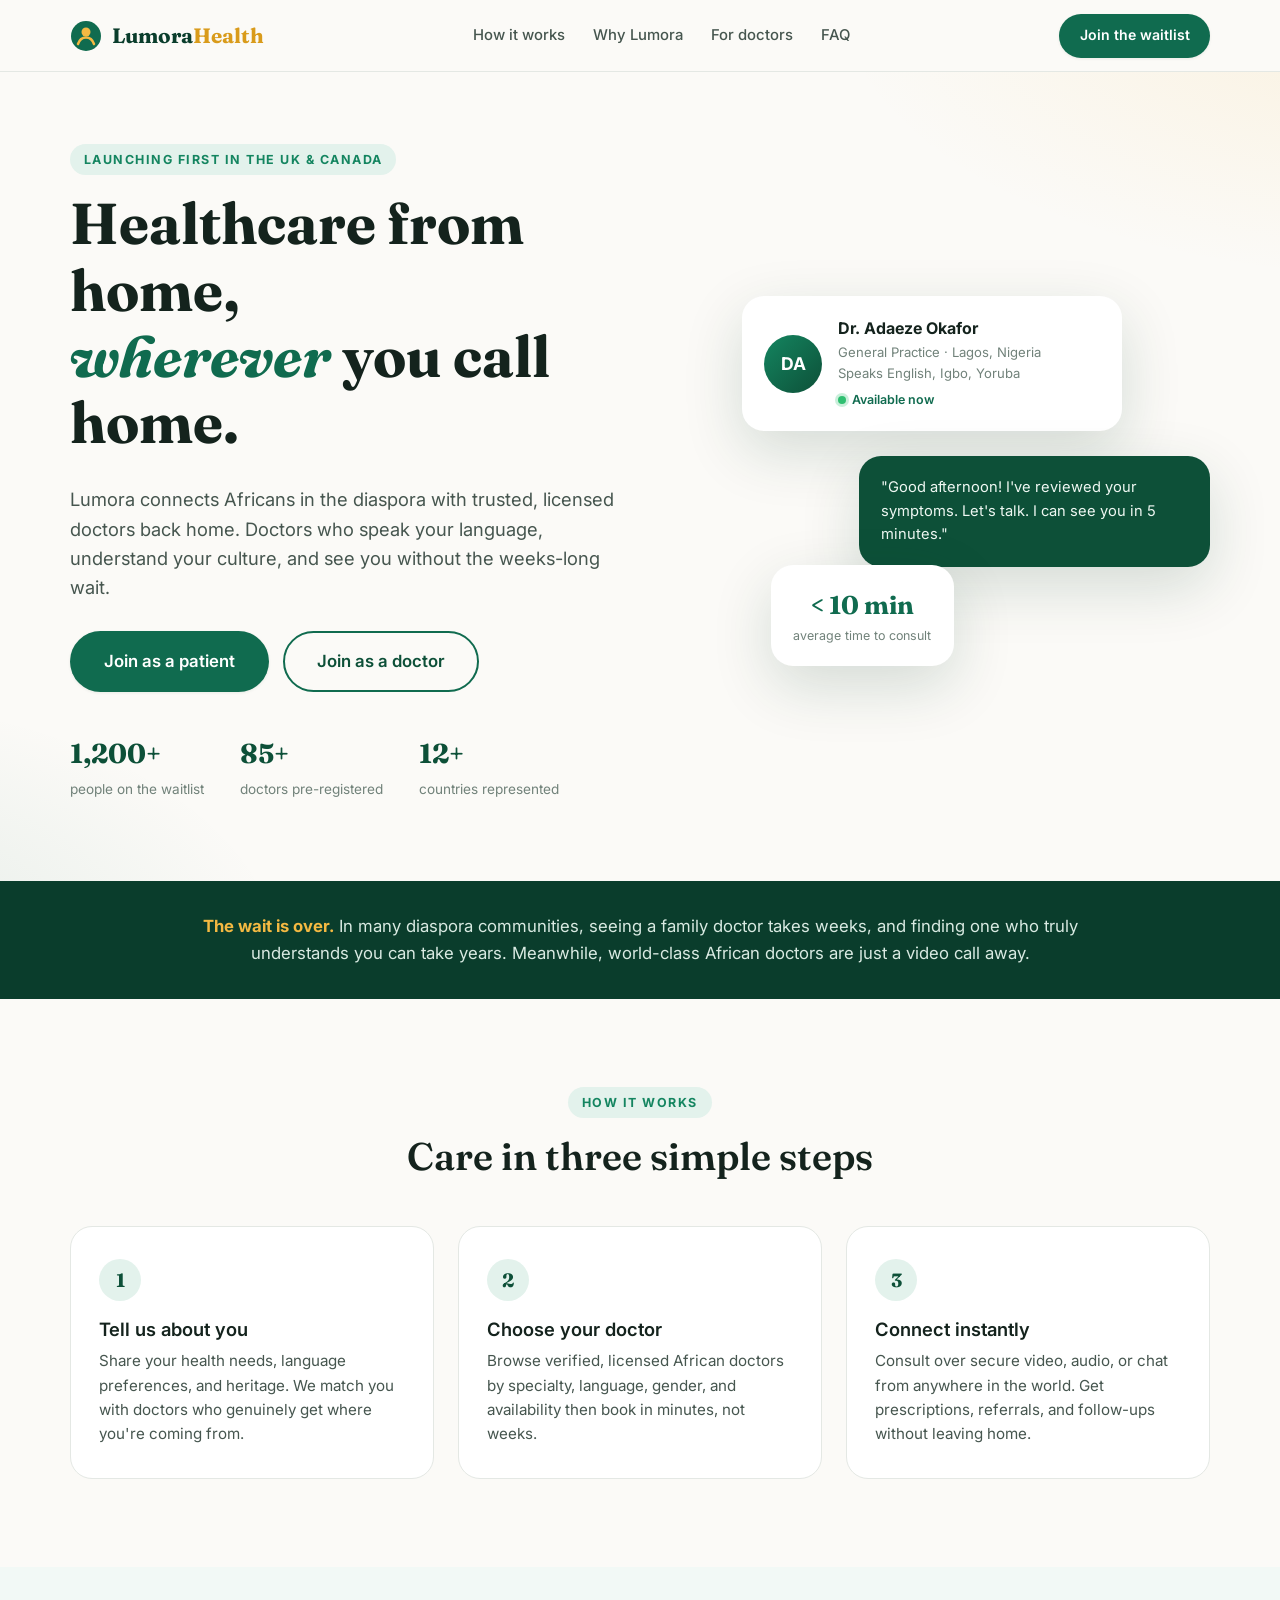
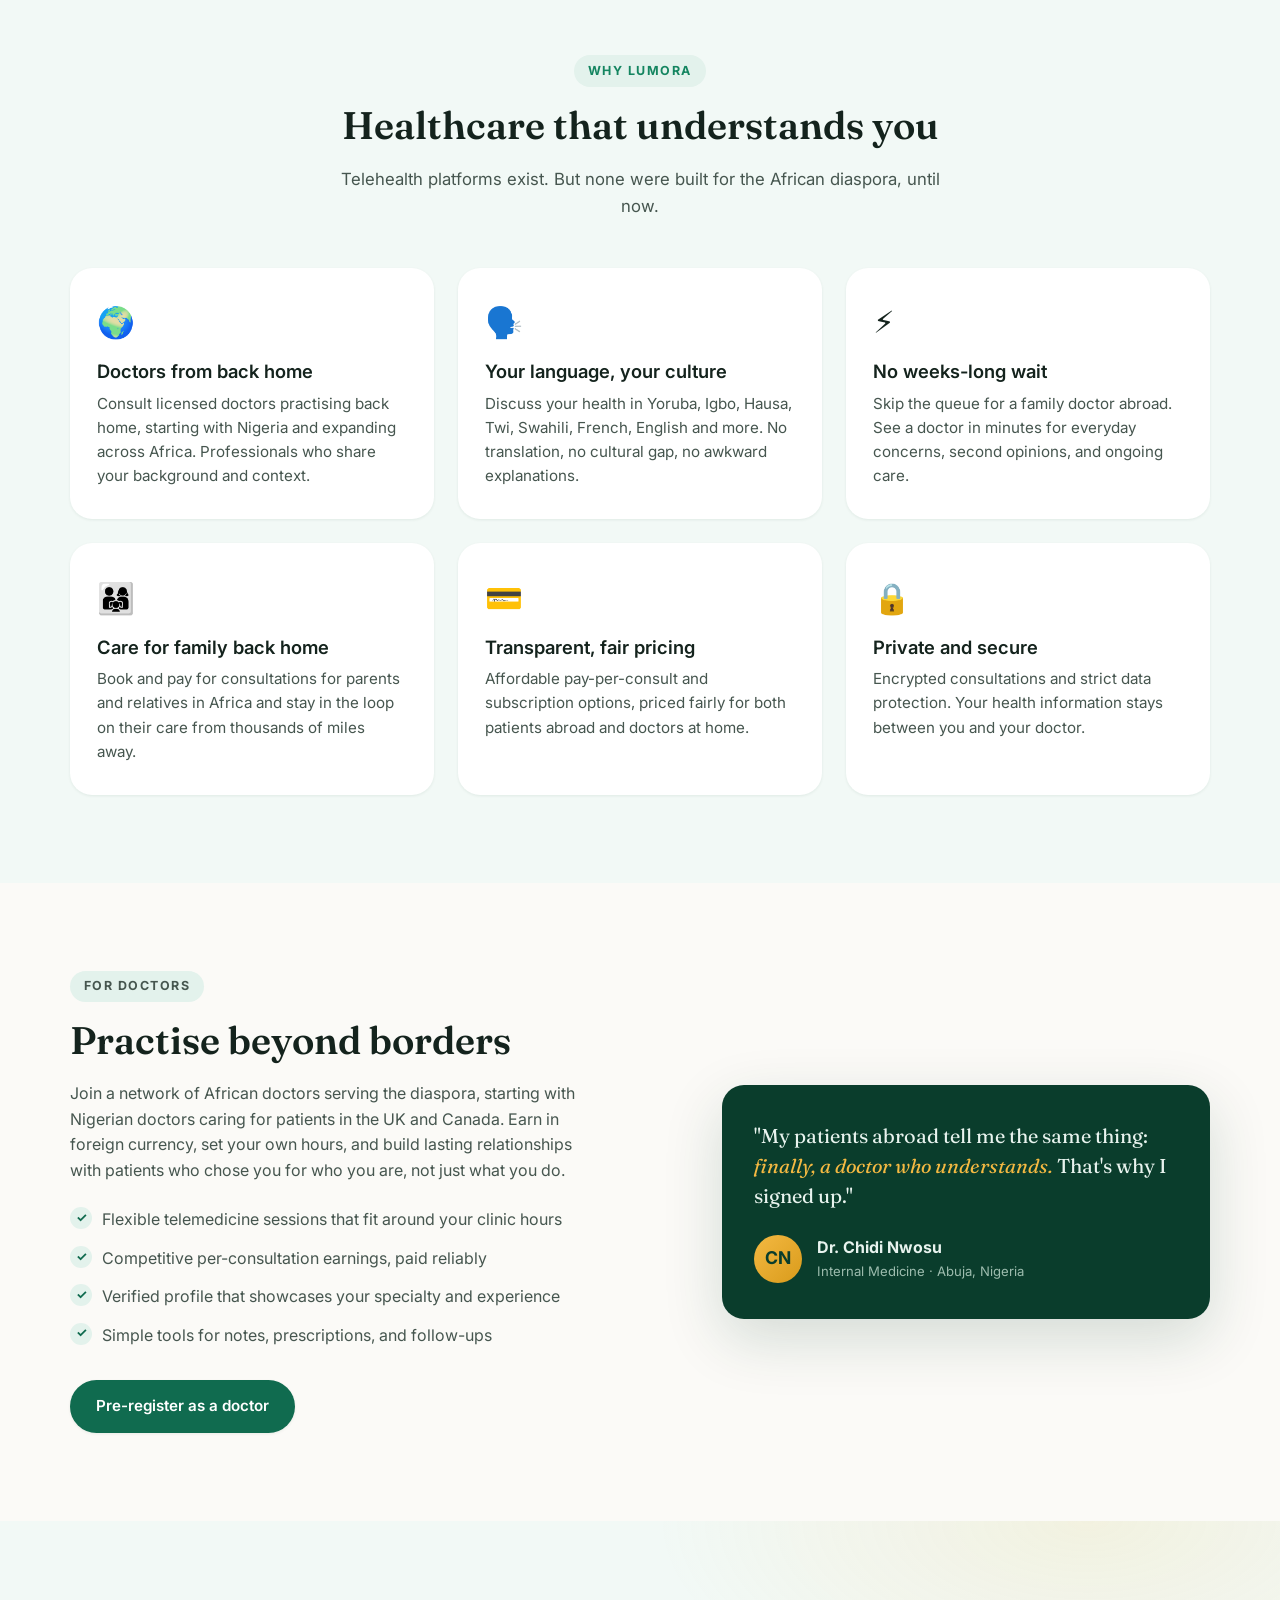
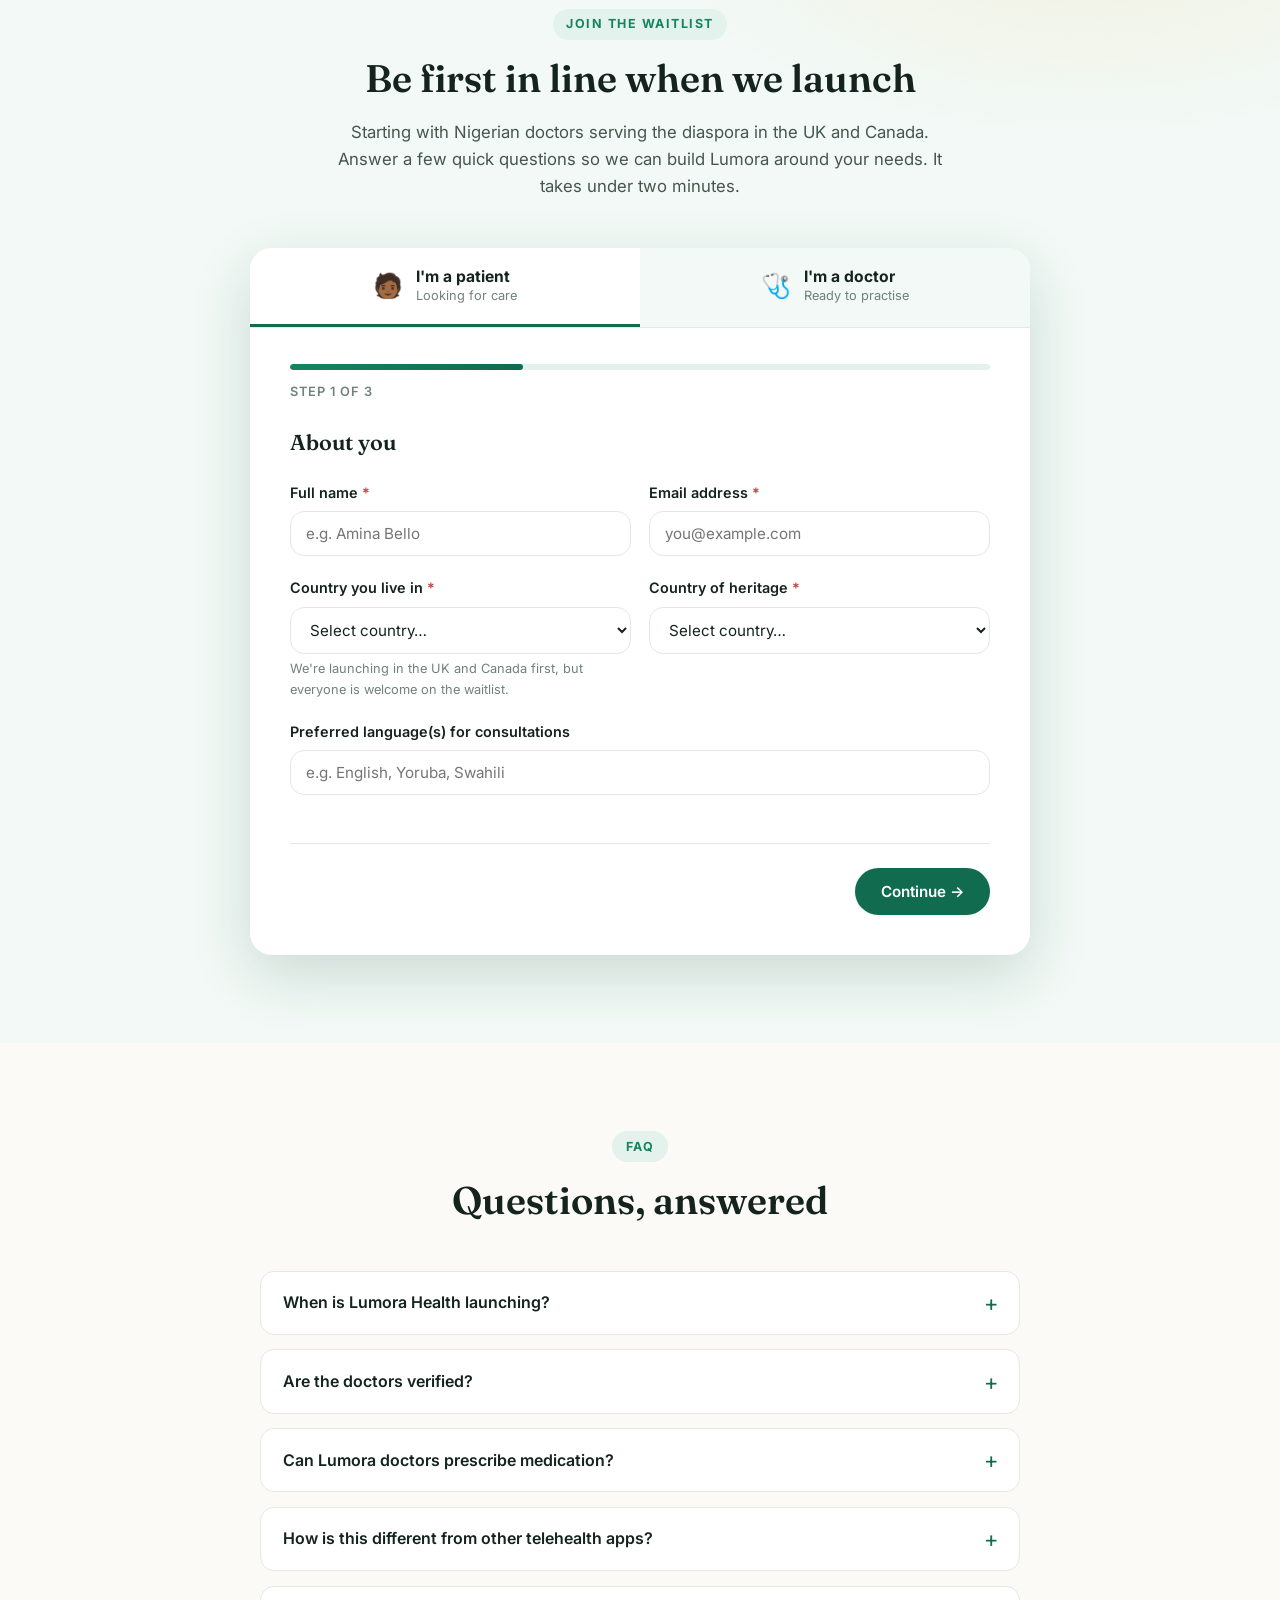
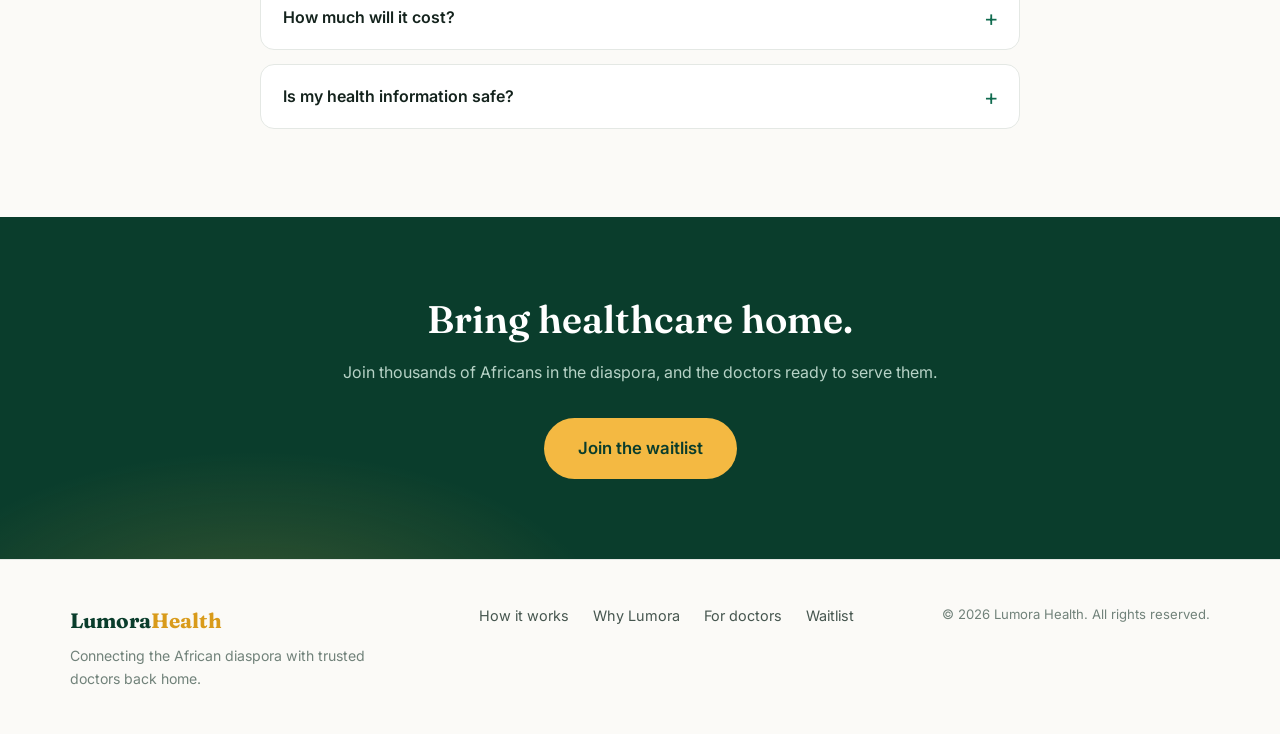
==== index.html @ cede5536 "ush" ====
<!DOCTYPE html>
<html lang="en">
<head>
  <meta charset="UTF-8" />
  <meta name="viewport" content="width=device-width, initial-scale=1.0" />
  <title>Lumora Health | Care from home, wherever you are</title>
  <meta name="description" content="Lumora Health connects Africans in the diaspora with trusted African doctors back home. Join the waitlist for culturally fluent healthcare with no wait times." />
  <link rel="preconnect" href="https://fonts.googleapis.com" />
  <link rel="preconnect" href="https://fonts.gstatic.com" crossorigin />
  <link href="https://fonts.googleapis.com/css2?family=Fraunces:opsz,wght@9..144,500;9..144,600;9..144,700&family=Inter:wght@400;500;600;700&display=swap" rel="stylesheet" />
  <link rel="stylesheet" href="styles.css" />
  <link rel="icon" href="data:image/svg+xml,<svg xmlns='http://www.w3.org/2000/svg' viewBox='0 0 100 100'><circle cx='50' cy='50' r='42' fill='%23106b4f'/><circle cx='50' cy='38' r='13' fill='%23f4b942'/></svg>" />
</head>
<body>

  <!-- ============ HEADER ============ -->
  <header class="site-header" id="top">
    <div class="container header-inner">
      <a href="#top" class="brand" aria-label="Lumora Health home">
        <span class="brand-mark" aria-hidden="true">
          <svg viewBox="0 0 32 32" width="32" height="32"><circle cx="16" cy="16" r="15" fill="var(--green-700)"/><circle cx="16" cy="12" r="4.5" fill="var(--gold)"/><path d="M8 24c1.5-4.5 4.5-6.5 8-6.5S22.5 19.5 24 24" stroke="var(--gold)" stroke-width="2.5" fill="none" stroke-linecap="round"/></svg>
        </span>
        <span class="brand-name">Lumora<span class="brand-accent">Health</span></span>
      </a>
      <nav class="site-nav" id="siteNav" aria-label="Main navigation">
        <a href="#how-it-works">How it works</a>
        <a href="#why-lumora">Why Lumora</a>
        <a href="#for-doctors">For doctors</a>
        <a href="#faq">FAQ</a>
      </nav>
      <div class="header-actions">
        <a href="#waitlist" class="btn btn-primary btn-sm">Join the waitlist</a>
        <button class="nav-toggle" id="navToggle" aria-label="Toggle menu" aria-expanded="false">
          <span></span><span></span><span></span>
        </button>
      </div>
    </div>
  </header>

  <main>
    <!-- ============ HERO ============ -->
    <section class="hero">
      <div class="container hero-inner">
        <div class="hero-copy">
          <p class="eyebrow">Launching first in the UK &amp; Canada</p>
          <h1>Healthcare from home,<br /><em>wherever</em> you call home.</h1>
          <p class="lede">
            Lumora connects Africans in the diaspora with trusted, licensed doctors back home.
            Doctors who speak your language, understand your culture, and see you without
            the weeks-long wait.
          </p>
          <div class="hero-cta">
            <a href="#waitlist" class="btn btn-primary btn-lg" data-select-tab="patient">Join as a patient</a>
            <a href="#waitlist" class="btn btn-outline btn-lg" data-select-tab="doctor">Join as a doctor</a>
          </div>
          <div class="hero-proof">
            <div class="proof-item"><strong data-counter="1200">0</strong><span>people on the waitlist</span></div>
            <div class="proof-item"><strong data-counter="85">0</strong><span>doctors pre-registered</span></div>
            <div class="proof-item"><strong data-counter="12">0</strong><span>countries represented</span></div>
          </div>
        </div>
        <div class="hero-visual" aria-hidden="true">
          <div class="hero-card hero-card-main">
            <div class="hc-avatar">DA</div>
            <div class="hc-body">
              <p class="hc-name">Dr. Adaeze Okafor</p>
              <p class="hc-meta">General Practice · Lagos, Nigeria</p>
              <p class="hc-langs">Speaks English, Igbo, Yoruba</p>
              <span class="hc-status"><span class="dot"></span>Available now</span>
            </div>
          </div>
          <div class="hero-card hero-card-chat">
            <p>"Good afternoon! I've reviewed your symptoms. Let's talk. I can see you in 5 minutes."</p>
          </div>
          <div class="hero-card hero-card-stat">
            <p class="hc-big">&lt; 10 min</p>
            <p class="hc-small">average time to consult</p>
          </div>
        </div>
      </div>
    </section>

    <!-- ============ PROBLEM STRIP ============ -->
    <section class="problem-strip">
      <div class="container">
        <p>
          <strong>The wait is over.</strong> In many diaspora communities, seeing a family doctor takes
          weeks, and finding one who truly understands you can take years. Meanwhile, world-class
          African doctors are just a video call away.
        </p>
      </div>
    </section>

    <!-- ============ HOW IT WORKS ============ -->
    <section class="section" id="how-it-works">
      <div class="container">
        <div class="section-head">
          <p class="eyebrow">How it works</p>
          <h2>Care in three simple steps</h2>
        </div>
        <div class="steps-grid">
          <article class="step-card">
            <span class="step-num">1</span>
            <h3>Tell us about you</h3>
            <p>Share your health needs, language preferences, and heritage. We match you with doctors who genuinely get where you're coming from.</p>
          </article>
          <article class="step-card">
            <span class="step-num">2</span>
            <h3>Choose your doctor</h3>
            <p>Browse verified, licensed African doctors by specialty, language, gender, and availability then book in minutes, not weeks.</p>
          </article>
          <article class="step-card">
            <span class="step-num">3</span>
            <h3>Connect instantly</h3>
            <p>Consult over secure video, audio, or chat from anywhere in the world. Get prescriptions, referrals, and follow-ups without leaving home.</p>
          </article>
        </div>
      </div>
    </section>

    <!-- ============ WHY LUMORA ============ -->
    <section class="section section-tinted" id="why-lumora">
      <div class="container">
        <div class="section-head">
          <p class="eyebrow">Why Lumora</p>
          <h2>Healthcare that understands you</h2>
          <p class="section-sub">Telehealth platforms exist. But none were built for the African diaspora, until now.</p>
        </div>
        <div class="features-grid">
          <article class="feature-card">
            <div class="feature-icon">🌍</div>
            <h3>Doctors from back home</h3>
            <p>Consult licensed doctors practising back home, starting with Nigeria and expanding across Africa. Professionals who share your background and context.</p>
          </article>
          <article class="feature-card">
            <div class="feature-icon">🗣️</div>
            <h3>Your language, your culture</h3>
            <p>Discuss your health in Yoruba, Igbo, Hausa, Twi, Swahili, French, English and more. No translation, no cultural gap, no awkward explanations.</p>
          </article>
          <article class="feature-card">
            <div class="feature-icon">⚡</div>
            <h3>No weeks-long wait</h3>
            <p>Skip the queue for a family doctor abroad. See a doctor in minutes for everyday concerns, second opinions, and ongoing care.</p>
          </article>
          <article class="feature-card">
            <div class="feature-icon">👨‍👩‍👧</div>
            <h3>Care for family back home</h3>
            <p>Book and pay for consultations for parents and relatives in Africa and stay in the loop on their care from thousands of miles away.</p>
          </article>
          <article class="feature-card">
            <div class="feature-icon">💳</div>
            <h3>Transparent, fair pricing</h3>
            <p>Affordable pay-per-consult and subscription options, priced fairly for both patients abroad and doctors at home.</p>
          </article>
          <article class="feature-card">
            <div class="feature-icon">🔒</div>
            <h3>Private and secure</h3>
            <p>Encrypted consultations and strict data protection. Your health information stays between you and your doctor.</p>
          </article>
        </div>
      </div>
    </section>

    <!-- ============ FOR DOCTORS ============ -->
    <section class="section" id="for-doctors">
      <div class="container doctors-split">
        <div class="doctors-copy">
          <p class="eyebrow">For doctors</p>
          <h2>Practise beyond borders</h2>
          <p>
            Join a network of African doctors serving the diaspora, starting with Nigerian
            doctors caring for patients in the UK and Canada. Earn in foreign currency, set
            your own hours, and build lasting relationships with patients who chose you for
            who you are, not just what you do.
          </p>
          <ul class="check-list">
            <li>Flexible telemedicine sessions that fit around your clinic hours</li>
            <li>Competitive per-consultation earnings, paid reliably</li>
            <li>Verified profile that showcases your specialty and experience</li>
            <li>Simple tools for notes, prescriptions, and follow-ups</li>
          </ul>
          <a href="#waitlist" class="btn btn-primary" data-select-tab="doctor">Pre-register as a doctor</a>
        </div>
        <div class="doctors-visual" aria-hidden="true">
          <div class="quote-card">
            <p>"My patients abroad tell me the same thing: <em>finally, a doctor who understands.</em> That's why I signed up."</p>
            <div class="quote-author">
              <div class="qa-avatar">CN</div>
              <div>
                <p class="qa-name">Dr. Chidi Nwosu</p>
                <p class="qa-meta">Internal Medicine · Abuja, Nigeria</p>
              </div>
            </div>
          </div>
        </div>
      </div>
    </section>

    <!-- ============ WAITLIST FORMS ============ -->
    <section class="section section-waitlist" id="waitlist">
      <div class="container">
        <div class="section-head">
          <p class="eyebrow">Join the waitlist</p>
          <h2>Be first in line when we launch</h2>
          <p class="section-sub">Starting with Nigerian doctors serving the diaspora in the UK and Canada. Answer a few quick questions so we can build Lumora around your needs. It takes under two minutes.</p>
        </div>

        <div class="waitlist-card">
          <!-- Tabs -->
          <div class="form-tabs" role="tablist" aria-label="Choose your role">
            <button class="form-tab is-active" id="tab-patient" role="tab" aria-selected="true" aria-controls="panel-patient" data-tab="patient">
              <span class="tab-icon">🧑🏾</span>
              <span class="tab-label"><strong>I'm a patient</strong><small>Looking for care</small></span>
            </button>
            <button class="form-tab" id="tab-doctor" role="tab" aria-selected="false" aria-controls="panel-doctor" data-tab="doctor">
              <span class="tab-icon">🩺</span>
              <span class="tab-label"><strong>I'm a doctor</strong><small>Ready to practise</small></span>
            </button>
          </div>

          <!-- ======== PATIENT FORM ======== -->
          <div class="form-panel is-active" id="panel-patient" role="tabpanel" aria-labelledby="tab-patient">
            <form id="patientForm" action="https://forms.un-static.com/forms/3f4b99822d9315a71e1da563fddd7c45e65bf776" method="POST" novalidate>
              <input type="hidden" name="role" value="patient" />
              <!-- Honeypot: leave empty. Set the same field name in Un-static spam settings. -->
              <div class="hp-field" aria-hidden="true">
                <label for="p-website">Website</label>
                <input type="text" id="p-website" name="website" tabindex="-1" autocomplete="off" />
              </div>
              <div class="progress-track" aria-hidden="true"><div class="progress-fill"></div></div>
              <p class="step-indicator">Step <span class="current-step">1</span> of <span class="total-steps">3</span></p>

              <!-- Step 1: About you -->
              <fieldset class="form-step is-active" data-step="1">
                <legend>About you</legend>
                <div class="field-row">
                  <div class="field">
                    <label for="p-name">Full name <span class="req">*</span></label>
                    <input type="text" id="p-name" name="fullName" autocomplete="name" required placeholder="e.g. Amina Bello" />
                    <p class="field-error"></p>
                  </div>
                  <div class="field">
                    <label for="p-email">Email address <span class="req">*</span></label>
                    <input type="email" id="p-email" name="email" autocomplete="email" required placeholder="you@example.com" />
                    <p class="field-error"></p>
                  </div>
                </div>
                <div class="field-row">
                  <div class="field">
                    <label for="p-country">Country you live in <span class="req">*</span></label>
                    <select id="p-country" name="countryOfResidence" required>
                      <option value="">Select country…</option>
                      <optgroup label="Launching first">
                        <option>United Kingdom</option>
                        <option>Canada</option>
                      </optgroup>
                      <optgroup label="Coming soon">
                        <option>United States</option>
                        <option>Germany</option>
                        <option>France</option>
                        <option>Netherlands</option>
                        <option>Ireland</option>
                        <option>Australia</option>
                        <option>United Arab Emirates</option>
                        <option>South Africa</option>
                        <option value="other">Other</option>
                      </optgroup>
                    </select>
                    <p class="field-hint">We're launching in the UK and Canada first, but everyone is welcome on the waitlist.</p>
                    <p class="field-error"></p>
                  </div>
                  <div class="field">
                    <label for="p-heritage">Country of heritage <span class="req">*</span></label>
                    <select id="p-heritage" name="countryOfHeritage" required>
                      <option value="">Select country…</option>
                      <optgroup label="Launching first">
                        <option>Nigeria</option>
                      </optgroup>
                      <optgroup label="Coming soon">
                        <option>Ghana</option>
                        <option>Kenya</option>
                        <option>Ethiopia</option>
                        <option>Uganda</option>
                        <option>Tanzania</option>
                        <option>Cameroon</option>
                        <option>Senegal</option>
                        <option>Zimbabwe</option>
                        <option>South Africa</option>
                        <option value="other">Other African country</option>
                      </optgroup>
                    </select>
                    <p class="field-error"></p>
                  </div>
                </div>
                <div class="field">
                  <label for="p-languages">Preferred language(s) for consultations</label>
                  <input type="text" id="p-languages" name="languages" placeholder="e.g. English, Yoruba, Swahili" />
                </div>
              </fieldset>

              <!-- Step 2: Your health needs -->
              <fieldset class="form-step" data-step="2">
                <legend>Your health needs</legend>
                <div class="field">
                  <span class="group-label">What kind of care are you most interested in? <span class="req">*</span> <small>(choose all that apply)</small></span>
                  <div class="chip-group" data-group="careTypes" data-required="true">
                    <label class="chip"><input type="checkbox" name="careTypes" value="general" /><span>General consultations</span></label>
                    <label class="chip"><input type="checkbox" name="careTypes" value="mental-health" /><span>Mental health</span></label>
                    <label class="chip"><input type="checkbox" name="careTypes" value="chronic" /><span>Chronic condition management</span></label>
                    <label class="chip"><input type="checkbox" name="careTypes" value="specialist" /><span>Specialist care</span></label>
                    <label class="chip"><input type="checkbox" name="careTypes" value="second-opinion" /><span>Second opinions</span></label>
                    <label class="chip"><input type="checkbox" name="careTypes" value="family-back-home" /><span>Care for family back home</span></label>
                    <label class="chip"><input type="checkbox" name="careTypes" value="womens-health" /><span>Women's health</span></label>
                    <label class="chip"><input type="checkbox" name="careTypes" value="pediatrics" /><span>Children's health</span></label>
                  </div>
                  <p class="field-error"></p>
                </div>
                <div class="field">
                  <span class="group-label">What frustrates you most about healthcare where you live? <span class="req">*</span> <small>(choose all that apply)</small></span>
                  <div class="chip-group" data-group="biggestFrustration" data-required="true">
                    <label class="chip"><input type="checkbox" name="biggestFrustration" value="wait-times" /><span>Long wait times</span></label>
                    <label class="chip"><input type="checkbox" name="biggestFrustration" value="cost" /><span>Cost</span></label>
                    <label class="chip"><input type="checkbox" name="biggestFrustration" value="cultural-gap" /><span>Doctors don't understand my background</span></label>
                    <label class="chip"><input type="checkbox" name="biggestFrustration" value="language" /><span>Language barriers</span></label>
                    <label class="chip"><input type="checkbox" name="biggestFrustration" value="access" /><span>Hard to find a doctor at all</span></label>
                  </div>
                  <p class="field-error"></p>
                </div>
                <div class="field">
                  <span class="group-label">How often do you expect to use Lumora?</span>
                  <div class="chip-group chip-group-radio" data-group="usageFrequency">
                    <label class="chip"><input type="radio" name="usageFrequency" value="monthly" /><span>Monthly or more</span></label>
                    <label class="chip"><input type="radio" name="usageFrequency" value="few-times-year" /><span>A few times a year</span></label>
                    <label class="chip"><input type="radio" name="usageFrequency" value="as-needed" /><span>Only when something comes up</span></label>
                  </div>
                </div>
              </fieldset>

              <!-- Step 3: Final details -->
              <fieldset class="form-step" data-step="3">
                <legend>Final details</legend>
                <div class="field">
                  <span class="group-label">What would you consider a fair price for a video consultation? <span class="req">*</span></span>
                  <div class="chip-group chip-group-radio" data-group="pricePoint" data-required="true">
                    <label class="chip"><input type="radio" name="pricePoint" value="under-15" /><span>Under $15</span></label>
                    <label class="chip"><input type="radio" name="pricePoint" value="15-30" /><span>$15 – $30</span></label>
                    <label class="chip"><input type="radio" name="pricePoint" value="30-50" /><span>$30 – $50</span></label>
                    <label class="chip"><input type="radio" name="pricePoint" value="subscription" /><span>I'd prefer a monthly subscription</span></label>
                  </div>
                  <p class="field-error"></p>
                </div>
                <div class="field">
                  <label for="p-anything">Anything else you'd like us to know?</label>
                  <textarea id="p-anything" name="comments" rows="3" placeholder="Tell us about your experience, hopes, or concerns…"></textarea>
                </div>
                <div class="field">
                  <label class="consent">
                    <input type="checkbox" name="consent" required />
                    <span>I agree to be contacted by Lumora Health about early access and product updates. <span class="req">*</span></span>
                  </label>
                  <p class="field-error"></p>
                </div>
              </fieldset>

              <div class="form-nav">
                <button type="button" class="btn btn-ghost btn-back" hidden>← Back</button>
                <button type="button" class="btn btn-primary btn-next">Continue →</button>
                <button type="submit" class="btn btn-primary btn-submit" hidden>Join the waitlist</button>
              </div>
            </form>

          </div>

          <!-- ======== DOCTOR FORM ======== -->
          <div class="form-panel" id="panel-doctor" role="tabpanel" aria-labelledby="tab-doctor" hidden>
            <form id="doctorForm" action="https://forms.un-static.com/forms/3f4b99822d9315a71e1da563fddd7c45e65bf776" method="POST" novalidate>
              <input type="hidden" name="role" value="doctor" />
              <!-- Honeypot: leave empty. Set the same field name in Un-static spam settings. -->
              <div class="hp-field" aria-hidden="true">
                <label for="d-website">Website</label>
                <input type="text" id="d-website" name="website" tabindex="-1" autocomplete="off" />
              </div>
              <div class="progress-track" aria-hidden="true"><div class="progress-fill"></div></div>
              <p class="step-indicator">Step <span class="current-step">1</span> of <span class="total-steps">3</span></p>

              <!-- Step 1: About you -->
              <fieldset class="form-step is-active" data-step="1">
                <legend>About you</legend>
                <div class="field-row">
                  <div class="field">
                    <label for="d-name">Full name <span class="req">*</span></label>
                    <input type="text" id="d-name" name="fullName" autocomplete="name" required placeholder="e.g. Dr. Chidi Nwosu" />
                    <p class="field-error"></p>
                  </div>
                  <div class="field">
                    <label for="d-email">Email address <span class="req">*</span></label>
                    <input type="email" id="d-email" name="email" autocomplete="email" required placeholder="you@example.com" />
                    <p class="field-error"></p>
                  </div>
                </div>
                <div class="field-row">
                  <div class="field">
                    <label for="d-phone">Phone / WhatsApp number</label>
                    <input type="tel" id="d-phone" name="phone" autocomplete="tel" placeholder="+234 801 234 5678" />
                  </div>
                  <div class="field">
                    <label for="d-country">Country of practice <span class="req">*</span></label>
                    <select id="d-country" name="countryOfPractice" required>
                      <option value="">Select country…</option>
                      <optgroup label="Onboarding first">
                        <option>Nigeria</option>
                      </optgroup>
                      <optgroup label="Coming soon">
                        <option>Ghana</option>
                        <option>Kenya</option>
                        <option>Ethiopia</option>
                        <option>Uganda</option>
                        <option>Tanzania</option>
                        <option>Cameroon</option>
                        <option>Senegal</option>
                        <option>Rwanda</option>
                        <option>South Africa</option>
                        <option value="other">Other African country</option>
                      </optgroup>
                    </select>
                    <p class="field-hint">We're onboarding Nigeria-licensed doctors first, but doctors elsewhere can still pre-register.</p>
                    <p class="field-error"></p>
                  </div>
                </div>
              </fieldset>

              <!-- Step 2: Your practice -->
              <fieldset class="form-step" data-step="2">
                <legend>Your practice</legend>
                <div class="field-row">
                  <div class="field">
                    <label for="d-specialty">Primary specialty <span class="req">*</span></label>
                    <select id="d-specialty" name="specialty" required>
                      <option value="">Select specialty…</option>
                      <option>General Practice / Family Medicine</option>
                      <option>Internal Medicine</option>
                      <option>Pediatrics</option>
                      <option>Obstetrics &amp; Gynaecology</option>
                      <option>Psychiatry / Mental Health</option>
                      <option>Dermatology</option>
                      <option>Cardiology</option>
                      <option>Endocrinology</option>
                      <option>Other specialty</option>
                    </select>
                    <p class="field-error"></p>
                  </div>
                  <div class="field">
                    <label for="d-experience">Years of experience <span class="req">*</span></label>
                    <select id="d-experience" name="yearsExperience" required>
                      <option value="">Select…</option>
                      <option value="1-3">1 – 3 years</option>
                      <option value="4-7">4 – 7 years</option>
                      <option value="8-15">8 – 15 years</option>
                      <option value="15+">15+ years</option>
                    </select>
                    <p class="field-error"></p>
                  </div>
                </div>
                <div class="field">
                  <label for="d-license">Medical licence number &amp; issuing council <span class="req">*</span></label>
                  <input type="text" id="d-license" name="licence" required placeholder="e.g. MDCN 12345 (Nigeria)" />
                  <p class="field-hint">We verify every doctor before they can consult on Lumora.</p>
                  <p class="field-error"></p>
                </div>
                <div class="field">
                  <label for="d-languages">Languages you consult in <span class="req">*</span></label>
                  <input type="text" id="d-languages" name="languages" required placeholder="e.g. English, Hausa, French" />
                  <p class="field-error"></p>
                </div>
              </fieldset>

              <!-- Step 3: Availability -->
              <fieldset class="form-step" data-step="3">
                <legend>Availability &amp; experience</legend>
                <div class="field">
                  <span class="group-label">How many hours per week could you dedicate to telemedicine? <span class="req">*</span></span>
                  <div class="chip-group chip-group-radio" data-group="weeklyHours" data-required="true">
                    <label class="chip"><input type="radio" name="weeklyHours" value="under-5" /><span>Under 5 hours</span></label>
                    <label class="chip"><input type="radio" name="weeklyHours" value="5-10" /><span>5 – 10 hours</span></label>
                    <label class="chip"><input type="radio" name="weeklyHours" value="10-20" /><span>10 – 20 hours</span></label>
                    <label class="chip"><input type="radio" name="weeklyHours" value="20+" /><span>20+ hours</span></label>
                  </div>
                  <p class="field-error"></p>
                </div>
                <div class="field">
                  <span class="group-label">Have you practised telemedicine before?</span>
                  <div class="chip-group chip-group-radio" data-group="telemedicineExperience">
                    <label class="chip"><input type="radio" name="telemedicineExperience" value="regularly" /><span>Yes, regularly</span></label>
                    <label class="chip"><input type="radio" name="telemedicineExperience" value="occasionally" /><span>Occasionally</span></label>
                    <label class="chip"><input type="radio" name="telemedicineExperience" value="never" /><span>Not yet, but keen to start</span></label>
                  </div>
                </div>
                <div class="field">
                  <label for="d-motivation">What excites you about serving diaspora patients?</label>
                  <textarea id="d-motivation" name="motivation" rows="3" placeholder="Optional. Tell us in a sentence or two…"></textarea>
                </div>
                <div class="field">
                  <label class="consent">
                    <input type="checkbox" name="consent" required />
                    <span>I agree to be contacted by Lumora Health about onboarding and verification. <span class="req">*</span></span>
                  </label>
                  <p class="field-error"></p>
                </div>
              </fieldset>

              <div class="form-nav">
                <button type="button" class="btn btn-ghost btn-back" hidden>← Back</button>
                <button type="button" class="btn btn-primary btn-next">Continue →</button>
                <button type="submit" class="btn btn-primary btn-submit" hidden>Pre-register</button>
              </div>
            </form>

          </div>
        </div>
      </div>
    </section>

    <!-- ============ FAQ ============ -->
    <section class="section" id="faq">
      <div class="container container-narrow">
        <div class="section-head">
          <p class="eyebrow">FAQ</p>
          <h2>Questions, answered</h2>
        </div>
        <div class="faq-list">
          <details class="faq-item">
            <summary>When is Lumora Health launching?</summary>
            <p>We're launching in phases, starting with Nigerian doctors serving the diaspora in the United Kingdom and Canada. Other countries follow soon after. Joining the waitlist puts you first in line and helps us decide which markets and specialties to open next.</p>
          </details>
          <details class="faq-item">
            <summary>Are the doctors verified?</summary>
            <p>Yes. Every doctor on Lumora is licensed by their national medical council (such as the MDCN in Nigeria or the MDC in Ghana) and passes our identity and credential verification before seeing patients.</p>
          </details>
          <details class="faq-item">
            <summary>Can Lumora doctors prescribe medication?</summary>
            <p>Doctors can issue prescriptions and recommendations valid in their country of practice, which is especially useful when arranging care and medication for family back home. Cross-border prescription support depends on the regulations where you live, and we'll be transparent about what's possible in your country.</p>
          </details>
          <details class="faq-item">
            <summary>How is this different from other telehealth apps?</summary>
            <p>Most telehealth platforms connect you with whichever doctor is available in the country you live in. Lumora connects you across borders with African doctors who share your language and culture, and lets you arrange care for loved ones back home from anywhere in the world.</p>
          </details>
          <details class="faq-item">
            <summary>How much will it cost?</summary>
            <p>We're designing pricing to be significantly more affordable than typical private care abroad, with both pay-per-consult and subscription options. Your waitlist answers directly influence the final pricing.</p>
          </details>
          <details class="faq-item">
            <summary>Is my health information safe?</summary>
            <p>Absolutely. Consultations are encrypted end-to-end and your records are stored securely. We will never sell your health data.</p>
          </details>
        </div>
      </div>
    </section>

    <!-- ============ FINAL CTA ============ -->
    <section class="final-cta">
      <div class="container">
        <h2>Bring healthcare home.</h2>
        <p>Join thousands of Africans in the diaspora, and the doctors ready to serve them.</p>
        <a href="#waitlist" class="btn btn-gold btn-lg">Join the waitlist</a>
      </div>
    </section>
  </main>

  <!-- ============ FOOTER ============ -->
  <footer class="site-footer">
    <div class="container footer-inner">
      <div class="footer-brand">
        <span class="brand-name">Lumora<span class="brand-accent">Health</span></span>
        <p>Connecting the African diaspora with trusted doctors back home.</p>
      </div>
      <nav class="footer-nav" aria-label="Footer navigation">
        <a href="#how-it-works">How it works</a>
        <a href="#why-lumora">Why Lumora</a>
        <a href="#for-doctors">For doctors</a>
        <a href="#waitlist">Waitlist</a>
      </nav>
      <p class="footer-note">© <span id="year"></span> Lumora Health. All rights reserved.</p>
    </div>
  </footer>

  <script src="script.js"></script>
</body>
</html>
---- styles.css ----
/* ============================================================
   Lumora Health: Landing / Waitlist styles
   ============================================================ */

:root {
  --green-900: #0a3d2c;
  --green-800: #0d5038;
  --green-700: #106b4f;
  --green-600: #148560;
  --green-100: #e3f2ec;
  --green-50: #f2f9f6;
  --gold: #f4b942;
  --gold-dark: #d99b1b;
  --ink: #14231d;
  --ink-soft: #46564f;
  --ink-faint: #71827a;
  --surface: #ffffff;
  --bg: #fbfaf7;
  --line: #e4e8e4;
  --danger: #c73e3e;
  --radius: 14px;
  --radius-lg: 22px;
  --shadow-sm: 0 1px 3px rgba(10, 61, 44, 0.08);
  --shadow-md: 0 8px 30px rgba(10, 61, 44, 0.1);
  --shadow-lg: 0 20px 60px rgba(10, 61, 44, 0.16);
  --font-display: "Fraunces", Georgia, serif;
  --font-body: "Inter", system-ui, -apple-system, sans-serif;
}

* { box-sizing: border-box; }

html { scroll-behavior: smooth; }

[id] { scroll-margin-top: 90px; }

[hidden] { display: none !important; }

body {
  margin: 0;
  font-family: var(--font-body);
  color: var(--ink);
  background: var(--bg);
  line-height: 1.6;
  -webkit-font-smoothing: antialiased;
}

img { max-width: 100%; }

h1, h2, h3 {
  font-family: var(--font-display);
  line-height: 1.15;
  margin: 0 0 0.5em;
  color: var(--ink);
}

h1 { font-size: clamp(2.3rem, 5vw, 3.6rem); font-weight: 700; }
h2 { font-size: clamp(1.7rem, 3.5vw, 2.4rem); font-weight: 600; }
h3 { font-size: 1.15rem; font-weight: 600; font-family: var(--font-body); }

p { margin: 0 0 1em; }

a { color: var(--green-700); }

.container {
  width: min(1140px, 100% - 2.5rem);
  margin-inline: auto;
}

.container-narrow { width: min(760px, 100% - 2.5rem); }

.eyebrow {
  display: inline-block;
  font-size: 0.78rem;
  font-weight: 700;
  letter-spacing: 0.12em;
  text-transform: uppercase;
  color: var(--green-600);
  background: var(--green-100);
  padding: 0.35rem 0.85rem;
  border-radius: 999px;
  margin-bottom: 1rem;
}

.section { padding: 5.5rem 0; }
.section-tinted { background: var(--green-50); }

.section-head { text-align: center; max-width: 640px; margin: 0 auto 3rem; }
.section-sub { color: var(--ink-soft); font-size: 1.05rem; }

/* ---------- Buttons ---------- */
.btn {
  display: inline-flex;
  align-items: center;
  justify-content: center;
  gap: 0.5rem;
  font-family: var(--font-body);
  font-weight: 600;
  font-size: 0.95rem;
  padding: 0.75rem 1.5rem;
  border-radius: 999px;
  border: 2px solid transparent;
  cursor: pointer;
  text-decoration: none;
  transition: transform 0.15s ease, box-shadow 0.15s ease, background 0.15s ease;
  white-space: nowrap;
}

.btn:hover { transform: translateY(-1px); }
.btn:active { transform: translateY(0); }

.btn-primary {
  background: var(--green-700);
  color: #fff;
  box-shadow: var(--shadow-sm);
}
.btn-primary:hover { background: var(--green-600); box-shadow: var(--shadow-md); }

.btn-outline {
  background: transparent;
  color: var(--green-800);
  border-color: var(--green-700);
}
.btn-outline:hover { background: var(--green-100); }

.btn-gold {
  background: var(--gold);
  color: var(--green-900);
}
.btn-gold:hover { background: #ffc857; }

.btn-ghost {
  background: transparent;
  color: var(--ink-soft);
}
.btn-ghost:hover { background: var(--green-50); }

.btn-lg { padding: 0.95rem 2rem; font-size: 1.05rem; }
.btn-sm { padding: 0.55rem 1.15rem; font-size: 0.88rem; }

/* ---------- Header ---------- */
.site-header {
  position: sticky;
  top: 0;
  z-index: 50;
  background: rgba(251, 250, 247, 0.92);
  backdrop-filter: blur(10px);
  border-bottom: 1px solid var(--line);
}

.header-inner {
  display: flex;
  align-items: center;
  justify-content: space-between;
  gap: 1.5rem;
  padding: 0.85rem 0;
}

.brand {
  display: flex;
  align-items: center;
  gap: 0.6rem;
  text-decoration: none;
}

.brand-mark { display: grid; place-items: center; }

.brand-name {
  font-family: var(--font-display);
  font-weight: 700;
  font-size: 1.3rem;
  color: var(--green-900);
}

.brand-accent { color: var(--gold-dark); }

.site-nav { display: flex; gap: 1.75rem; }

.site-nav a {
  text-decoration: none;
  color: var(--ink-soft);
  font-weight: 500;
  font-size: 0.93rem;
  transition: color 0.15s;
}

.site-nav a:hover { color: var(--green-700); }

.header-actions { display: flex; align-items: center; gap: 0.75rem; }

.nav-toggle {
  display: none;
  flex-direction: column;
  gap: 5px;
  background: none;
  border: none;
  padding: 0.5rem;
  cursor: pointer;
}

.nav-toggle span {
  width: 22px;
  height: 2px;
  background: var(--ink);
  border-radius: 2px;
  transition: transform 0.2s, opacity 0.2s;
}

/* ---------- Hero ---------- */
.hero {
  padding: 4.5rem 0 5rem;
  background:
    radial-gradient(60rem 30rem at 110% -10%, rgba(244, 185, 66, 0.14), transparent 60%),
    radial-gradient(50rem 28rem at -15% 110%, rgba(16, 107, 79, 0.1), transparent 60%),
    var(--bg);
  overflow: hidden;
}

.hero-inner {
  display: grid;
  grid-template-columns: 1.1fr 0.9fr;
  gap: 3.5rem;
  align-items: center;
}

.hero-copy h1 em {
  font-style: italic;
  color: var(--green-700);
}

.lede {
  font-size: 1.15rem;
  color: var(--ink-soft);
  max-width: 34rem;
  margin-bottom: 1.75rem;
}

.hero-cta { display: flex; flex-wrap: wrap; gap: 0.85rem; margin-bottom: 2.5rem; }

.hero-proof {
  display: flex;
  gap: 2.25rem;
  flex-wrap: wrap;
}

.proof-item strong {
  display: block;
  font-family: var(--font-display);
  font-size: 1.7rem;
  color: var(--green-800);
}

.proof-item span { font-size: 0.85rem; color: var(--ink-faint); }

/* Hero cards */
.hero-visual {
  position: relative;
  min-height: 420px;
}

.hero-card {
  position: absolute;
  background: var(--surface);
  border-radius: var(--radius-lg);
  box-shadow: var(--shadow-lg);
  padding: 1.25rem 1.4rem;
}

.hero-card-main {
  top: 8%;
  left: 4%;
  right: 18%;
  display: flex;
  gap: 1rem;
  align-items: center;
  animation: float 7s ease-in-out infinite;
}

.hc-avatar, .qa-avatar {
  width: 58px;
  height: 58px;
  flex-shrink: 0;
  border-radius: 50%;
  display: grid;
  place-items: center;
  font-weight: 700;
  color: #fff;
  background: linear-gradient(135deg, var(--green-600), var(--green-800));
  font-size: 1.1rem;
}

.hc-name { font-weight: 700; margin: 0; }
.hc-meta, .hc-langs { font-size: 0.82rem; color: var(--ink-faint); margin: 0; }

.hc-status {
  display: inline-flex;
  align-items: center;
  gap: 0.4rem;
  font-size: 0.78rem;
  font-weight: 600;
  color: var(--green-700);
  margin-top: 0.35rem;
}

.hc-status .dot {
  width: 8px;
  height: 8px;
  border-radius: 50%;
  background: #2fbf71;
  box-shadow: 0 0 0 3px rgba(47, 191, 113, 0.25);
  animation: pulse 2s infinite;
}

.hero-card-chat {
  top: 46%;
  right: 0;
  left: 28%;
  background: var(--green-800);
  color: #eef7f2;
  font-size: 0.92rem;
  animation: float 7s ease-in-out 0.8s infinite;
}

.hero-card-chat p { margin: 0; }

.hero-card-stat {
  bottom: 4%;
  left: 10%;
  text-align: center;
  animation: float 7s ease-in-out 1.6s infinite;
}

.hc-big {
  font-family: var(--font-display);
  font-size: 1.6rem;
  font-weight: 700;
  color: var(--green-700);
  margin: 0;
}

.hc-small { font-size: 0.78rem; color: var(--ink-faint); margin: 0; }

@keyframes float {
  0%, 100% { transform: translateY(0); }
  50% { transform: translateY(-9px); }
}

@keyframes pulse {
  0%, 100% { box-shadow: 0 0 0 3px rgba(47, 191, 113, 0.25); }
  50% { box-shadow: 0 0 0 6px rgba(47, 191, 113, 0.1); }
}

/* ---------- Problem strip ---------- */
.problem-strip {
  background: var(--green-900);
  color: #d9eae2;
  padding: 2rem 0;
  text-align: center;
}

.problem-strip p {
  margin: 0 auto;
  max-width: 56rem;
  font-size: 1.05rem;
}

.problem-strip strong { color: var(--gold); }

/* ---------- Steps ---------- */
.steps-grid {
  display: grid;
  grid-template-columns: repeat(3, 1fr);
  gap: 1.5rem;
}

.step-card {
  background: var(--surface);
  border: 1px solid var(--line);
  border-radius: var(--radius-lg);
  padding: 2rem 1.75rem;
  position: relative;
  transition: transform 0.2s, box-shadow 0.2s;
}

.step-card:hover { transform: translateY(-4px); box-shadow: var(--shadow-md); }

.step-num {
  display: inline-grid;
  place-items: center;
  width: 42px;
  height: 42px;
  border-radius: 50%;
  background: var(--green-100);
  color: var(--green-800);
  font-family: var(--font-display);
  font-weight: 700;
  font-size: 1.2rem;
  margin-bottom: 1.1rem;
}

.step-card p { color: var(--ink-soft); font-size: 0.95rem; margin: 0; }

/* ---------- Features ---------- */
.features-grid {
  display: grid;
  grid-template-columns: repeat(3, 1fr);
  gap: 1.5rem;
}

.feature-card {
  background: var(--surface);
  border-radius: var(--radius-lg);
  padding: 1.9rem 1.7rem;
  box-shadow: var(--shadow-sm);
  transition: transform 0.2s, box-shadow 0.2s;
}

.feature-card:hover { transform: translateY(-4px); box-shadow: var(--shadow-md); }

.feature-icon { font-size: 1.9rem; margin-bottom: 0.9rem; }

.feature-card p { color: var(--ink-soft); font-size: 0.95rem; margin: 0; }

/* ---------- For doctors ---------- */
.doctors-split {
  display: grid;
  grid-template-columns: 1.1fr 0.9fr;
  gap: 3.5rem;
  align-items: center;
}

.doctors-copy > p { color: var(--ink-soft); max-width: 33rem; }

.check-list {
  list-style: none;
  padding: 0;
  margin: 1.5rem 0 2rem;
  display: grid;
  gap: 0.8rem;
}

.check-list li {
  padding-left: 2rem;
  position: relative;
  color: var(--ink-soft);
}

.check-list li::before {
  content: "✓";
  position: absolute;
  left: 0;
  top: 0;
  width: 22px;
  height: 22px;
  border-radius: 50%;
  background: var(--green-100);
  color: var(--green-700);
  font-weight: 700;
  font-size: 0.8rem;
  display: grid;
  place-items: center;
}

.quote-card {
  background: var(--green-900);
  color: #e8f3ee;
  border-radius: var(--radius-lg);
  padding: 2.25rem 2rem;
  box-shadow: var(--shadow-lg);
}

.quote-card > p {
  font-family: var(--font-display);
  font-size: 1.25rem;
  line-height: 1.5;
}

.quote-card em { color: var(--gold); font-style: italic; }

.quote-author { display: flex; align-items: center; gap: 0.9rem; margin-top: 1.5rem; }

.qa-avatar { background: linear-gradient(135deg, var(--gold), var(--gold-dark)); color: var(--green-900); width: 48px; height: 48px; }

.qa-name { font-weight: 700; margin: 0; }
.qa-meta { font-size: 0.82rem; color: #9dbcae; margin: 0; }

/* ---------- Waitlist ---------- */
.section-waitlist {
  background:
    radial-gradient(45rem 22rem at 85% 0%, rgba(244, 185, 66, 0.12), transparent 60%),
    var(--green-50);
}

.waitlist-card {
  max-width: 780px;
  margin: 0 auto;
  background: var(--surface);
  border-radius: var(--radius-lg);
  box-shadow: var(--shadow-lg);
  overflow: hidden;
}

.form-tabs {
  display: grid;
  grid-template-columns: 1fr 1fr;
  background: var(--green-50);
  border-bottom: 1px solid var(--line);
}

.form-tab {
  display: flex;
  align-items: center;
  justify-content: center;
  gap: 0.8rem;
  padding: 1.2rem 1rem;
  background: transparent;
  border: none;
  border-bottom: 3px solid transparent;
  cursor: pointer;
  font-family: var(--font-body);
  transition: background 0.15s;
}

.form-tab:hover { background: rgba(16, 107, 79, 0.06); }

.form-tab.is-active {
  background: var(--surface);
  border-bottom-color: var(--green-700);
}

.tab-icon { font-size: 1.5rem; }

.tab-label { text-align: left; line-height: 1.3; }
.tab-label strong { display: block; font-size: 0.98rem; color: var(--ink); }
.tab-label small { color: var(--ink-faint); font-size: 0.8rem; }

.form-panel { padding: 2.25rem 2.5rem 2.5rem; }
.form-panel[hidden] { display: none; }

/* Progress */
.progress-track {
  height: 6px;
  border-radius: 999px;
  background: var(--green-100);
  overflow: hidden;
  margin-bottom: 0.75rem;
}

.progress-fill {
  height: 100%;
  width: 33.33%;
  border-radius: inherit;
  background: linear-gradient(90deg, var(--green-600), var(--green-700));
  transition: width 0.35s ease;
}

.step-indicator {
  font-size: 0.8rem;
  font-weight: 600;
  color: var(--ink-faint);
  text-transform: uppercase;
  letter-spacing: 0.08em;
  margin-bottom: 1.5rem;
}

/* Steps */
.form-step {
  border: none;
  padding: 0;
  margin: 0;
  display: none;
}

.form-step.is-active { display: block; animation: stepIn 0.3s ease; }

@keyframes stepIn {
  from { opacity: 0; transform: translateX(12px); }
  to { opacity: 1; transform: translateX(0); }
}

.form-step legend {
  font-family: var(--font-display);
  font-size: 1.35rem;
  font-weight: 600;
  margin-bottom: 1.25rem;
  padding: 0;
}

/* Fields */
.field { margin-bottom: 1.25rem; }

.field-row {
  display: grid;
  grid-template-columns: 1fr 1fr;
  gap: 1.1rem;
}

.field label,
.group-label {
  display: block;
  font-weight: 600;
  font-size: 0.9rem;
  margin-bottom: 0.45rem;
}

.group-label small { font-weight: 400; color: var(--ink-faint); }

.req { color: var(--danger); }

.field input[type="text"],
.field input[type="email"],
.field input[type="tel"],
.field select,
.field textarea {
  width: 100%;
  padding: 0.75rem 0.95rem;
  border: 1.5px solid var(--line);
  border-radius: var(--radius);
  font-family: var(--font-body);
  font-size: 0.95rem;
  color: var(--ink);
  background: #fff;
  transition: border-color 0.15s, box-shadow 0.15s;
}

.field textarea { resize: vertical; }

.field input:focus,
.field select:focus,
.field textarea:focus {
  outline: none;
  border-color: var(--green-600);
  box-shadow: 0 0 0 3px rgba(20, 133, 96, 0.15);
}

.field.has-error input,
.field.has-error select {
  border-color: var(--danger);
}

.field-error {
  display: none;
  color: var(--danger);
  font-size: 0.82rem;
  margin: 0.35rem 0 0;
}

.field.has-error .field-error { display: block; }

.field-hint {
  font-size: 0.8rem;
  color: var(--ink-faint);
  margin: 0.35rem 0 0;
}

/* Honeypot — hidden from people, visible to naive bots */
.hp-field {
  position: absolute;
  left: -10000px;
  top: auto;
  width: 1px;
  height: 1px;
  overflow: hidden;
}

/* Chips */
.chip-group {
  display: flex;
  flex-wrap: wrap;
  gap: 0.6rem;
}

.chip { cursor: pointer; }

.chip input {
  position: absolute;
  opacity: 0;
  pointer-events: none;
}

.chip span {
  display: inline-block;
  padding: 0.55rem 1.05rem;
  border: 1.5px solid var(--line);
  border-radius: 999px;
  font-size: 0.88rem;
  color: var(--ink-soft);
  background: #fff;
  transition: all 0.15s;
  user-select: none;
}

.chip:hover span { border-color: var(--green-600); }

.chip input:checked + span {
  background: var(--green-700);
  border-color: var(--green-700);
  color: #fff;
  font-weight: 600;
}

.chip input:focus-visible + span {
  box-shadow: 0 0 0 3px rgba(20, 133, 96, 0.25);
}

/* Consent */
.consent {
  display: flex !important;
  align-items: flex-start;
  gap: 0.65rem;
  font-weight: 400 !important;
  font-size: 0.88rem !important;
  color: var(--ink-soft);
  cursor: pointer;
}

.consent input {
  margin-top: 0.2rem;
  width: 17px;
  height: 17px;
  accent-color: var(--green-700);
  flex-shrink: 0;
}

/* Form nav */
.form-nav {
  display: flex;
  justify-content: space-between;
  gap: 1rem;
  margin-top: 1.75rem;
  padding-top: 1.5rem;
  border-top: 1px solid var(--line);
}

.form-nav .btn-next,
.form-nav .btn-submit { margin-left: auto; }

/* Success */
.success-icon {
  width: 68px;
  height: 68px;
  margin: 0 auto 1.25rem;
  border-radius: 50%;
  background: var(--green-100);
  color: var(--green-700);
  font-size: 2rem;
  font-weight: 700;
  display: grid;
  place-items: center;
  animation: pop 0.4s cubic-bezier(0.2, 1.4, 0.5, 1);
}

@keyframes pop {
  from { transform: scale(0.4); opacity: 0; }
  to { transform: scale(1); opacity: 1; }
}

/* ---------- Success page ---------- */
.success-page {
  min-height: 100vh;
  min-height: 100dvh;
  display: flex;
  flex-direction: column;
  background:
    radial-gradient(45rem 22rem at 85% 0%, rgba(244, 185, 66, 0.12), transparent 60%),
    radial-gradient(40rem 20rem at 10% 100%, rgba(16, 107, 79, 0.08), transparent 55%),
    var(--bg);
}

.success-page .site-header {
  position: relative;
  flex-shrink: 0;
}

.success-main {
  flex: 1 0 auto;
  display: flex;
  align-items: center;
  justify-content: center;
  padding: 3rem 0;
}

.success-footer {
  flex-shrink: 0;
  margin-top: auto;
  width: 100%;
  background: var(--surface);
}

.success-card {
  max-width: 600px;
  margin: 0 auto;
  background: var(--surface);
  border-radius: var(--radius-lg);
  box-shadow: var(--shadow-lg);
  padding: 3rem 2.5rem;
  text-align: center;
}

.success-card .eyebrow { margin-bottom: 1rem; }

.success-card h1 {
  font-size: clamp(1.9rem, 4vw, 2.5rem);
  margin-bottom: 0.85rem;
}

.success-lede {
  color: var(--ink-soft);
  font-size: 1.1rem;
  margin: 0 auto 1rem;
  max-width: 28rem;
}

.success-note {
  color: var(--ink-faint);
  font-size: 0.95rem;
  margin: 0 auto 1.75rem;
  max-width: 26rem;
}

.share-block {
  border-top: 1px solid var(--line);
  padding-top: 1.5rem;
  margin-bottom: 1.75rem;
}

.share-heading {
  font-family: var(--font-body);
  font-weight: 700;
  font-size: 1rem;
  color: var(--ink);
  margin: 0 0 0.35rem;
}

.share-sub {
  color: var(--ink-faint);
  font-size: 0.9rem;
  margin: 0 auto 1.1rem;
  max-width: 26rem;
}

.share-buttons {
  display: flex;
  flex-wrap: wrap;
  gap: 0.65rem;
  justify-content: center;
}

.share-btn {
  display: inline-flex;
  align-items: center;
  justify-content: center;
  gap: 0.45rem;
  padding: 0.65rem 1rem;
  border-radius: 999px;
  border: 1.5px solid var(--line);
  background: #fff;
  color: var(--ink);
  font-family: var(--font-body);
  font-size: 0.88rem;
  font-weight: 600;
  text-decoration: none;
  cursor: pointer;
  transition: transform 0.15s ease, border-color 0.15s ease, background 0.15s ease;
}

.share-btn:hover {
  transform: translateY(-1px);
  border-color: var(--green-600);
  background: var(--green-50);
}

.share-x:hover { border-color: #111; background: #f4f4f4; color: #111; }
.share-instagram:hover { border-color: #c13584; background: #fff0f7; color: #c13584; }
.share-whatsapp:hover { border-color: #25d366; background: #eefbf3; color: #128c7e; }

.share-feedback {
  margin: 0.9rem 0 0;
  font-size: 0.88rem;
  font-weight: 600;
  color: var(--green-700);
}

.success-actions {
  display: flex;
  flex-wrap: wrap;
  gap: 0.85rem;
  justify-content: center;
}

@media (max-width: 700px) {
  .success-card { padding: 2.25rem 1.4rem; }
  .success-actions { flex-direction: column; }
  .success-actions .btn { width: 100%; }
  .share-buttons { flex-direction: column; }
  .share-btn { width: 100%; }
}

/* ---------- FAQ ---------- */
.faq-list { display: grid; gap: 0.9rem; }

.faq-item {
  background: var(--surface);
  border: 1px solid var(--line);
  border-radius: var(--radius);
  padding: 0;
  overflow: hidden;
}

.faq-item summary {
  padding: 1.15rem 1.4rem;
  font-weight: 600;
  cursor: pointer;
  list-style: none;
  position: relative;
  padding-right: 3rem;
}

.faq-item summary::-webkit-details-marker { display: none; }

.faq-item summary::after {
  content: "+";
  position: absolute;
  right: 1.3rem;
  top: 50%;
  transform: translateY(-50%);
  font-size: 1.4rem;
  font-weight: 400;
  color: var(--green-700);
  transition: transform 0.2s;
}

.faq-item[open] summary::after { transform: translateY(-50%) rotate(45deg); }

.faq-item p {
  padding: 0 1.4rem 1.25rem;
  margin: 0;
  color: var(--ink-soft);
  font-size: 0.95rem;
}

/* ---------- Final CTA ---------- */
.final-cta {
  background:
    radial-gradient(40rem 20rem at 20% 120%, rgba(244, 185, 66, 0.2), transparent 55%),
    var(--green-900);
  color: #fff;
  text-align: center;
  padding: 5rem 0;
}

.final-cta h2 { color: #fff; }
.final-cta p { color: #b6d2c6; margin-bottom: 2rem; }

/* ---------- Footer ---------- */
.site-footer {
  background: var(--bg);
  border-top: 1px solid var(--line);
  padding: 2.75rem 0;
}

.footer-inner {
  display: flex;
  flex-wrap: wrap;
  align-items: flex-start;
  justify-content: space-between;
  gap: 2rem;
}

.footer-brand p {
  font-size: 0.88rem;
  color: var(--ink-faint);
  margin: 0.5rem 0 0;
  max-width: 20rem;
}

.footer-nav { display: flex; gap: 1.5rem; flex-wrap: wrap; }

.footer-nav a {
  text-decoration: none;
  color: var(--ink-soft);
  font-size: 0.9rem;
}

.footer-nav a:hover { color: var(--green-700); }

.footer-note { font-size: 0.82rem; color: var(--ink-faint); margin: 0; }

/* ============================================================
   Responsive
   ============================================================ */
@media (max-width: 940px) {
  .hero-inner { grid-template-columns: 1fr; gap: 3rem; }
  .hero-visual { min-height: 360px; max-width: 520px; }
  .steps-grid { grid-template-columns: 1fr; max-width: 480px; margin-inline: auto; }
  .features-grid { grid-template-columns: 1fr 1fr; }
  .doctors-split { grid-template-columns: 1fr; gap: 2.5rem; }
}

@media (max-width: 700px) {
  .site-nav {
    position: absolute;
    top: 100%;
    left: 0;
    right: 0;
    flex-direction: column;
    gap: 0;
    background: var(--surface);
    border-bottom: 1px solid var(--line);
    box-shadow: var(--shadow-md);
    display: none;
  }

  .site-nav.is-open { display: flex; }

  .site-nav a { padding: 0.95rem 1.5rem; border-top: 1px solid var(--line); }

  .nav-toggle { display: flex; }

  .features-grid { grid-template-columns: 1fr; }
  .field-row { grid-template-columns: 1fr; gap: 0; }
  .form-panel { padding: 1.75rem 1.25rem 2rem; }
  .form-tab { flex-direction: column; gap: 0.35rem; text-align: center; padding: 1rem 0.5rem; }
  .tab-label { text-align: center; }
  .hero { padding-top: 3rem; }
  .hero-proof { gap: 1.5rem; }
  .section { padding: 4rem 0; }
}
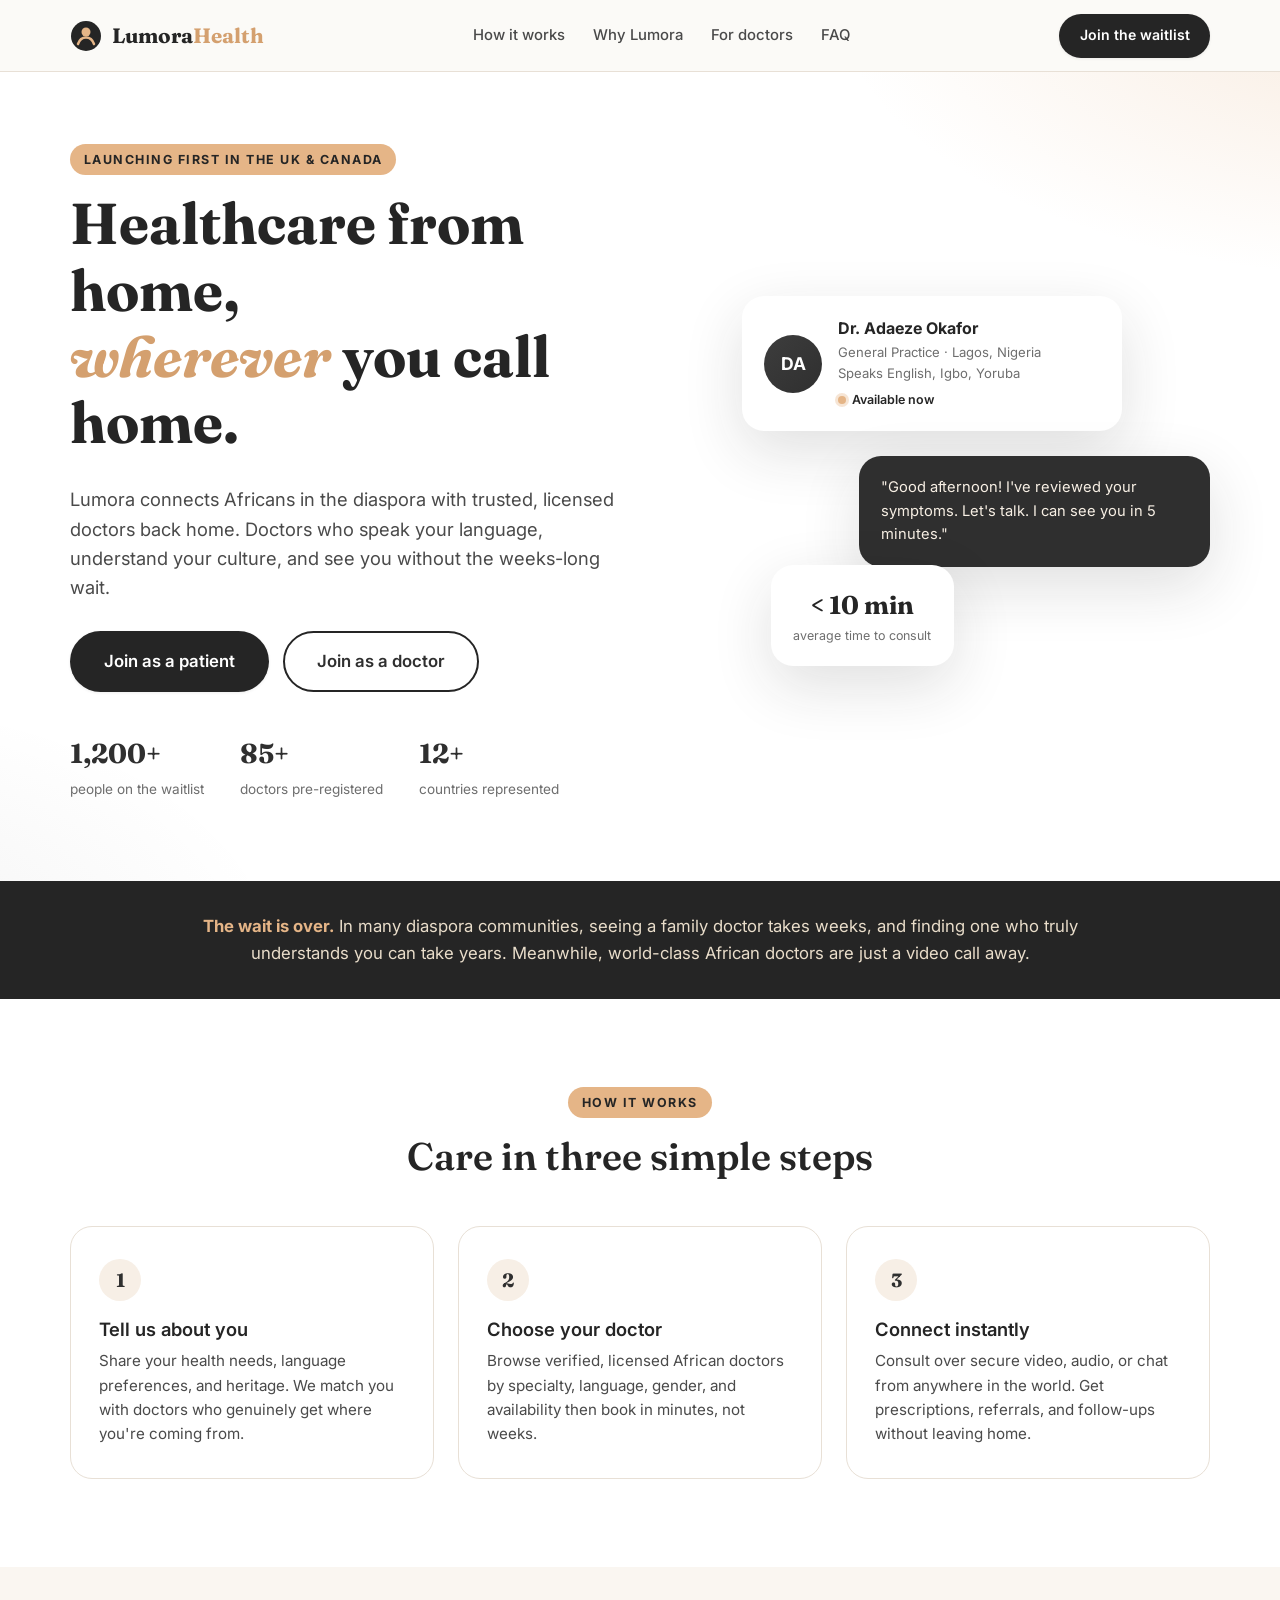
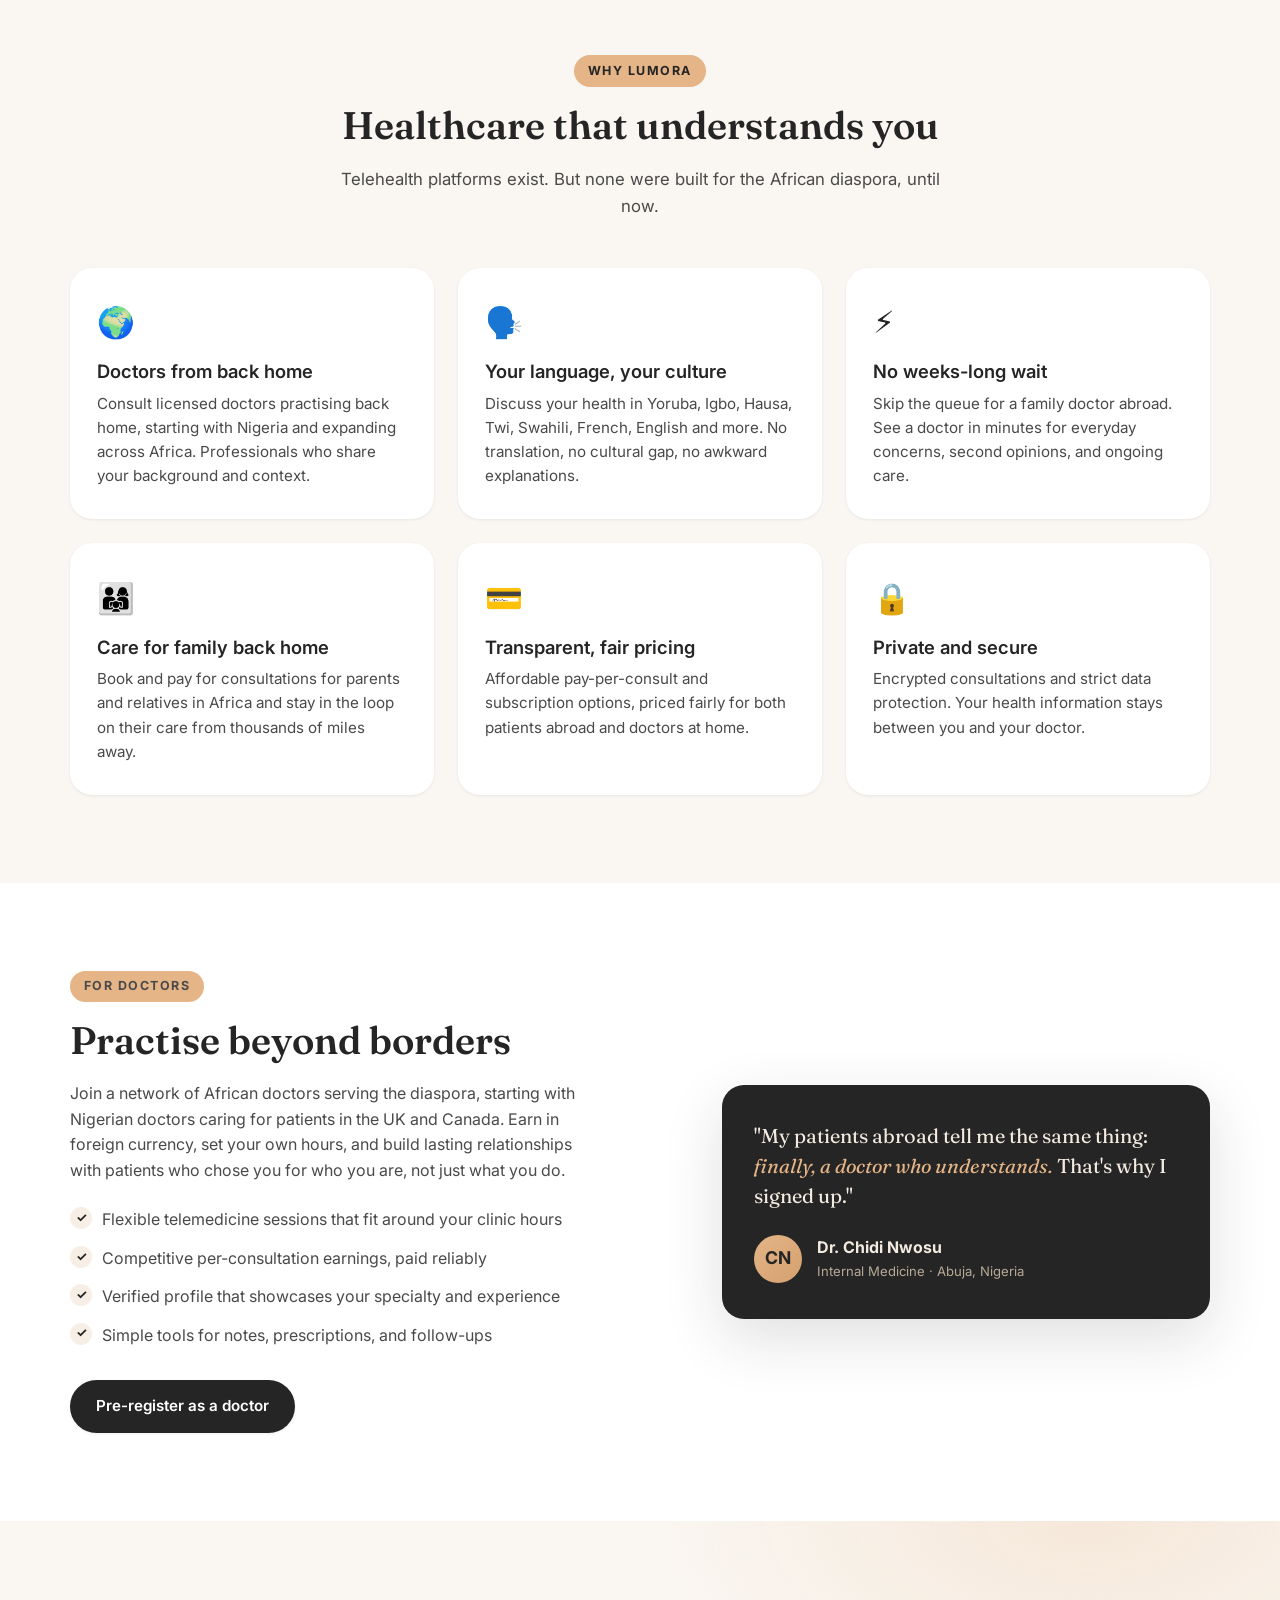
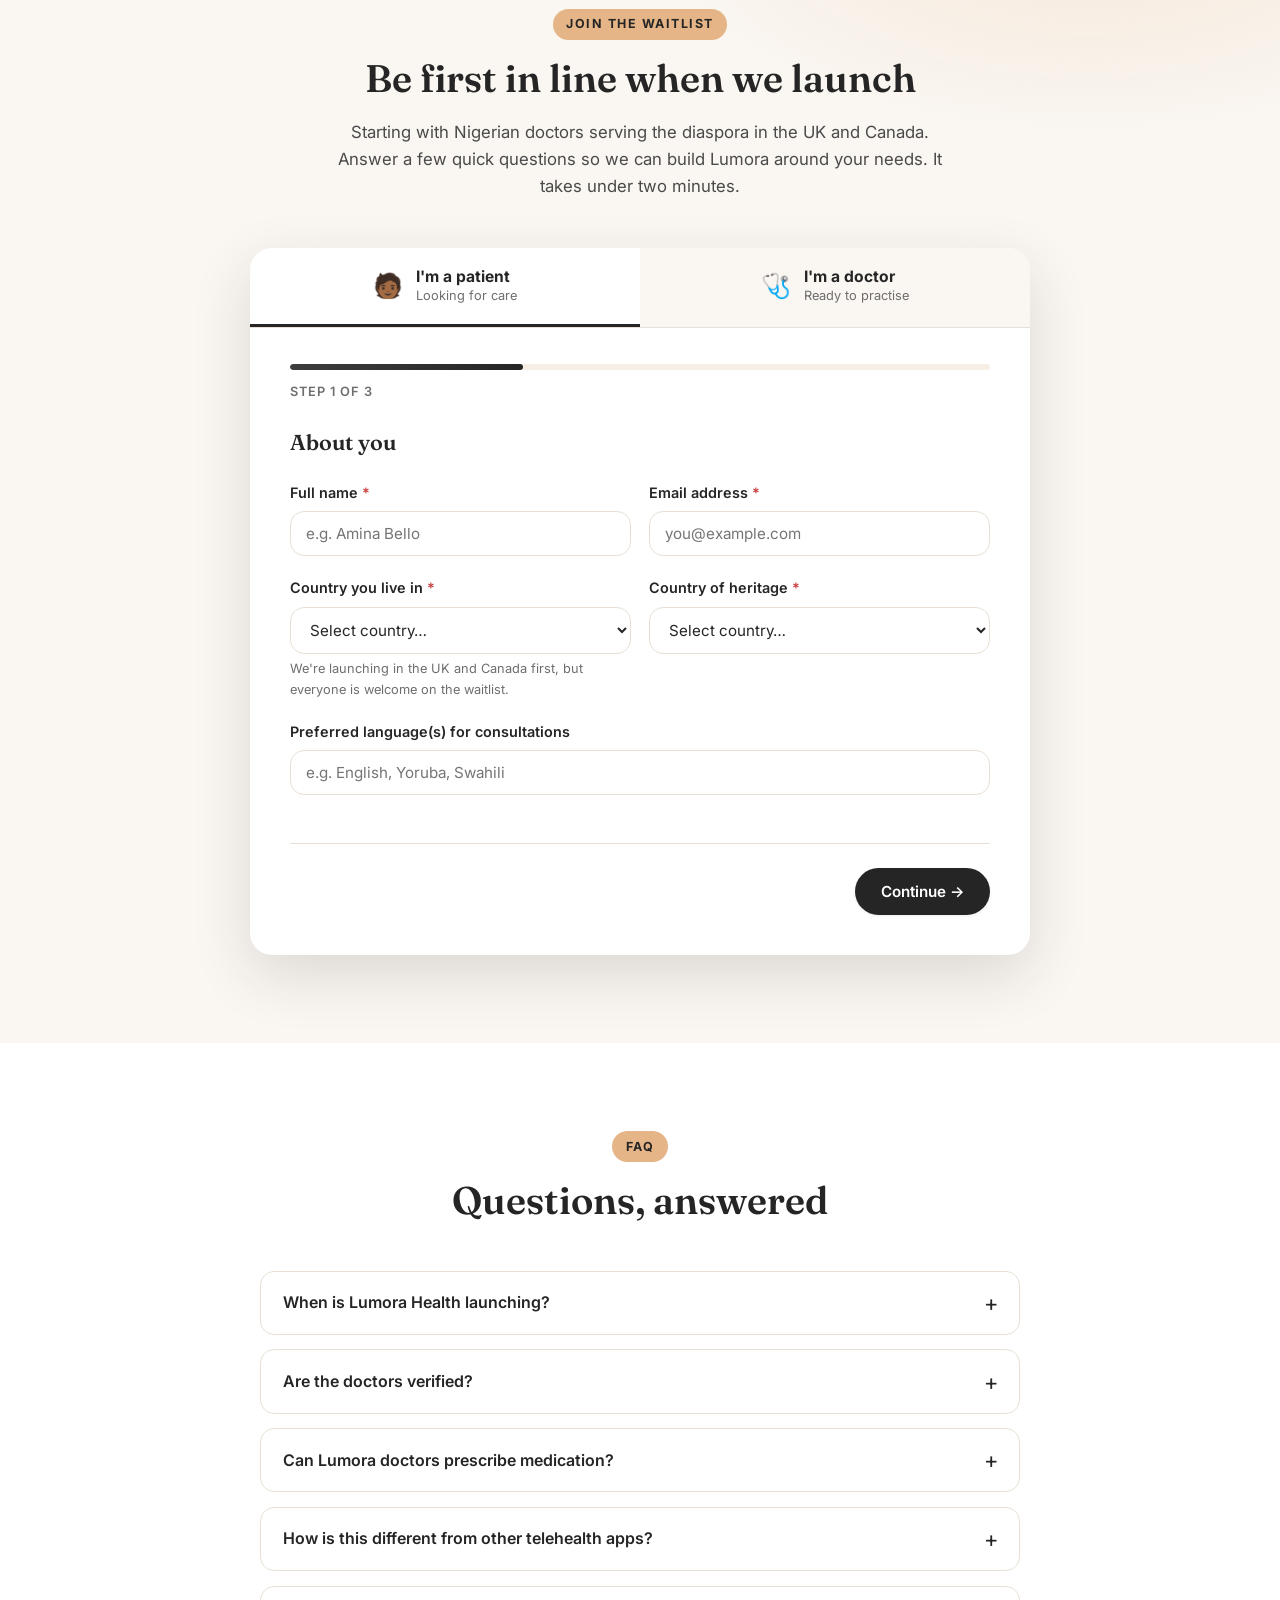
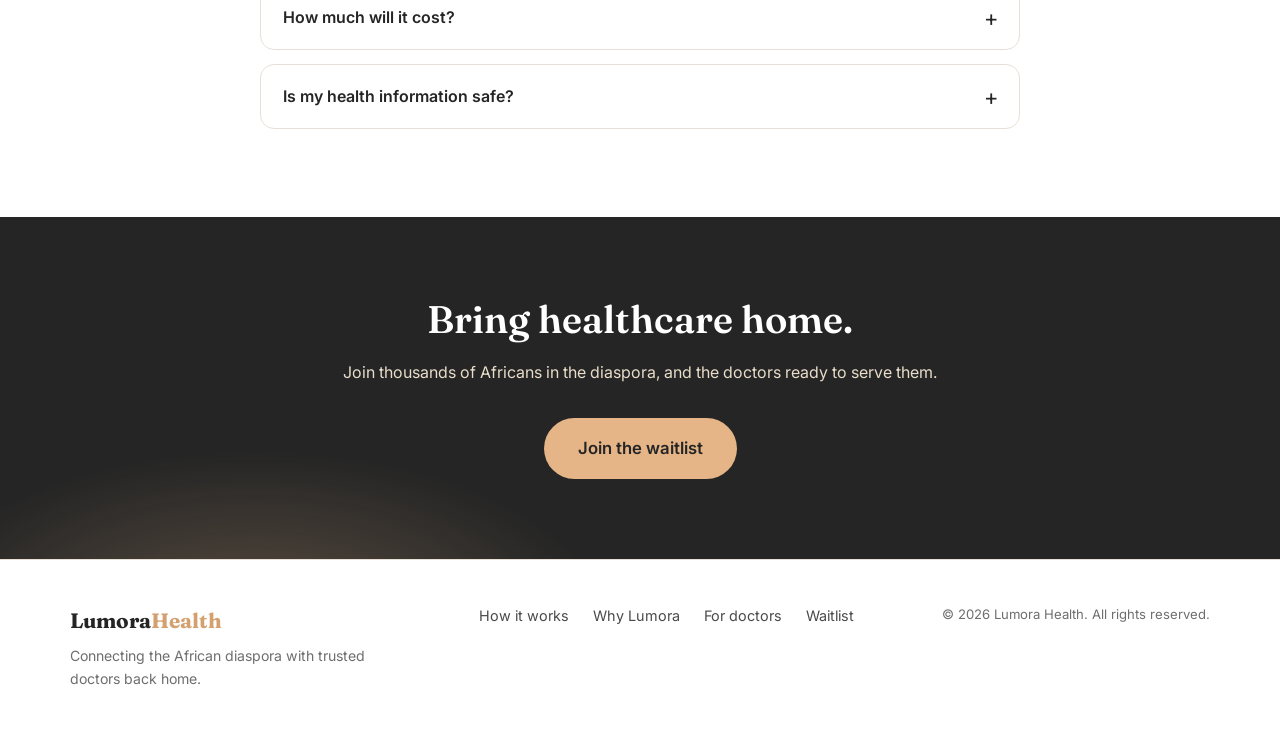
==== commit 043294ca: "Add phone split & licence sync; update theme Revamp doctor form and theme: replace single phone inpu" ====
--- a/index.html
+++ b/index.html
@@ -9,7 +9,7 @@
   <link rel="preconnect" href="https://fonts.gstatic.com" crossorigin />
   <link href="https://fonts.googleapis.com/css2?family=Fraunces:opsz,wght@9..144,500;9..144,600;9..144,700&family=Inter:wght@400;500;600;700&display=swap" rel="stylesheet" />
   <link rel="stylesheet" href="styles.css" />
-  <link rel="icon" href="data:image/svg+xml,<svg xmlns='http://www.w3.org/2000/svg' viewBox='0 0 100 100'><circle cx='50' cy='50' r='42' fill='%23106b4f'/><circle cx='50' cy='38' r='13' fill='%23f4b942'/></svg>" />
+  <link rel="icon" href="data:image/svg+xml,<svg xmlns='http://www.w3.org/2000/svg' viewBox='0 0 100 100'><circle cx='50' cy='50' r='42' fill='%23252525'/><circle cx='50' cy='38' r='13' fill='%23E5B587'/></svg>" />
 </head>
 <body>
 
@@ -401,7 +401,37 @@
                 <div class="field-row">
                   <div class="field">
                     <label for="d-phone">Phone / WhatsApp number</label>
-                    <input type="tel" id="d-phone" name="phone" autocomplete="tel" placeholder="+234 801 234 5678" />
+                    <div class="phone-split">
+                      <select id="d-phone-code" name="phoneCountryCode" aria-label="Phone country code">
+                        <option value="+234">🇳🇬 +234</option>
+                        <option value="+233">🇬🇭 +233</option>
+                        <option value="+254">🇰🇪 +254</option>
+                        <option value="+251">🇪🇹 +251</option>
+                        <option value="+256">🇺🇬 +256</option>
+                        <option value="+255">🇹🇿 +255</option>
+                        <option value="+237">🇨🇲 +237</option>
+                        <option value="+221">🇸🇳 +221</option>
+                        <option value="+250">🇷🇼 +250</option>
+                        <option value="+27">🇿🇦 +27</option>
+                        <option value="+225">🇨🇮 +225</option>
+                        <option value="+20">🇪🇬 +20</option>
+                        <option value="+44">🇬🇧 +44</option>
+                        <option value="+1">🇨🇦/🇺🇸 +1</option>
+                        <option value="+49">🇩🇪 +49</option>
+                        <option value="+33">🇫🇷 +33</option>
+                        <option value="+31">🇳🇱 +31</option>
+                        <option value="+353">🇮🇪 +353</option>
+                        <option value="+61">🇦🇺 +61</option>
+                        <option value="+971">🇦🇪 +971</option>
+                        <option value="other">Other code…</option>
+                      </select>
+                      <input type="tel" id="d-phone" name="phoneNumber" autocomplete="tel-national" inputmode="tel" placeholder="801 234 5678" />
+                    </div>
+                    <div class="field field-other" id="d-phone-other-wrap" hidden>
+                      <label for="d-phone-other">Other country code</label>
+                      <input type="text" id="d-phone-other" name="phoneCountryCodeOther" placeholder="e.g. +234" />
+                    </div>
+                    <p class="field-hint">Include any African or international dialling code.</p>
                   </div>
                   <div class="field">
                     <label for="d-country">Country of practice <span class="req">*</span></label>
@@ -461,12 +491,25 @@
                     <p class="field-error"></p>
                   </div>
                 </div>
-                <div class="field">
-                  <label for="d-license">Medical licence number &amp; issuing council <span class="req">*</span></label>
-                  <input type="text" id="d-license" name="licence" required placeholder="e.g. MDCN 12345 (Nigeria)" />
-                  <p class="field-hint">We verify every doctor before they can consult on Lumora.</p>
-                  <p class="field-error"></p>
-                </div>
+                <div class="field-row">
+                  <div class="field">
+                    <span class="group-label">Issuing medical council / board</span>
+                    <p class="licence-council-display" id="d-licence-council-display">Select a country of practice first</p>
+                    <input type="hidden" id="d-licence-council" name="licenceCouncil" value="" />
+                    <p class="field-hint" id="d-licence-council-hint">This is set automatically from your country of practice.</p>
+                  </div>
+                  <div class="field">
+                    <label for="d-license">Licence / registration number <span class="req">*</span></label>
+                    <input type="text" id="d-license" name="licenceNumber" required placeholder="e.g. 12345" />
+                    <p class="field-error"></p>
+                  </div>
+                </div>
+                <div class="field field-other" id="d-licence-other-wrap" hidden>
+                  <label for="d-licence-other">Name of issuing council / board <span class="req">*</span></label>
+                  <input type="text" id="d-licence-other" name="licenceCouncilOther" placeholder="e.g. Medical &amp; Dental Council of your country" />
+                  <p class="field-error"></p>
+                </div>
+                <p class="field-hint">We verify every doctor against their national medical council before they can consult on Lumora.</p>
                 <div class="field">
                   <label for="d-languages">Languages you consult in <span class="req">*</span></label>
                   <input type="text" id="d-languages" name="languages" required placeholder="e.g. English, Hausa, French" />
--- a/styles.css
+++ b/styles.css
@@ -3,26 +3,27 @@
    ============================================================ */
 
 :root {
-  --green-900: #0a3d2c;
-  --green-800: #0d5038;
-  --green-700: #106b4f;
-  --green-600: #148560;
-  --green-100: #e3f2ec;
-  --green-50: #f2f9f6;
-  --gold: #f4b942;
-  --gold-dark: #d99b1b;
-  --ink: #14231d;
-  --ink-soft: #46564f;
-  --ink-faint: #71827a;
+  /* Theme: #E5B587 accent · #252525 ink · #E9DDCA cream */
+  --green-900: #252525;
+  --green-800: #2f2f2f;
+  --green-700: #252525;
+  --green-600: #3d3d3d;
+  --green-100: #f7efe6;
+  --green-50: #faf6f1;
+  --gold: #E5B587;
+  --gold-dark: #d4a06f;
+  --ink: #252525;
+  --ink-soft: #4a4a4a;
+  --ink-faint: #6e6e6e;
   --surface: #ffffff;
-  --bg: #fbfaf7;
-  --line: #e4e8e4;
+  --bg: #ffffff;
+  --line: #e8e0d6;
   --danger: #c73e3e;
   --radius: 14px;
   --radius-lg: 22px;
-  --shadow-sm: 0 1px 3px rgba(10, 61, 44, 0.08);
-  --shadow-md: 0 8px 30px rgba(10, 61, 44, 0.1);
-  --shadow-lg: 0 20px 60px rgba(10, 61, 44, 0.16);
+  --shadow-sm: 0 1px 3px rgba(37, 37, 37, 0.08);
+  --shadow-md: 0 8px 30px rgba(37, 37, 37, 0.1);
+  --shadow-lg: 0 20px 60px rgba(37, 37, 37, 0.14);
   --font-display: "Fraunces", Georgia, serif;
   --font-body: "Inter", system-ui, -apple-system, sans-serif;
 }
@@ -74,8 +75,8 @@
   font-weight: 700;
   letter-spacing: 0.12em;
   text-transform: uppercase;
-  color: var(--green-600);
-  background: var(--green-100);
+  color: var(--ink);
+  background: var(--gold);
   padding: 0.35rem 0.85rem;
   border-radius: 999px;
   margin-bottom: 1rem;
@@ -126,7 +127,7 @@
   background: var(--gold);
   color: var(--green-900);
 }
-.btn-gold:hover { background: #ffc857; }
+.btn-gold:hover { background: #eec9a0; }
 
 .btn-ghost {
   background: transparent;
@@ -209,8 +210,8 @@
 .hero {
   padding: 4.5rem 0 5rem;
   background:
-    radial-gradient(60rem 30rem at 110% -10%, rgba(244, 185, 66, 0.14), transparent 60%),
-    radial-gradient(50rem 28rem at -15% 110%, rgba(16, 107, 79, 0.1), transparent 60%),
+    radial-gradient(60rem 30rem at 110% -10%, rgba(229, 181, 135, 0.28), transparent 60%),
+    radial-gradient(50rem 28rem at -15% 110%, rgba(37, 37, 37, 0.06), transparent 60%),
     var(--bg);
   overflow: hidden;
 }
@@ -224,7 +225,7 @@
 
 .hero-copy h1 em {
   font-style: italic;
-  color: var(--green-700);
+  color: var(--gold-dark);
 }
 
 .lede {
@@ -305,8 +306,8 @@
   width: 8px;
   height: 8px;
   border-radius: 50%;
-  background: #2fbf71;
-  box-shadow: 0 0 0 3px rgba(47, 191, 113, 0.25);
+  background: #E5B587;
+  box-shadow: 0 0 0 3px rgba(229, 181, 135, 0.35);
   animation: pulse 2s infinite;
 }
 
@@ -315,7 +316,7 @@
   right: 0;
   left: 28%;
   background: var(--green-800);
-  color: #eef7f2;
+  color: #f7efe4;
   font-size: 0.92rem;
   animation: float 7s ease-in-out 0.8s infinite;
 }
@@ -345,14 +346,14 @@
 }
 
 @keyframes pulse {
-  0%, 100% { box-shadow: 0 0 0 3px rgba(47, 191, 113, 0.25); }
-  50% { box-shadow: 0 0 0 6px rgba(47, 191, 113, 0.1); }
+  0%, 100% { box-shadow: 0 0 0 3px rgba(229, 181, 135, 0.35); }
+  50% { box-shadow: 0 0 0 6px rgba(229, 181, 135, 0.12); }
 }
 
 /* ---------- Problem strip ---------- */
 .problem-strip {
   background: var(--green-900);
-  color: #d9eae2;
+  color: #E9DDCA;
   padding: 2rem 0;
   text-align: center;
 }
@@ -462,7 +463,7 @@
 
 .quote-card {
   background: var(--green-900);
-  color: #e8f3ee;
+  color: #f3ebe0;
   border-radius: var(--radius-lg);
   padding: 2.25rem 2rem;
   box-shadow: var(--shadow-lg);
@@ -481,12 +482,12 @@
 .qa-avatar { background: linear-gradient(135deg, var(--gold), var(--gold-dark)); color: var(--green-900); width: 48px; height: 48px; }
 
 .qa-name { font-weight: 700; margin: 0; }
-.qa-meta { font-size: 0.82rem; color: #9dbcae; margin: 0; }
+.qa-meta { font-size: 0.82rem; color: #b8a996; margin: 0; }
 
 /* ---------- Waitlist ---------- */
 .section-waitlist {
   background:
-    radial-gradient(45rem 22rem at 85% 0%, rgba(244, 185, 66, 0.12), transparent 60%),
+    radial-gradient(45rem 22rem at 85% 0%, rgba(229, 181, 135, 0.22), transparent 60%),
     var(--green-50);
 }
 
@@ -520,7 +521,7 @@
   transition: background 0.15s;
 }
 
-.form-tab:hover { background: rgba(16, 107, 79, 0.06); }
+.form-tab:hover { background: rgba(37, 37, 37, 0.05); }
 
 .form-tab.is-active {
   background: var(--surface);
@@ -592,6 +593,59 @@
   display: grid;
   grid-template-columns: 1fr 1fr;
   gap: 1.1rem;
+}
+
+.phone-split {
+  display: grid;
+  grid-template-columns: minmax(7.5rem, 9rem) 1fr;
+  gap: 0.6rem;
+}
+
+.phone-split select,
+.phone-split input {
+  width: 100%;
+  padding: 0.75rem 0.95rem;
+  border: 1.5px solid var(--line);
+  border-radius: var(--radius);
+  font-family: var(--font-body);
+  font-size: 0.95rem;
+  color: var(--ink);
+  background: #fff;
+  transition: border-color 0.15s, box-shadow 0.15s;
+}
+
+.phone-split select:focus,
+.phone-split input:focus {
+  outline: none;
+  border-color: var(--green-600);
+  box-shadow: 0 0 0 3px rgba(229, 181, 135, 0.35);
+}
+
+.field-other {
+  margin-top: 0.85rem;
+}
+
+.field-other[hidden] {
+  display: none !important;
+}
+
+.licence-council-display {
+  margin: 0;
+  padding: 0.75rem 0.95rem;
+  border: 1.5px solid var(--line);
+  border-radius: var(--radius);
+  background: var(--green-50);
+  color: var(--ink);
+  font-size: 0.95rem;
+  font-weight: 600;
+  min-height: 3rem;
+  display: flex;
+  align-items: center;
+}
+
+.licence-council-display.is-placeholder {
+  color: var(--ink-faint);
+  font-weight: 500;
 }
 
 .field label,
@@ -629,7 +683,7 @@
 .field textarea:focus {
   outline: none;
   border-color: var(--green-600);
-  box-shadow: 0 0 0 3px rgba(20, 133, 96, 0.15);
+  box-shadow: 0 0 0 3px rgba(229, 181, 135, 0.35);
 }
 
 .field.has-error input,
@@ -699,7 +753,7 @@
 }
 
 .chip input:focus-visible + span {
-  box-shadow: 0 0 0 3px rgba(20, 133, 96, 0.25);
+  box-shadow: 0 0 0 3px rgba(229, 181, 135, 0.4);
 }
 
 /* Consent */
@@ -761,8 +815,8 @@
   display: flex;
   flex-direction: column;
   background:
-    radial-gradient(45rem 22rem at 85% 0%, rgba(244, 185, 66, 0.12), transparent 60%),
-    radial-gradient(40rem 20rem at 10% 100%, rgba(16, 107, 79, 0.08), transparent 55%),
+    radial-gradient(45rem 22rem at 85% 0%, rgba(229, 181, 135, 0.22), transparent 60%),
+    radial-gradient(40rem 20rem at 10% 100%, rgba(37, 37, 37, 0.05), transparent 55%),
     var(--bg);
 }
 
@@ -941,7 +995,7 @@
 /* ---------- Final CTA ---------- */
 .final-cta {
   background:
-    radial-gradient(40rem 20rem at 20% 120%, rgba(244, 185, 66, 0.2), transparent 55%),
+    radial-gradient(40rem 20rem at 20% 120%, rgba(229, 181, 135, 0.28), transparent 55%),
     var(--green-900);
   color: #fff;
   text-align: center;
@@ -949,7 +1003,7 @@
 }
 
 .final-cta h2 { color: #fff; }
-.final-cta p { color: #b6d2c6; margin-bottom: 2rem; }
+.final-cta p { color: #E9DDCA; margin-bottom: 2rem; }
 
 /* ---------- Footer ---------- */
 .site-footer {
@@ -1018,6 +1072,7 @@
 
   .features-grid { grid-template-columns: 1fr; }
   .field-row { grid-template-columns: 1fr; gap: 0; }
+  .phone-split { grid-template-columns: minmax(6.5rem, 8rem) 1fr; }
   .form-panel { padding: 1.75rem 1.25rem 2rem; }
   .form-tab { flex-direction: column; gap: 0.35rem; text-align: center; padding: 1rem 0.5rem; }
   .tab-label { text-align: center; }
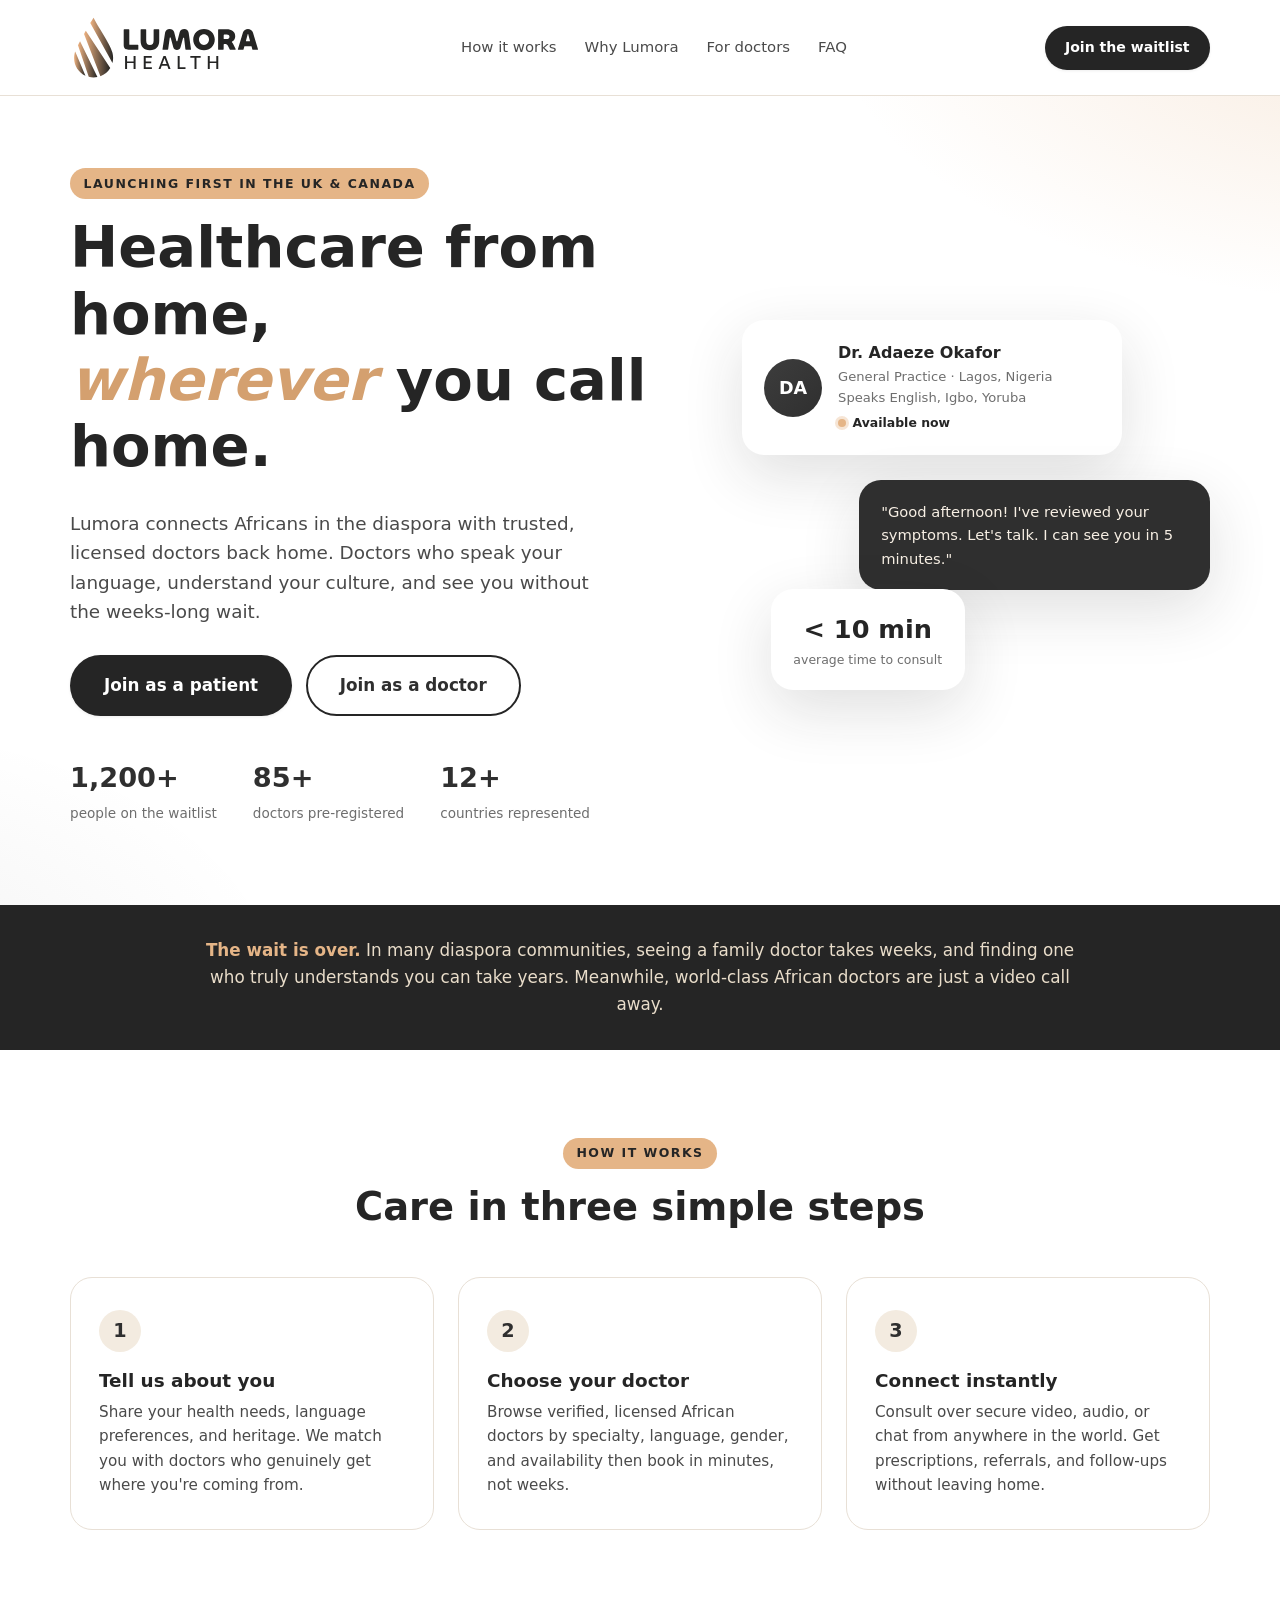
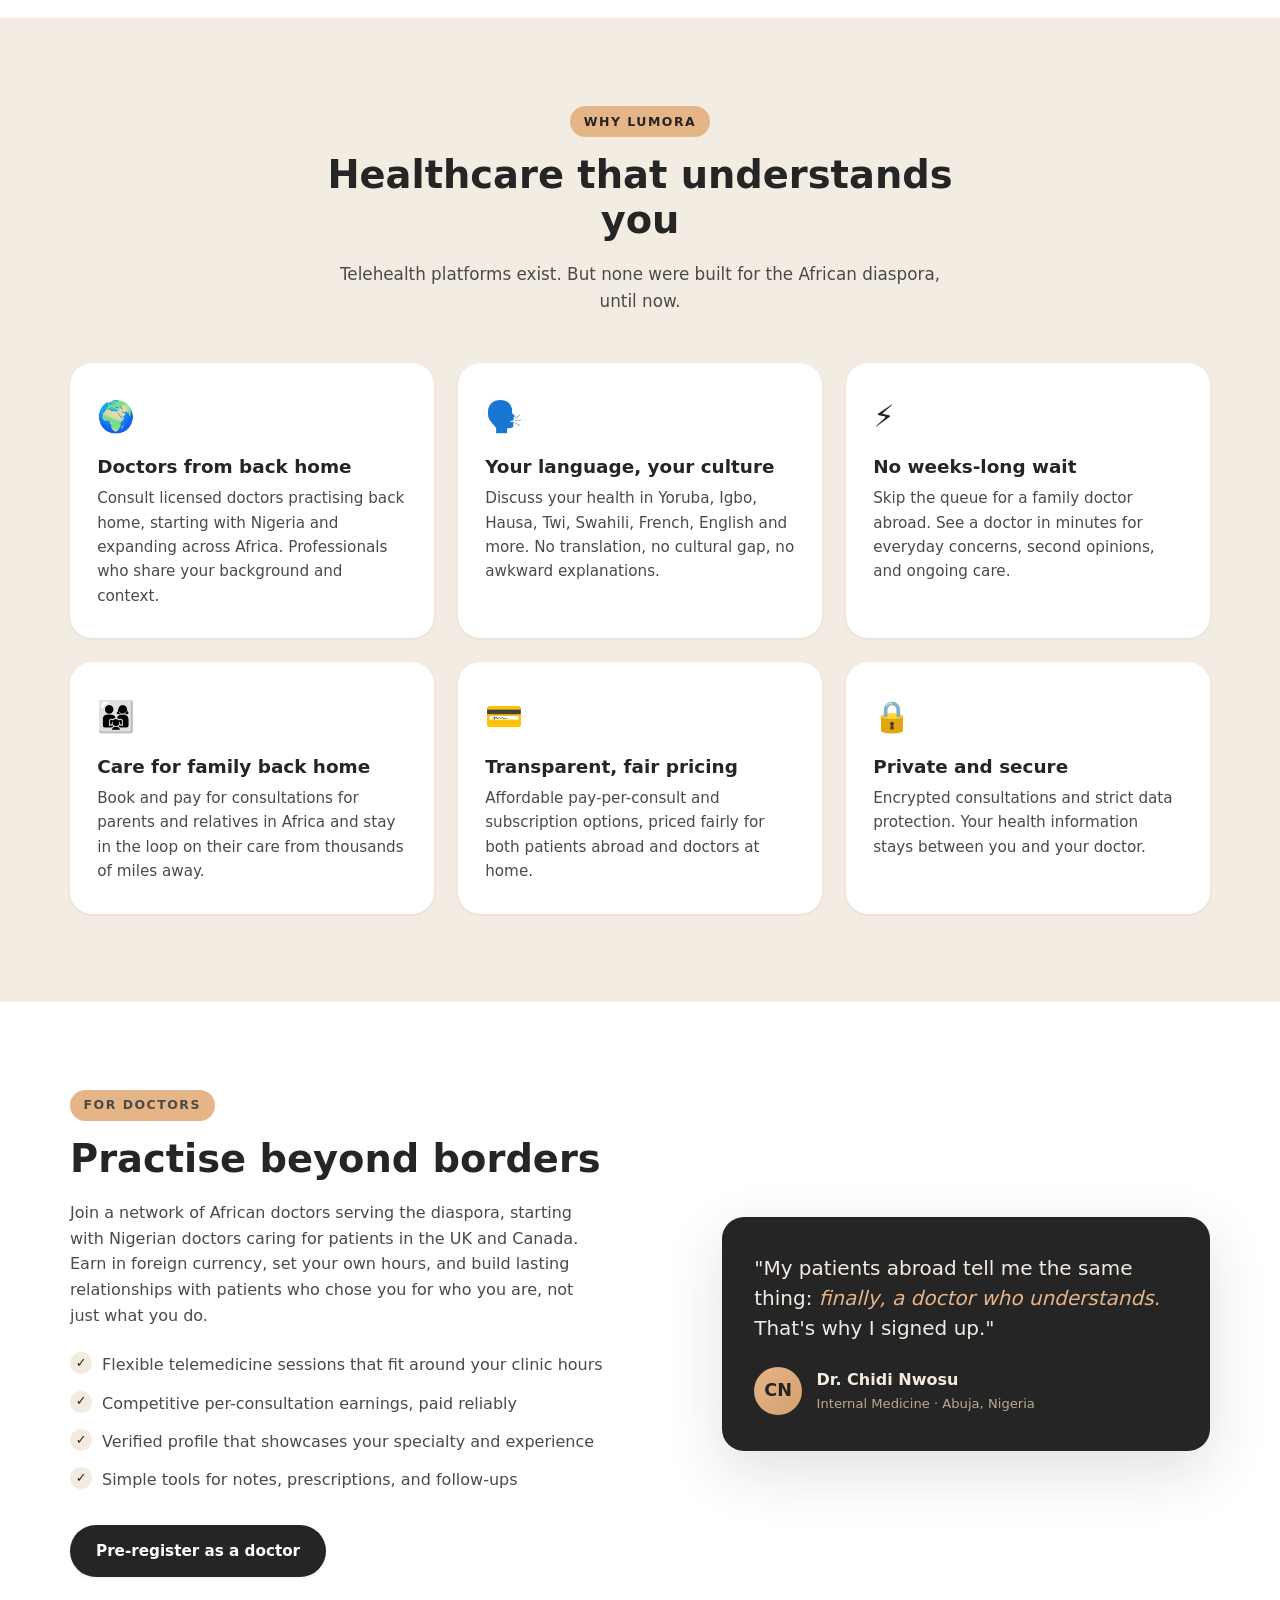
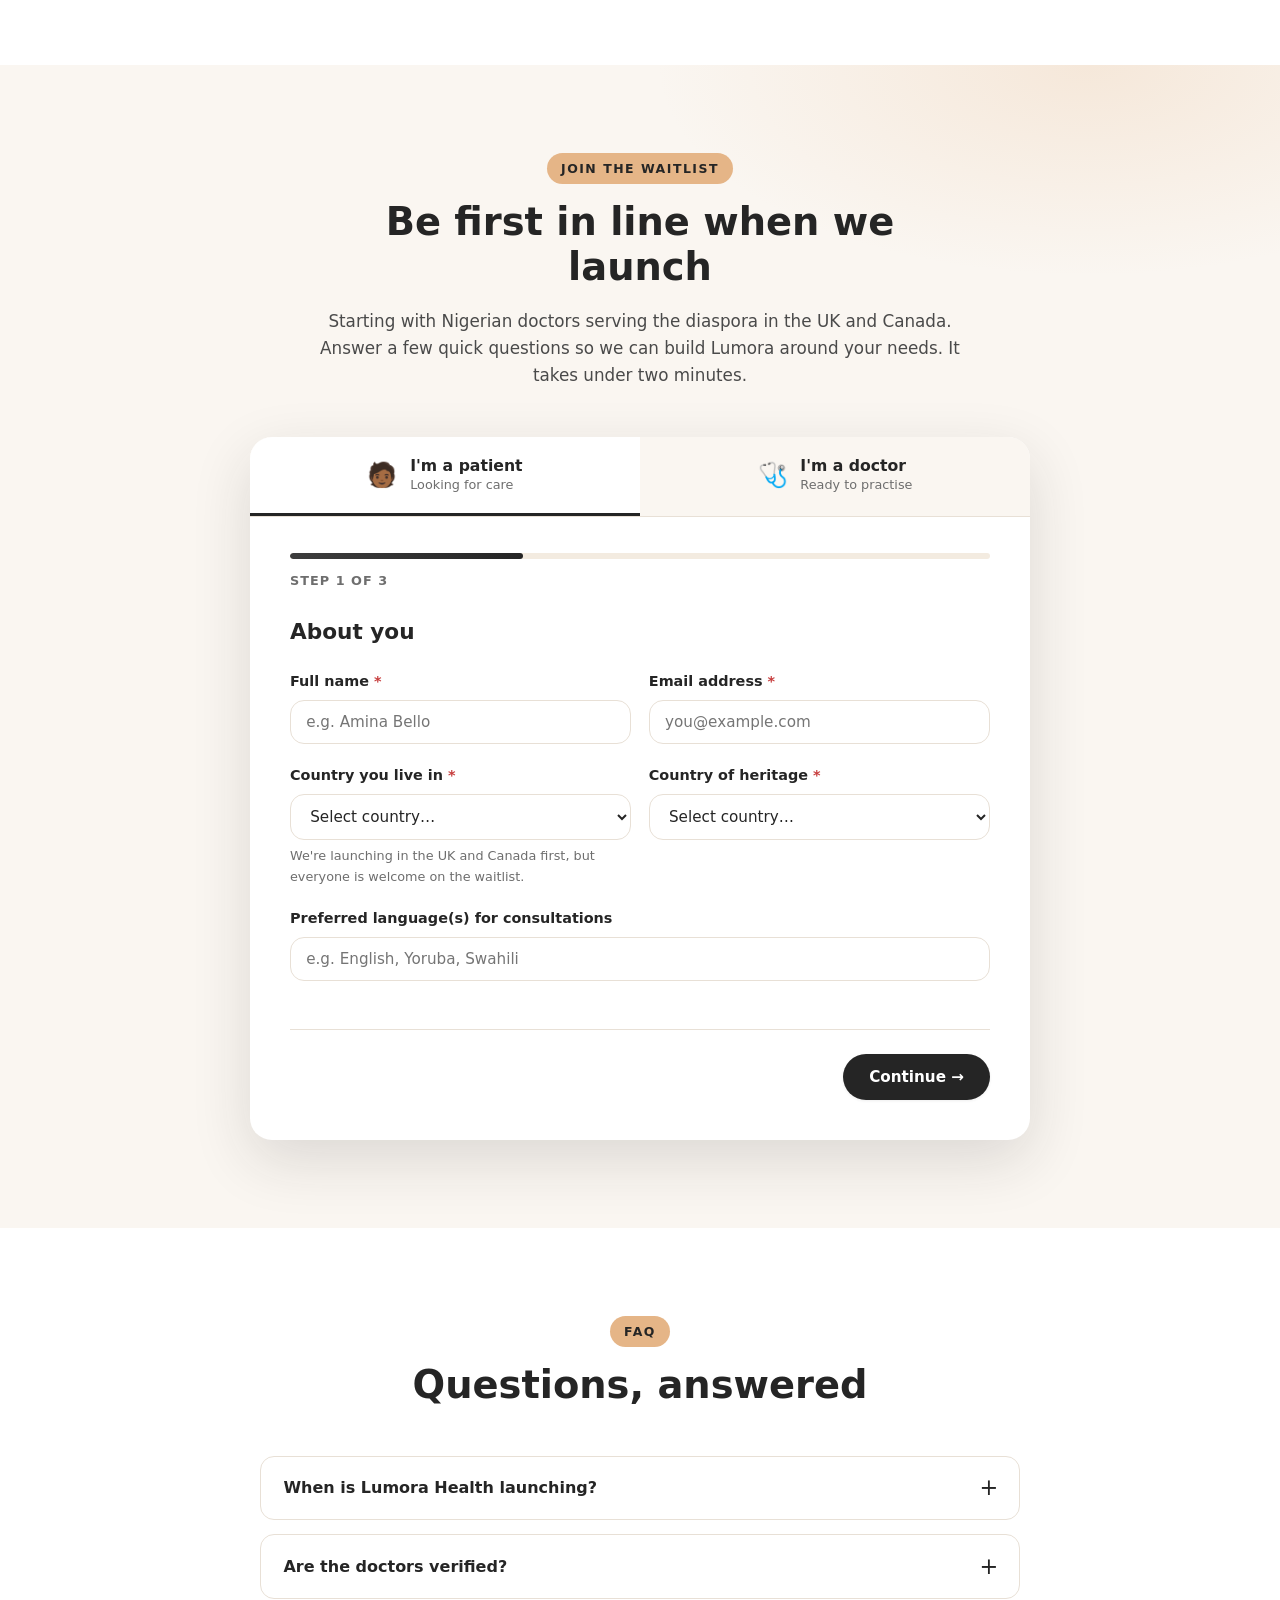
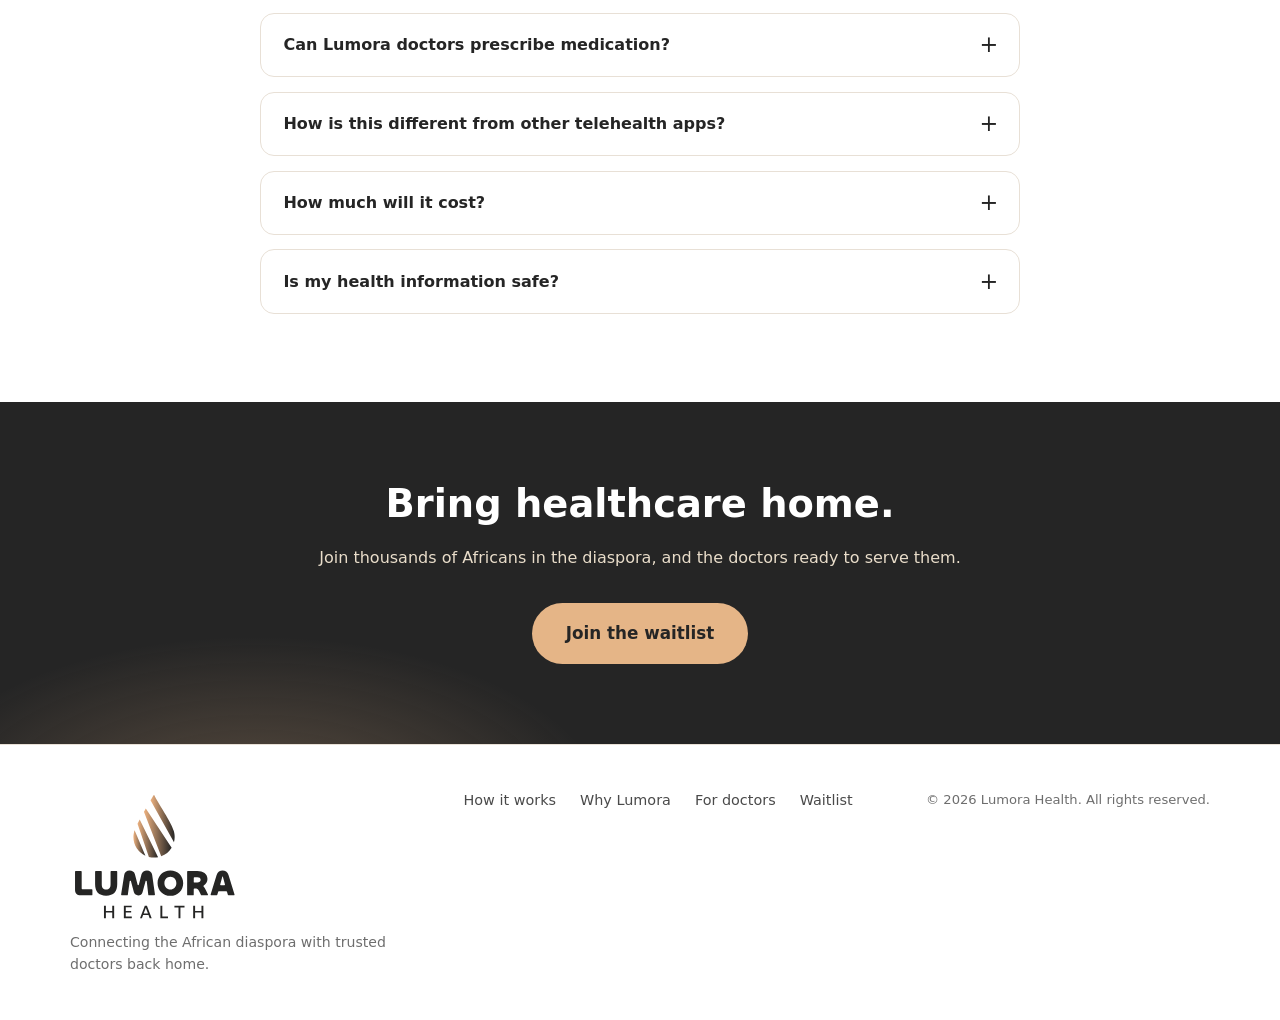
==== commit 270ccae1: "Add brand assets and update header/footer styles Add SVG/PNG brand assets (favicons, header/footer l" ====
--- a/index.html
+++ b/index.html
@@ -5,11 +5,12 @@
   <meta name="viewport" content="width=device-width, initial-scale=1.0" />
   <title>Lumora Health | Care from home, wherever you are</title>
   <meta name="description" content="Lumora Health connects Africans in the diaspora with trusted African doctors back home. Join the waitlist for culturally fluent healthcare with no wait times." />
-  <link rel="preconnect" href="https://fonts.googleapis.com" />
-  <link rel="preconnect" href="https://fonts.gstatic.com" crossorigin />
-  <link href="https://fonts.googleapis.com/css2?family=Fraunces:opsz,wght@9..144,500;9..144,600;9..144,700&family=Inter:wght@400;500;600;700&display=swap" rel="stylesheet" />
+  <link rel="preconnect" href="https://api.fontshare.com" crossorigin />
+  <link href="https://api.fontshare.com/v2/css?f[]=chillax@500,600,700&f[]=general-sans@400,500,600,700&display=swap" rel="stylesheet" />
   <link rel="stylesheet" href="styles.css" />
-  <link rel="icon" href="data:image/svg+xml,<svg xmlns='http://www.w3.org/2000/svg' viewBox='0 0 100 100'><circle cx='50' cy='50' r='42' fill='%23252525'/><circle cx='50' cy='38' r='13' fill='%23E5B587'/></svg>" />
+  <link rel="icon" href="assets/favicon.svg" type="image/svg+xml" />
+  <link rel="icon" href="assets/favicon.png" type="image/png" sizes="32x32" />
+  <link rel="apple-touch-icon" href="assets/favicon.png" />
 </head>
 <body>
 
@@ -17,10 +18,7 @@
   <header class="site-header" id="top">
     <div class="container header-inner">
       <a href="#top" class="brand" aria-label="Lumora Health home">
-        <span class="brand-mark" aria-hidden="true">
-          <svg viewBox="0 0 32 32" width="32" height="32"><circle cx="16" cy="16" r="15" fill="var(--green-700)"/><circle cx="16" cy="12" r="4.5" fill="var(--gold)"/><path d="M8 24c1.5-4.5 4.5-6.5 8-6.5S22.5 19.5 24 24" stroke="var(--gold)" stroke-width="2.5" fill="none" stroke-linecap="round"/></svg>
-        </span>
-        <span class="brand-name">Lumora<span class="brand-accent">Health</span></span>
+        <img class="brand-logo brand-logo-header" src="assets/logo-header.svg" width="168" height="60" alt="Lumora Health" />
       </a>
       <nav class="site-nav" id="siteNav" aria-label="Main navigation">
         <a href="#how-it-works">How it works</a>
@@ -613,7 +611,7 @@
   <footer class="site-footer">
     <div class="container footer-inner">
       <div class="footer-brand">
-        <span class="brand-name">Lumora<span class="brand-accent">Health</span></span>
+        <img class="brand-logo brand-logo-footer" src="assets/logo-footer.svg" width="128" height="104" alt="Lumora Health" />
         <p>Connecting the African diaspora with trusted doctors back home.</p>
       </div>
       <nav class="footer-nav" aria-label="Footer navigation">
--- a/styles.css
+++ b/styles.css
@@ -3,12 +3,16 @@
    ============================================================ */
 
 :root {
-  /* Theme: #E5B587 accent · #252525 ink · #E9DDCA cream */
+  /* Brand system from Logo design style sheet */
+  --warm-sand: #E9DDCA;
+  --white: #FFFFFF;
+  --gold-sand: #E5B587;
+  --deep-charcoal: #252525;
   --green-900: #252525;
   --green-800: #2f2f2f;
   --green-700: #252525;
   --green-600: #3d3d3d;
-  --green-100: #f7efe6;
+  --green-100: #f3ebe0;
   --green-50: #faf6f1;
   --gold: #E5B587;
   --gold-dark: #d4a06f;
@@ -24,8 +28,8 @@
   --shadow-sm: 0 1px 3px rgba(37, 37, 37, 0.08);
   --shadow-md: 0 8px 30px rgba(37, 37, 37, 0.1);
   --shadow-lg: 0 20px 60px rgba(37, 37, 37, 0.14);
-  --font-display: "Fraunces", Georgia, serif;
-  --font-body: "Inter", system-ui, -apple-system, sans-serif;
+  --font-display: "Chillax", "General Sans", system-ui, sans-serif;
+  --font-body: "General Sans", system-ui, -apple-system, sans-serif;
 }
 
 * { box-sizing: border-box; }
@@ -83,7 +87,7 @@
 }
 
 .section { padding: 5.5rem 0; }
-.section-tinted { background: var(--green-50); }
+.section-tinted { background: color-mix(in srgb, var(--warm-sand) 55%, white); }
 
 .section-head { text-align: center; max-width: 640px; margin: 0 auto 3rem; }
 .section-sub { color: var(--ink-soft); font-size: 1.05rem; }
@@ -143,7 +147,7 @@
   position: sticky;
   top: 0;
   z-index: 50;
-  background: rgba(251, 250, 247, 0.92);
+  background: rgba(255, 255, 255, 0.92);
   backdrop-filter: blur(10px);
   border-bottom: 1px solid var(--line);
 }
@@ -159,11 +163,33 @@
 .brand {
   display: flex;
   align-items: center;
-  gap: 0.6rem;
+  flex-shrink: 0;
   text-decoration: none;
-}
-
-.brand-mark { display: grid; place-items: center; }
+  line-height: 0;
+  overflow: visible;
+}
+
+.brand-logo {
+  display: block;
+  height: auto;
+  width: auto;
+  max-width: none;
+  overflow: visible;
+}
+
+.brand-logo-header {
+  height: 4.25rem;
+  width: auto;
+  object-fit: contain;
+  object-position: left center;
+}
+
+.brand-logo-footer {
+  height: 8.5rem;
+  width: auto;
+  object-fit: contain;
+  object-position: left center;
+}
 
 .brand-name {
   font-family: var(--font-display);
@@ -1020,10 +1046,17 @@
   gap: 2rem;
 }
 
+.footer-brand {
+  display: flex;
+  flex-direction: column;
+  align-items: flex-start;
+  gap: 0.35rem;
+}
+
 .footer-brand p {
   font-size: 0.88rem;
   color: var(--ink-faint);
-  margin: 0.5rem 0 0;
+  margin: 0;
   max-width: 20rem;
 }
 
@@ -1070,6 +1103,14 @@
 
   .nav-toggle { display: flex; }
 
+  .brand-logo-header {
+    height: 3.5rem;
+  }
+
+  .brand-logo-footer {
+    height: 7rem;
+  }
+
   .features-grid { grid-template-columns: 1fr; }
   .field-row { grid-template-columns: 1fr; gap: 0; }
   .phone-split { grid-template-columns: minmax(6.5rem, 8rem) 1fr; }
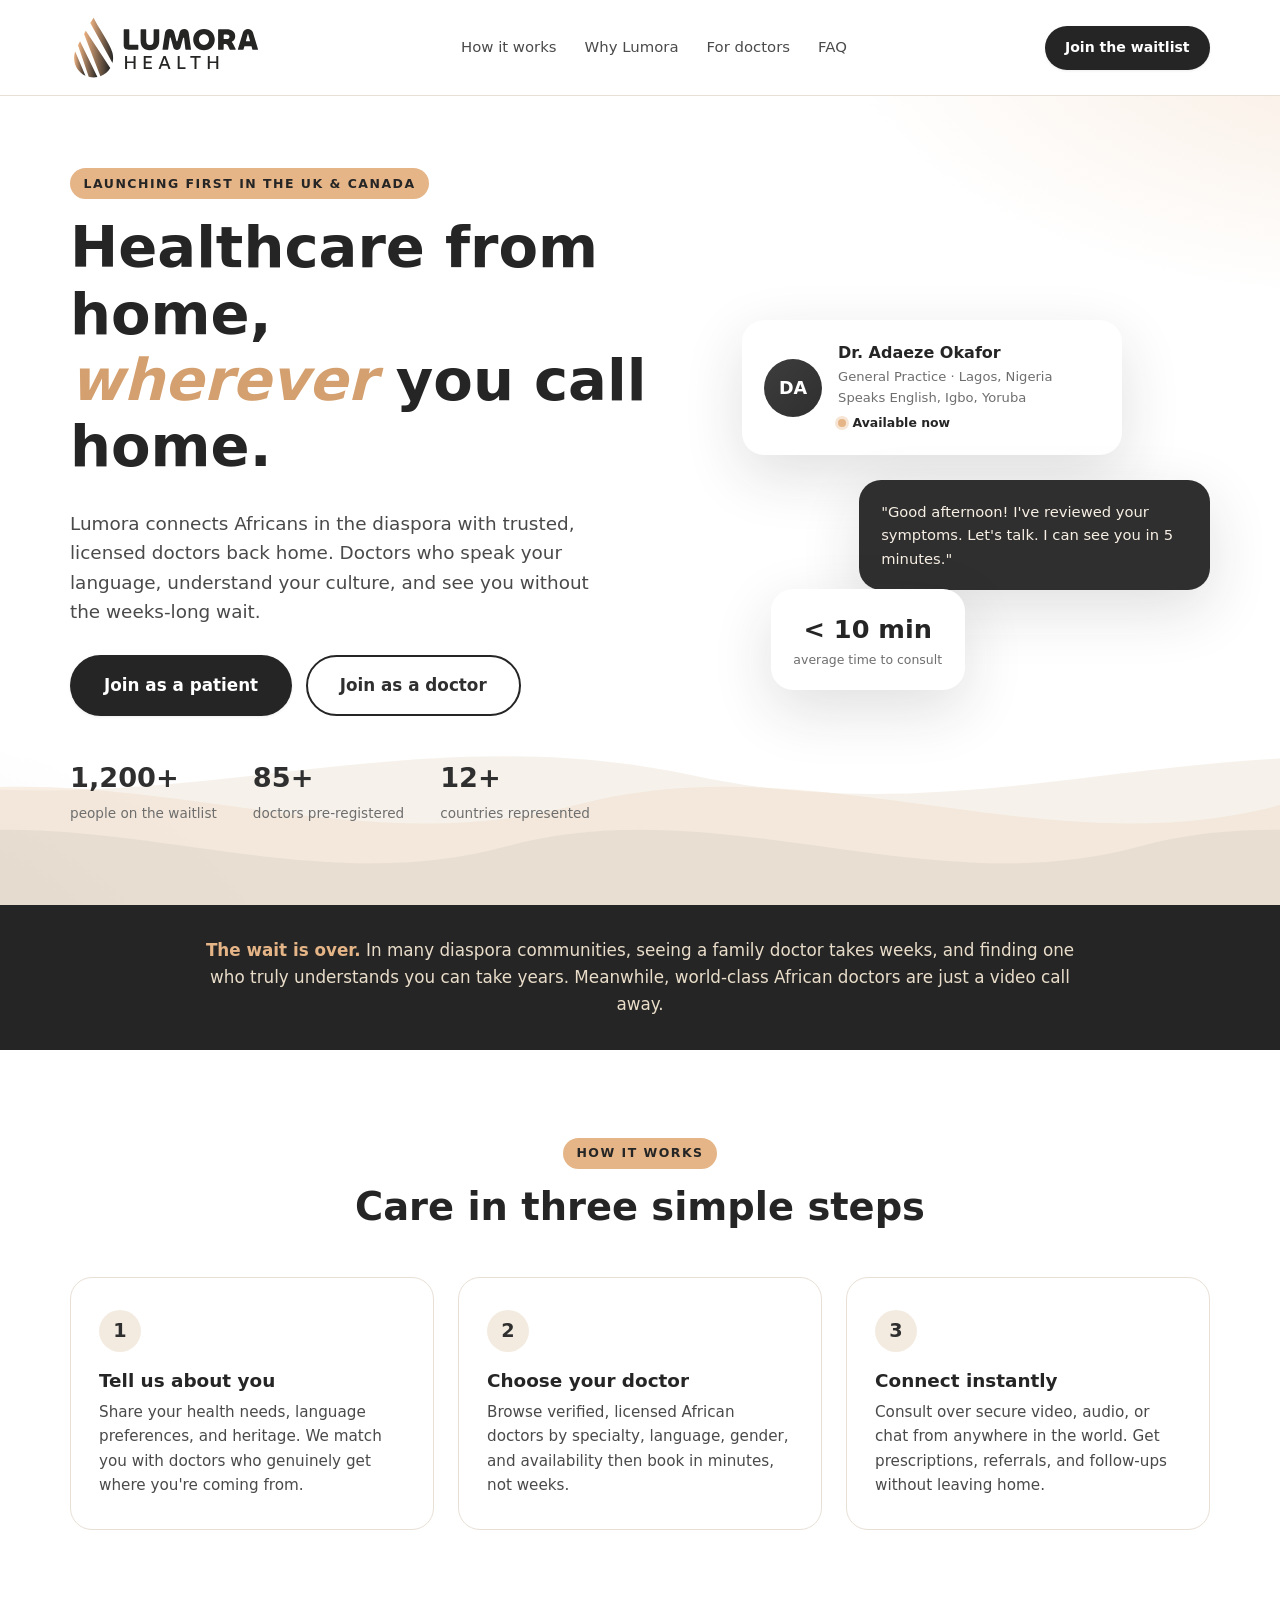
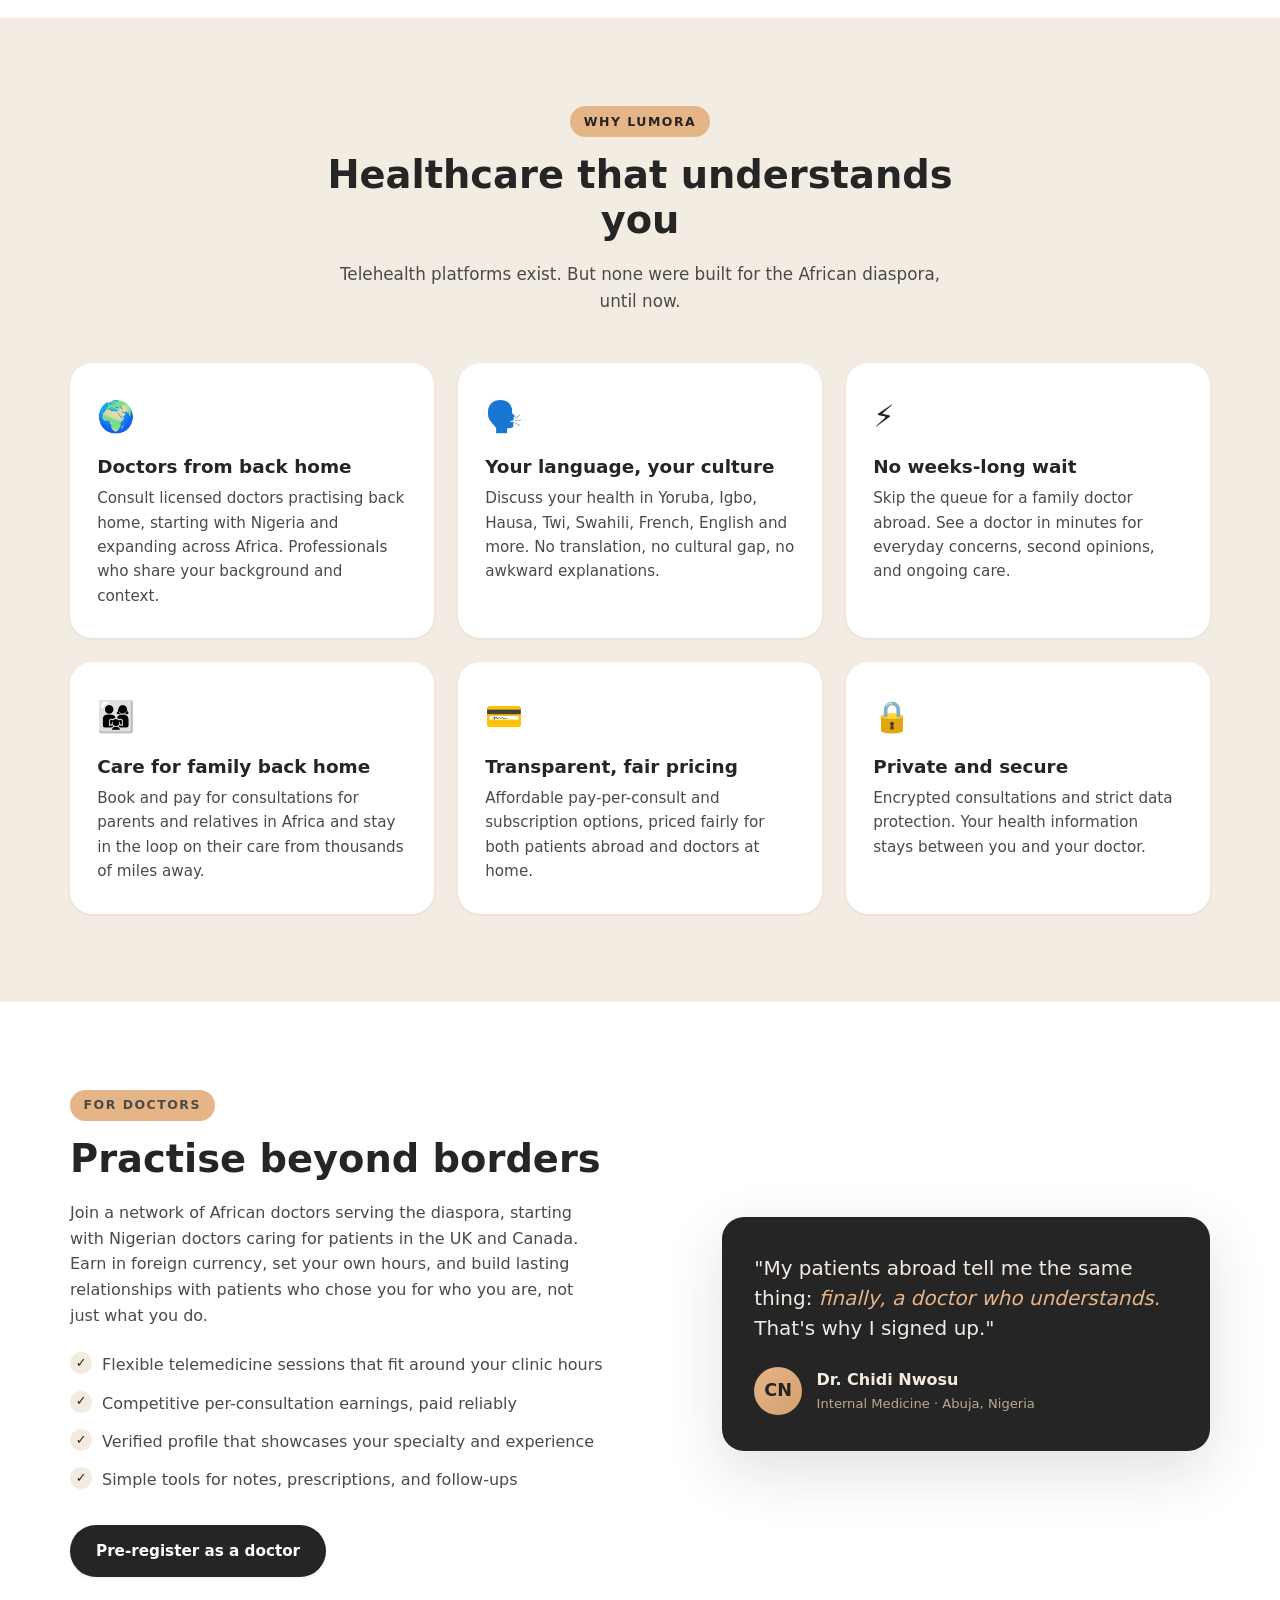
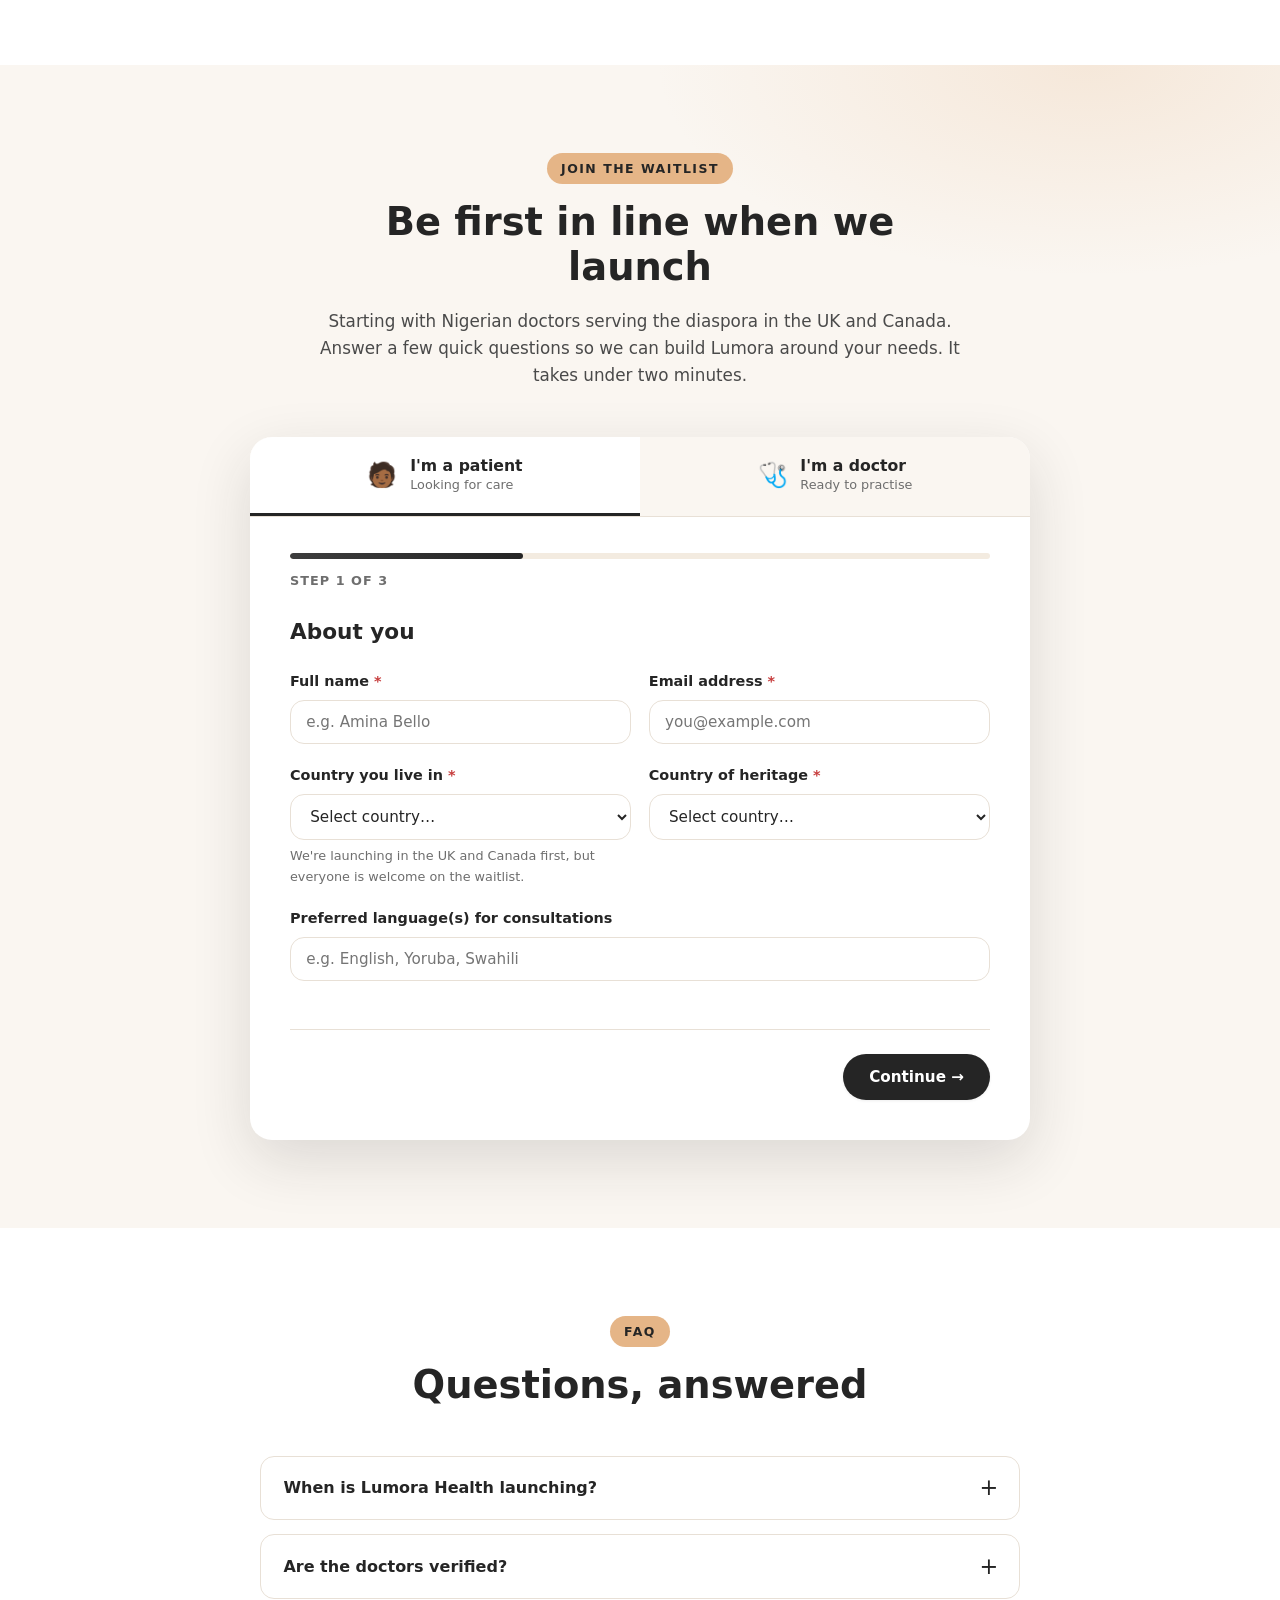
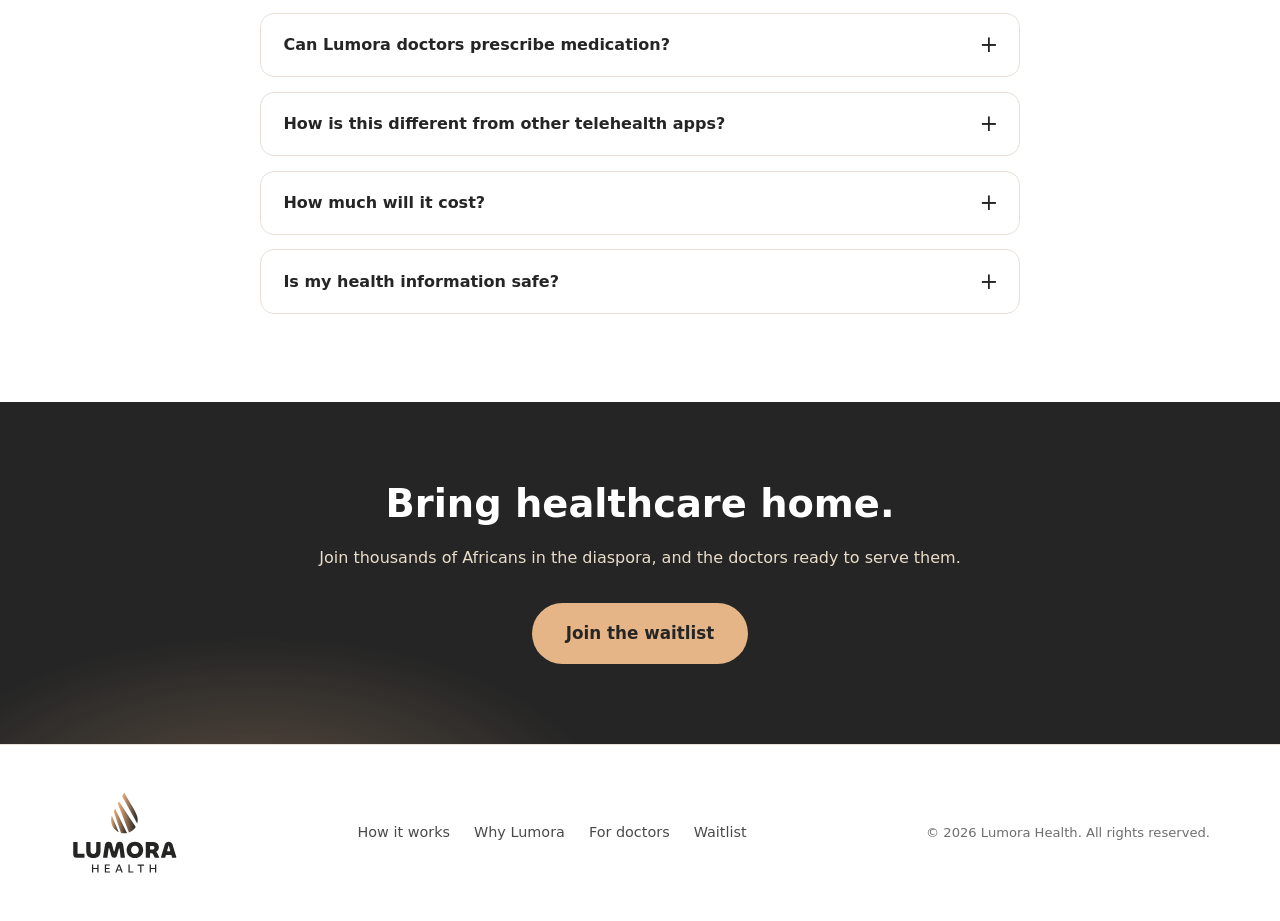
==== commit b07fb19a: "push" ====
--- a/index.html
+++ b/index.html
@@ -38,6 +38,17 @@
   <main>
     <!-- ============ HERO ============ -->
     <section class="hero">
+      <div class="hero-geo" aria-hidden="true">
+        <svg class="wave-layer wave-layer-1" viewBox="0 0 2400 320" preserveAspectRatio="none">
+          <path d="M0,180 C200,120 400,240 600,180 C800,120 1000,240 1200,180 C1400,120 1600,240 1800,180 C2000,120 2200,240 2400,180 V320 H0 Z" />
+        </svg>
+        <svg class="wave-layer wave-layer-2" viewBox="0 0 2400 320" preserveAspectRatio="none">
+          <path d="M0,160 C250,220 450,90 700,160 C950,230 1150,90 1400,160 C1650,230 1850,90 2100,160 C2250,200 2320,140 2400,160 V320 H0 Z" />
+        </svg>
+        <svg class="wave-layer wave-layer-3" viewBox="0 0 2400 320" preserveAspectRatio="none">
+          <path d="M0,200 C180,150 360,250 540,200 C720,150 900,250 1080,200 C1260,150 1440,250 1620,200 C1800,150 1980,250 2160,200 C2280,170 2340,210 2400,200 V320 H0 Z" />
+        </svg>
+      </div>
       <div class="container hero-inner">
         <div class="hero-copy">
           <p class="eyebrow">Launching first in the UK &amp; Canada</p>
@@ -612,7 +623,6 @@
     <div class="container footer-inner">
       <div class="footer-brand">
         <img class="brand-logo brand-logo-footer" src="assets/logo-footer.svg" width="128" height="104" alt="Lumora Health" />
-        <p>Connecting the African diaspora with trusted doctors back home.</p>
       </div>
       <nav class="footer-nav" aria-label="Footer navigation">
         <a href="#how-it-works">How it works</a>
--- a/styles.css
+++ b/styles.css
@@ -185,7 +185,7 @@
 }
 
 .brand-logo-footer {
-  height: 8.5rem;
+  height: 5.5rem;
   width: auto;
   object-fit: contain;
   object-position: left center;
@@ -234,6 +234,7 @@
 
 /* ---------- Hero ---------- */
 .hero {
+  position: relative;
   padding: 4.5rem 0 5rem;
   background:
     radial-gradient(60rem 30rem at 110% -10%, rgba(229, 181, 135, 0.28), transparent 60%),
@@ -242,7 +243,56 @@
   overflow: hidden;
 }
 
+
+.hero-geo {
+  position: absolute;
+  inset: 0;
+  pointer-events: none;
+  overflow: hidden;
+  z-index: 0;
+}
+
+.wave-layer {
+  position: absolute;
+  left: -10%;
+  width: 220%;
+  height: 42%;
+  bottom: 0;
+}
+
+.wave-layer path { fill: currentColor; }
+
+.wave-layer-1 {
+  bottom: -6%;
+  color: rgba(229, 181, 135, 0.22);
+  animation: wave-flow 16s ease-in-out infinite;
+}
+
+.wave-layer-2 {
+  bottom: -2%;
+  height: 36%;
+  color: rgba(233, 221, 202, 0.4);
+  animation: wave-flow 12s ease-in-out 0.6s infinite reverse;
+}
+
+.wave-layer-3 {
+  bottom: -10%;
+  height: 46%;
+  color: rgba(37, 37, 37, 0.05);
+  animation: wave-flow 20s ease-in-out 1.2s infinite;
+}
+
+@keyframes wave-flow {
+  0% { transform: translateX(0) translateY(0); }
+  25% { transform: translateX(-6%) translateY(-10px); }
+  50% { transform: translateX(-12%) translateY(6px); }
+  75% { transform: translateX(-6%) translateY(-8px); }
+  100% { transform: translateX(0) translateY(0); }
+}
+
 .hero-inner {
+  position: relative;
+  z-index: 1;
   display: grid;
   grid-template-columns: 1.1fr 0.9fr;
   gap: 3.5rem;
@@ -1041,26 +1091,22 @@
 .footer-inner {
   display: flex;
   flex-wrap: wrap;
-  align-items: flex-start;
+  align-items: center;
   justify-content: space-between;
   gap: 2rem;
 }
 
 .footer-brand {
   display: flex;
-  flex-direction: column;
-  align-items: flex-start;
-  gap: 0.35rem;
-}
-
-.footer-brand p {
-  font-size: 0.88rem;
-  color: var(--ink-faint);
-  margin: 0;
-  max-width: 20rem;
-}
-
-.footer-nav { display: flex; gap: 1.5rem; flex-wrap: wrap; }
+  align-items: center;
+}
+
+.footer-nav {
+  display: flex;
+  align-items: center;
+  gap: 1.5rem;
+  flex-wrap: wrap;
+}
 
 .footer-nav a {
   text-decoration: none;
@@ -1108,7 +1154,7 @@
   }
 
   .brand-logo-footer {
-    height: 7rem;
+    height: 4.75rem;
   }
 
   .features-grid { grid-template-columns: 1fr; }
@@ -1121,3 +1167,7 @@
   .hero-proof { gap: 1.5rem; }
   .section { padding: 4rem 0; }
 }
+
+@media (prefers-reduced-motion: reduce) {
+  .hero-geo .wave-layer { animation: none !important; }
+}
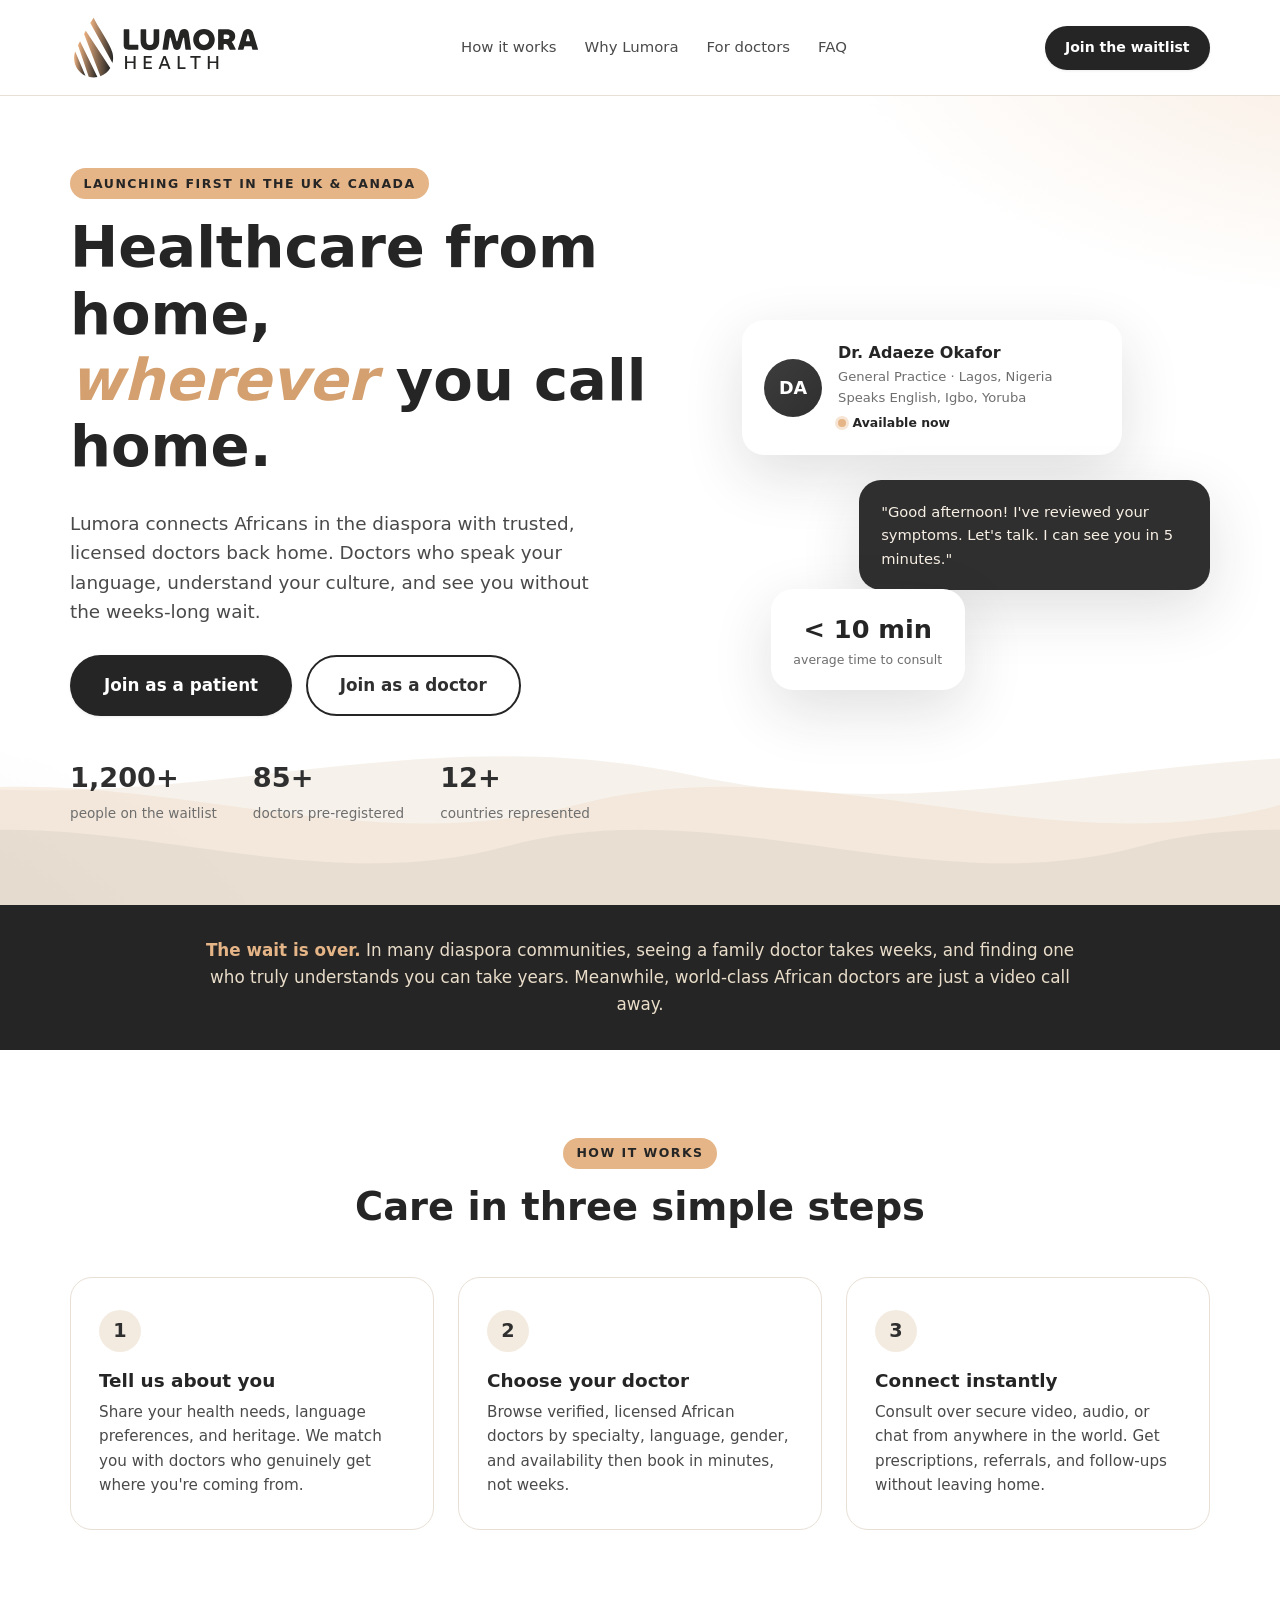
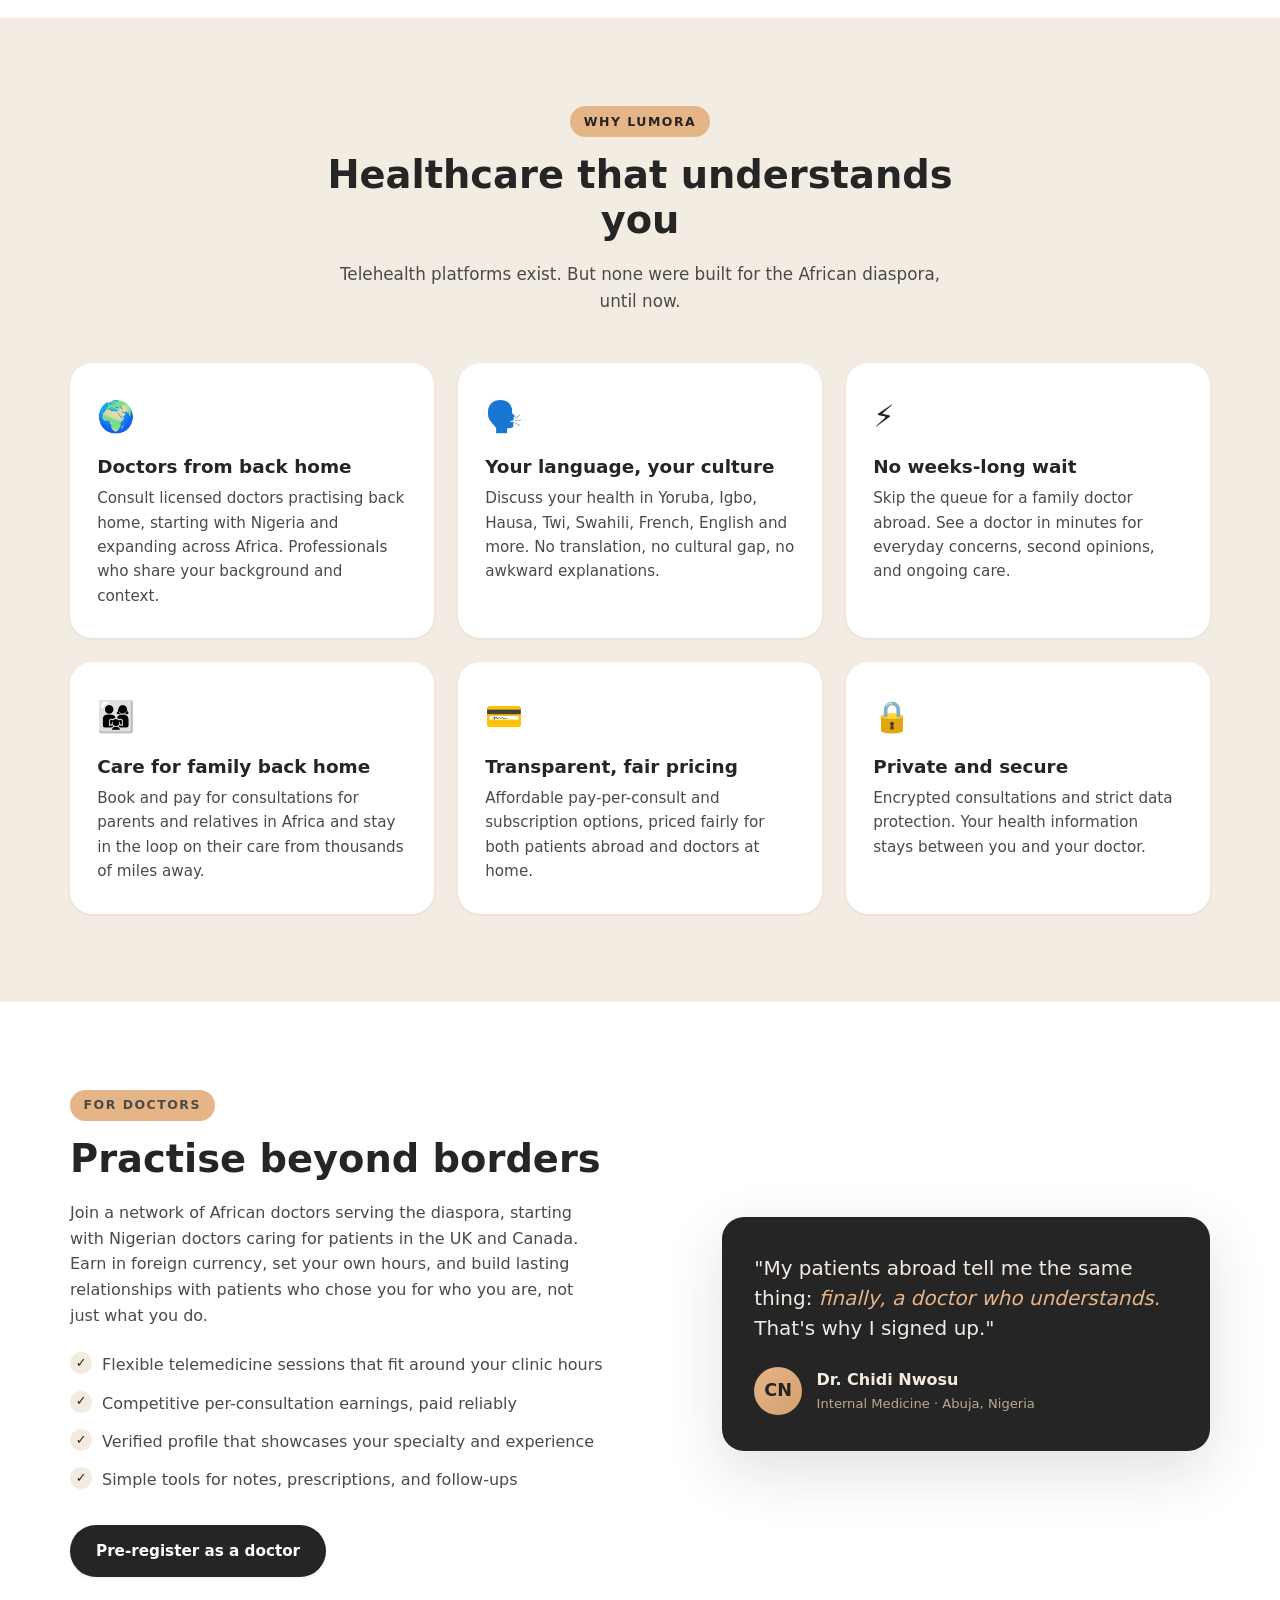
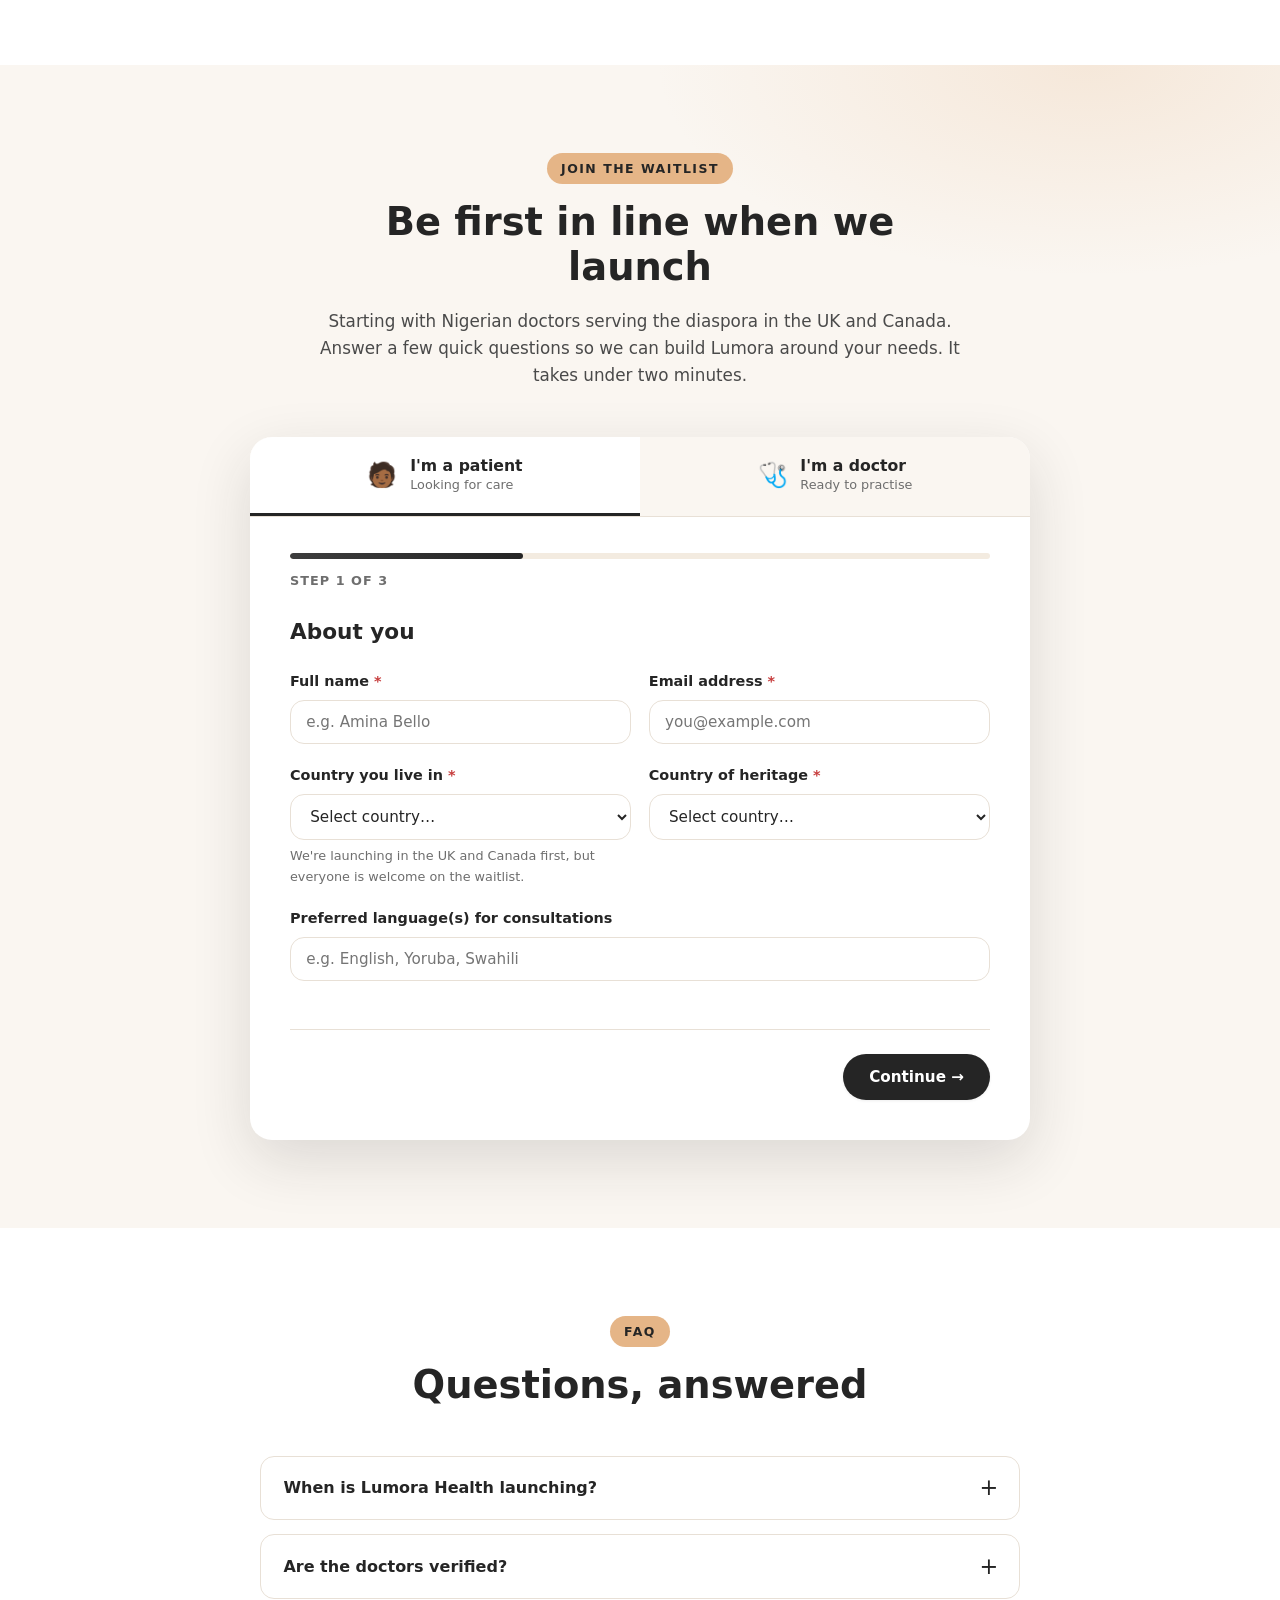
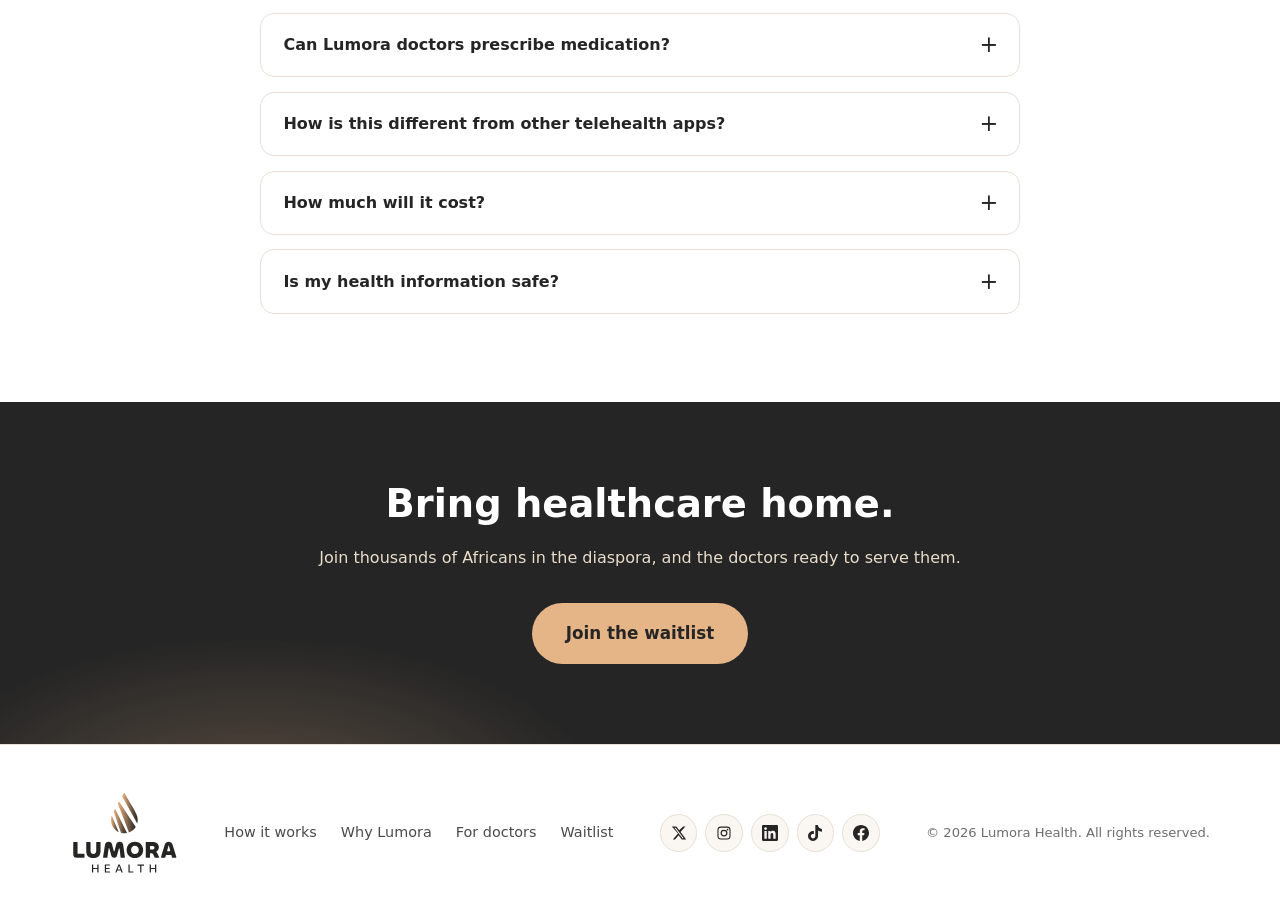
==== commit 11b6183a: "Add social media links to footers Add accessible links to Lumora Health’s X, Instagram, LinkedIn, Ti" ====
--- a/index.html
+++ b/index.html
@@ -27,7 +27,7 @@
         <a href="#faq">FAQ</a>
       </nav>
       <div class="header-actions">
-        <a href="#waitlist" class="btn btn-primary btn-sm">Join the waitlist</a>
+        <a href="/waitlist" class="btn btn-primary btn-sm">Join the waitlist</a>
         <button class="nav-toggle" id="navToggle" aria-label="Toggle menu" aria-expanded="false">
           <span></span><span></span><span></span>
         </button>
@@ -59,8 +59,8 @@
             the weeks-long wait.
           </p>
           <div class="hero-cta">
-            <a href="#waitlist" class="btn btn-primary btn-lg" data-select-tab="patient">Join as a patient</a>
-            <a href="#waitlist" class="btn btn-outline btn-lg" data-select-tab="doctor">Join as a doctor</a>
+            <a href="/waitlist" class="btn btn-primary btn-lg">Join as a patient</a>
+            <a href="/waitlist?tab=doctor" class="btn btn-outline btn-lg">Join as a doctor</a>
           </div>
           <div class="hero-proof">
             <div class="proof-item"><strong data-counter="1200">0</strong><span>people on the waitlist</span></div>
@@ -188,7 +188,7 @@
             <li>Verified profile that showcases your specialty and experience</li>
             <li>Simple tools for notes, prescriptions, and follow-ups</li>
           </ul>
-          <a href="#waitlist" class="btn btn-primary" data-select-tab="doctor">Pre-register as a doctor</a>
+          <a href="/waitlist?tab=doctor" class="btn btn-primary">Pre-register as a doctor</a>
         </div>
         <div class="doctors-visual" aria-hidden="true">
           <div class="quote-card">
@@ -613,7 +613,7 @@
       <div class="container">
         <h2>Bring healthcare home.</h2>
         <p>Join thousands of Africans in the diaspora, and the doctors ready to serve them.</p>
-        <a href="#waitlist" class="btn btn-gold btn-lg">Join the waitlist</a>
+        <a href="/waitlist" class="btn btn-gold btn-lg">Join the waitlist</a>
       </div>
     </section>
   </main>
@@ -628,7 +628,29 @@
         <a href="#how-it-works">How it works</a>
         <a href="#why-lumora">Why Lumora</a>
         <a href="#for-doctors">For doctors</a>
-        <a href="#waitlist">Waitlist</a>
+        <a href="/waitlist">Waitlist</a>
+      </nav>
+      <nav class="footer-social" aria-label="Social media">
+        <a href="https://x.com/lumorahealth" target="_blank" rel="noopener noreferrer">
+          <svg viewBox="0 0 24 24" width="16" height="16" aria-hidden="true"><path fill="currentColor" d="M18.244 2.25h3.308l-7.227 8.26 8.502 11.24H16.17l-4.714-6.231-5.401 6.231H2.744l7.727-8.835L1.254 2.25H8.08l4.253 5.622L18.244 2.25zm-1.161 17.52h1.833L7.084 4.126H5.117L17.083 19.77z"/></svg>
+          <span class="visually-hidden">X / Twitter</span>
+        </a>
+        <a href="https://www.instagram.com/lumorahealthcare/" target="_blank" rel="noopener noreferrer">
+          <svg viewBox="0 0 24 24" width="16" height="16" aria-hidden="true"><path fill="currentColor" d="M12 2.16c3.2 0 3.58.01 4.85.07 3.25.15 4.77 1.69 4.92 4.92.06 1.27.07 1.65.07 4.85s-.01 3.58-.07 4.85c-.15 3.23-1.66 4.77-4.92 4.92-1.27.06-1.65.07-4.85.07s-3.58-.01-4.85-.07c-3.26-.15-4.77-1.7-4.92-4.92-.06-1.27-.07-1.65-.07-4.85s.01-3.58.07-4.85C2.38 3.92 3.9 2.38 7.15 2.23 8.42 2.17 8.8 2.16 12 2.16zm0 1.8c-3.15 0-3.52.01-4.76.07-2.25.1-3.29 1.17-3.39 3.39-.06 1.24-.07 1.61-.07 4.76s.01 3.52.07 4.76c.1 2.21 1.14 3.29 3.39 3.39 1.24.06 1.61.07 4.76.07s3.52-.01 4.76-.07c2.25-.1 3.29-1.18 3.39-3.39.06-1.24.07-1.61.07-4.76s-.01-3.52-.07-4.76c-.1-2.22-1.14-3.29-3.39-3.39-1.24-.06-1.61-.07-4.76-.07zm0 3.06a5.16 5.16 0 1 1 0 10.32 5.16 5.16 0 0 1 0-10.32zm0 8.52a3.36 3.36 0 1 0 0-6.72 3.36 3.36 0 0 0 0 6.72zm5.34-9.78a1.2 1.2 0 1 1 0 2.41 1.2 1.2 0 0 1 0-2.41z"/></svg>
+          <span class="visually-hidden">Instagram</span>
+        </a>
+        <a href="https://www.linkedin.com/company/lumorahealth/" target="_blank" rel="noopener noreferrer">
+          <svg viewBox="0 0 24 24" width="16" height="16" aria-hidden="true"><path fill="currentColor" d="M20.447 20.452h-3.554v-5.569c0-1.328-.027-3.037-1.852-3.037-1.853 0-2.136 1.445-2.136 2.939v5.667H9.351V9h3.414v1.561h.046c.477-.9 1.637-1.85 3.37-1.85 3.601 0 4.267 2.37 4.267 5.455v6.286zM5.337 7.433c-1.144 0-2.063-.926-2.063-2.065 0-1.138.92-2.063 2.063-2.063 1.14 0 2.064.925 2.064 2.063 0 1.139-.925 2.065-2.064 2.065zm1.782 13.019H3.555V9h3.564v11.452zM22.225 0H1.771C.792 0 0 .774 0 1.729v20.542C0 23.227.792 24 1.771 24h20.451C23.2 24 24 23.227 24 22.271V1.729C24 .774 23.2 0 22.222 0h.003z"/></svg>
+          <span class="visually-hidden">LinkedIn</span>
+        </a>
+        <a href="https://www.tiktok.com/@lumorahealthcare" target="_blank" rel="noopener noreferrer">
+          <svg viewBox="0 0 24 24" width="16" height="16" aria-hidden="true"><path fill="currentColor" d="M12.525.02c1.31-.02 2.61-.01 3.91-.02.08 1.53.63 3.09 1.75 4.17 1.12 1.11 2.7 1.62 4.24 1.79v4.03c-1.44-.05-2.89-.35-4.2-.97-.57-.26-1.1-.59-1.62-.93-.01 2.92.01 5.84-.02 8.75-.08 1.4-.54 2.79-1.35 3.94-1.31 1.92-3.58 3.17-5.91 3.21-1.43.08-2.86-.31-4.08-1.03-2.02-1.19-3.44-3.37-3.65-5.71-.02-.5-.03-1-.01-1.49.18-1.9 1.12-3.72 2.58-4.96 1.66-1.44 3.98-2.13 6.15-1.72.02 1.48-.04 2.96-.04 4.44-.99-.32-2.15-.23-3.02.37-.63.41-1.11 1.04-1.38 1.75-.21.51-.15 1.07-.14 1.61.24 1.64 1.82 3.02 3.5 2.87 1.12-.01 2.19-.66 2.77-1.61.19-.33.4-.67.41-1.06.1-1.79.06-3.57.07-5.36.01-4.03-.01-8.05.02-12.07z"/></svg>
+          <span class="visually-hidden">TikTok</span>
+        </a>
+        <a href="https://www.facebook.com/profile.php?id=61594473261730" target="_blank" rel="noopener noreferrer">
+          <svg viewBox="0 0 24 24" width="16" height="16" aria-hidden="true"><path fill="currentColor" d="M24 12.073c0-6.627-5.373-12-12-12s-12 5.373-12 12c0 5.99 4.388 10.954 10.125 11.854v-8.385H7.078v-3.47h3.047V9.43c0-3.007 1.792-4.669 4.533-4.669 1.312 0 2.686.235 2.686.235v2.953H15.83c-1.491 0-1.956.925-1.956 1.874v2.25h3.328l-.532 3.47h-2.796v8.385C19.612 23.027 24 18.062 24 12.073z"/></svg>
+          <span class="visually-hidden">Facebook</span>
+        </a>
       </nav>
       <p class="footer-note">© <span id="year"></span> Lumora Health. All rights reserved.</p>
     </div>
--- a/styles.css
+++ b/styles.css
@@ -567,6 +567,11 @@
     var(--green-50);
 }
 
+.waitlist-page .section-waitlist {
+  min-height: calc(100vh - 10rem);
+  padding-top: 4.5rem;
+}
+
 .waitlist-card {
   max-width: 780px;
   margin: 0 auto;
@@ -1116,6 +1121,43 @@
 
 .footer-nav a:hover { color: var(--green-700); }
 
+.footer-social {
+  display: flex;
+  align-items: center;
+  gap: 0.5rem;
+}
+
+.footer-social a {
+  display: grid;
+  place-items: center;
+  width: 2.35rem;
+  height: 2.35rem;
+  border-radius: 50%;
+  color: var(--ink);
+  background: var(--green-50);
+  border: 1px solid var(--line);
+  text-decoration: none;
+  transition: background 0.15s, color 0.15s, border-color 0.15s;
+}
+
+.footer-social a:hover {
+  background: var(--gold);
+  border-color: var(--gold);
+  color: var(--ink);
+}
+
+.visually-hidden {
+  position: absolute;
+  width: 1px;
+  height: 1px;
+  padding: 0;
+  margin: -1px;
+  overflow: hidden;
+  clip: rect(0, 0, 0, 0);
+  white-space: nowrap;
+  border: 0;
+}
+
 .footer-note { font-size: 0.82rem; color: var(--ink-faint); margin: 0; }
 
 /* ============================================================
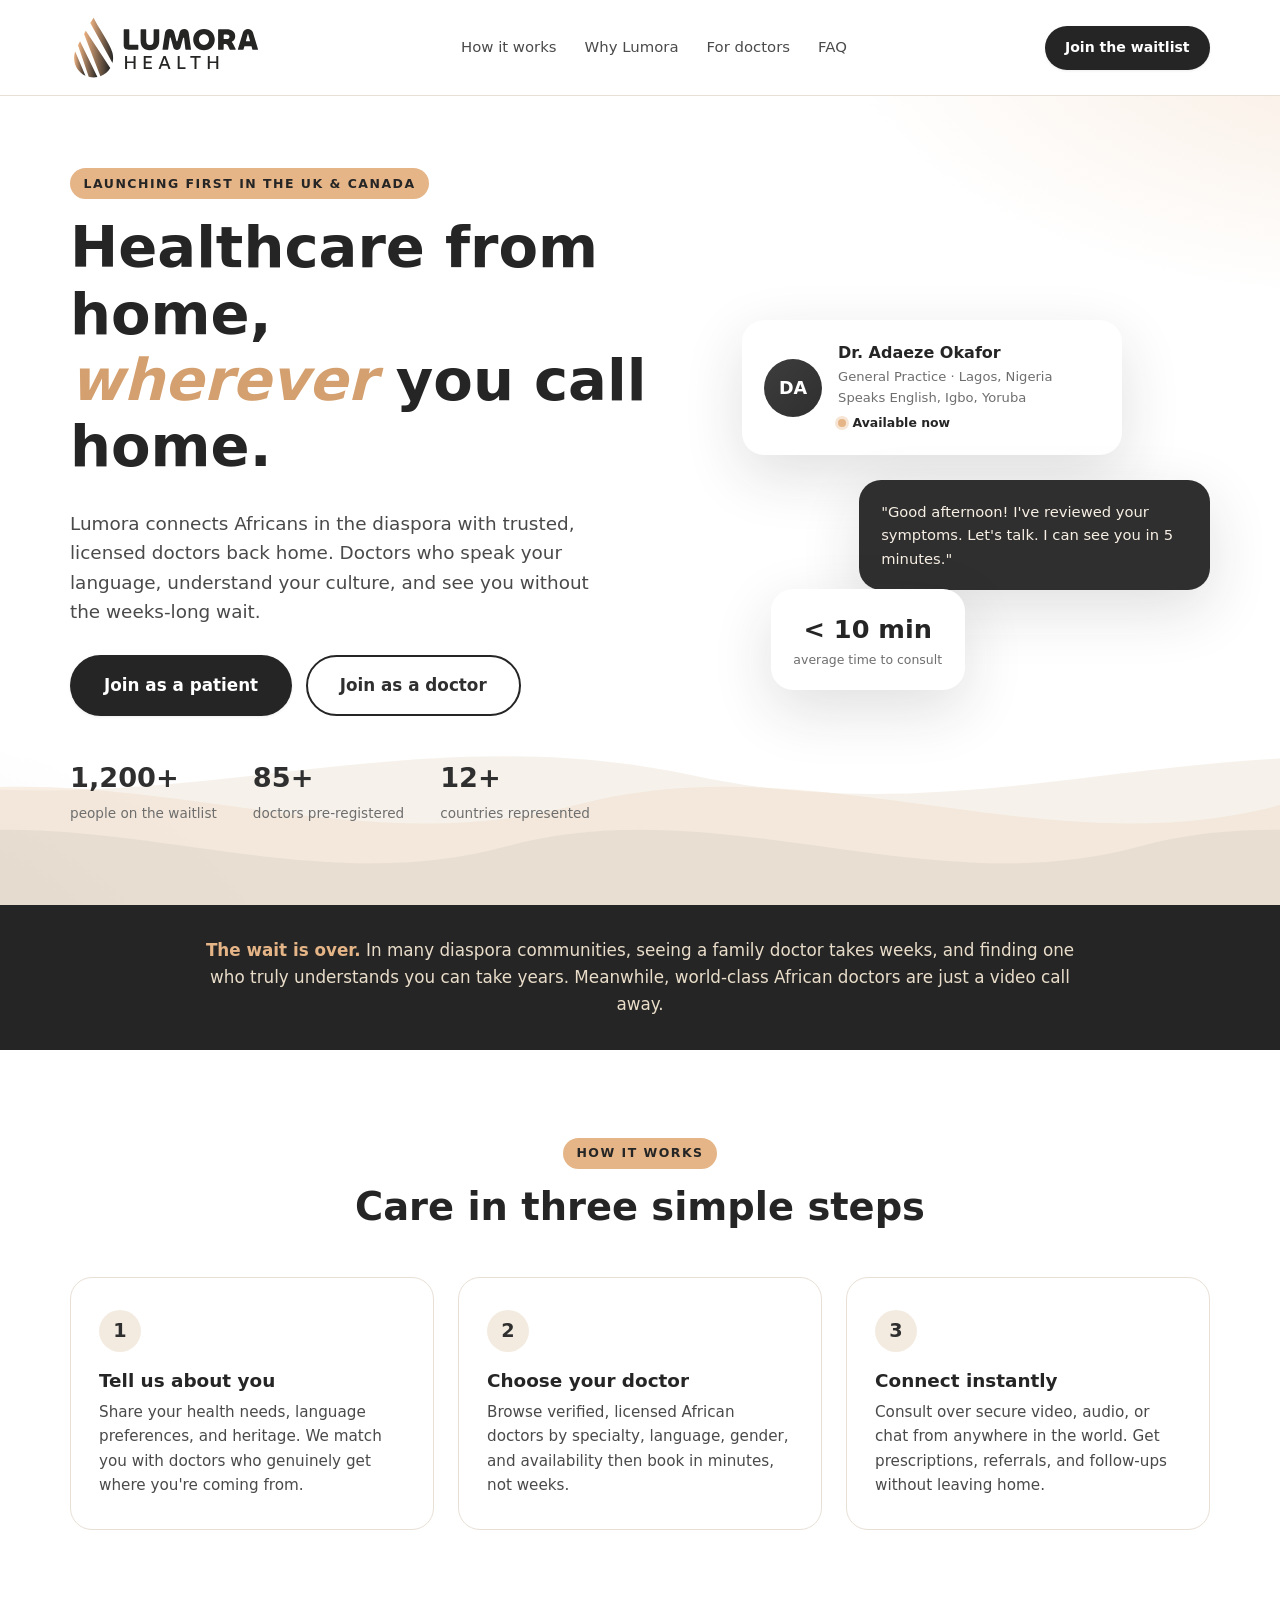
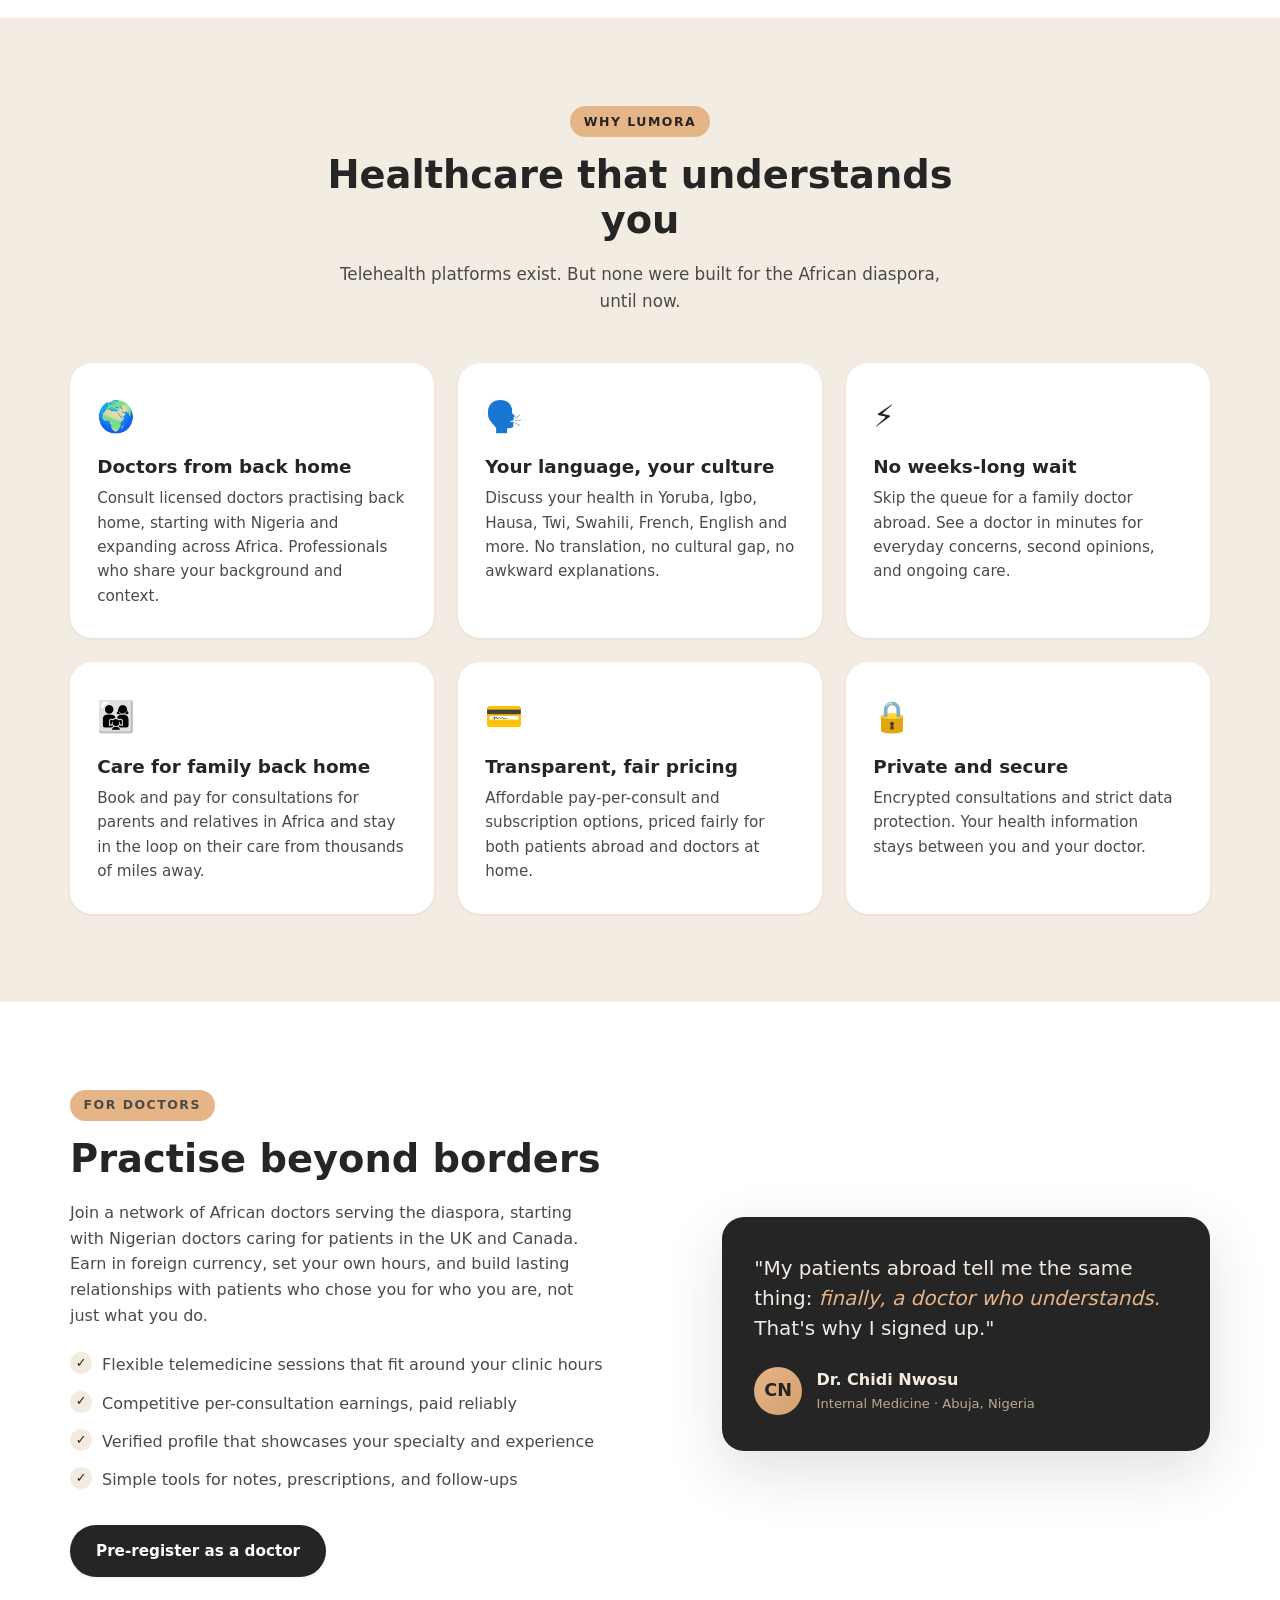
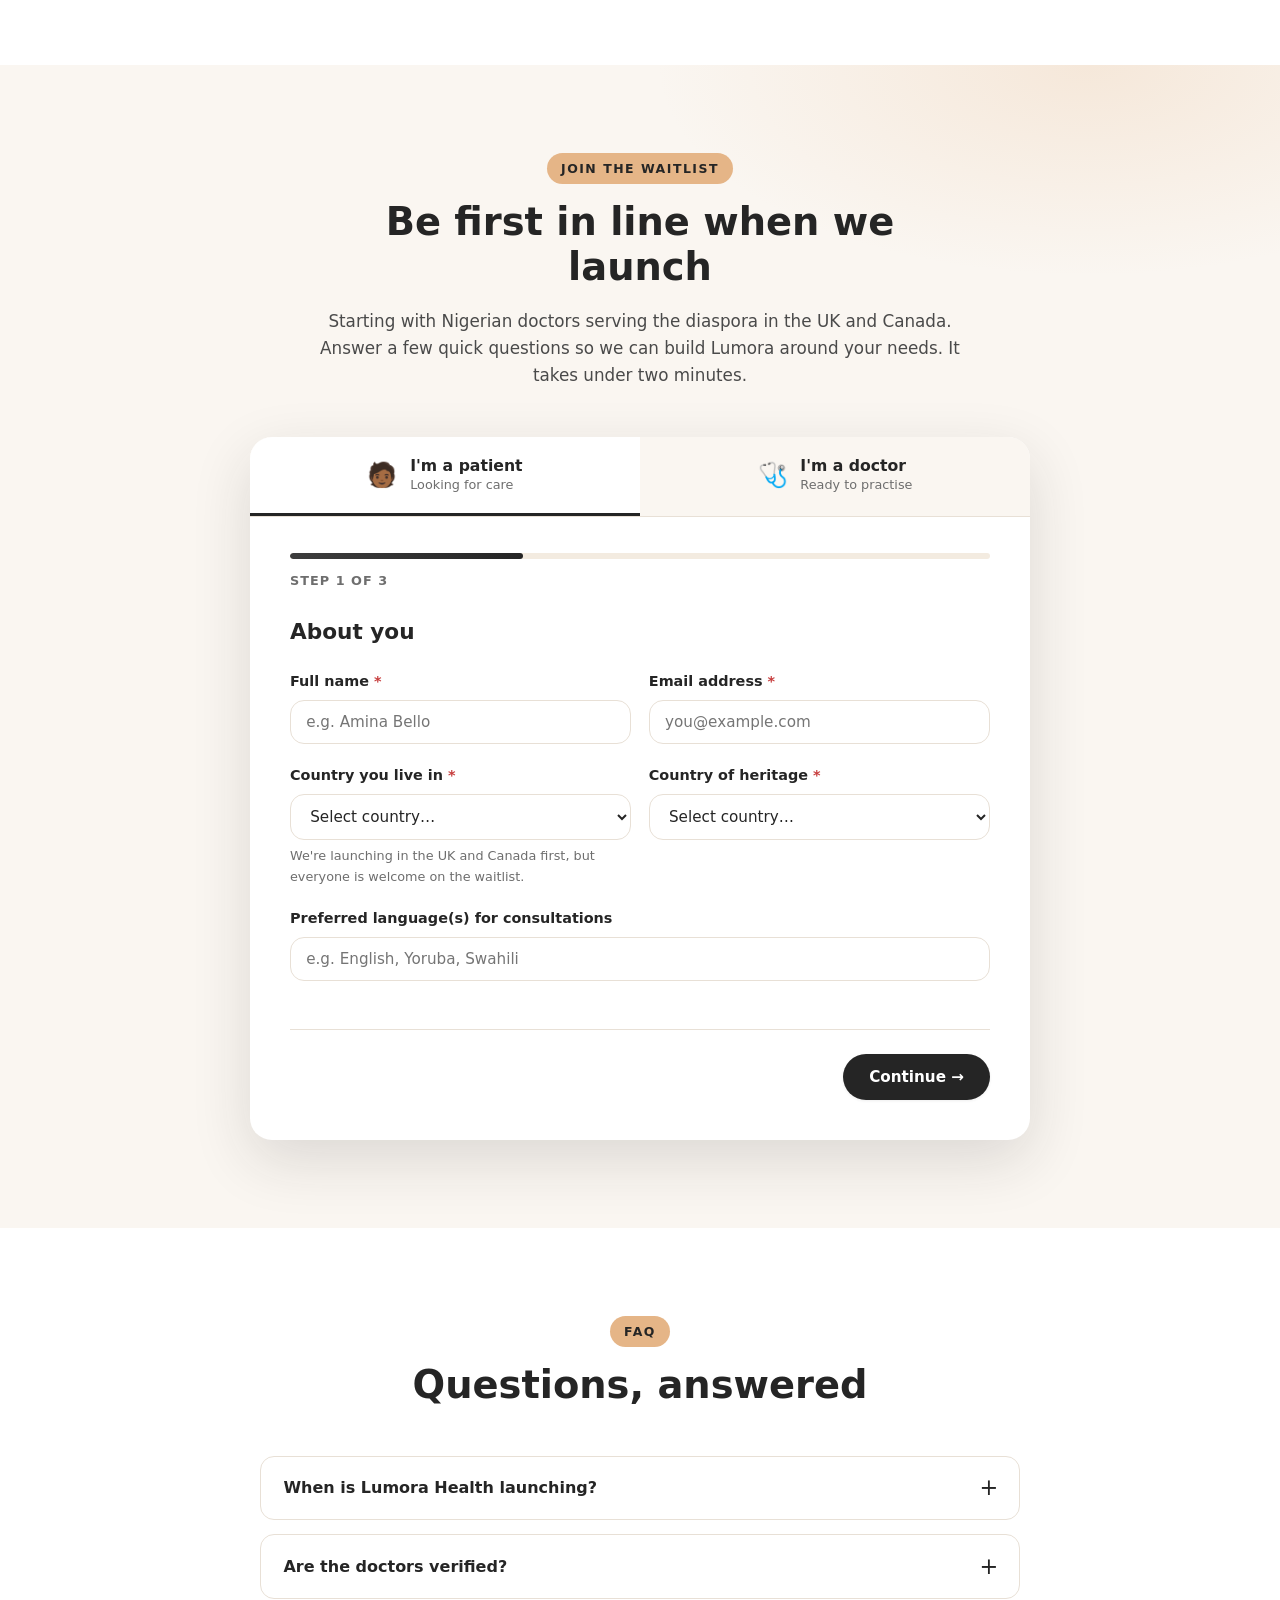
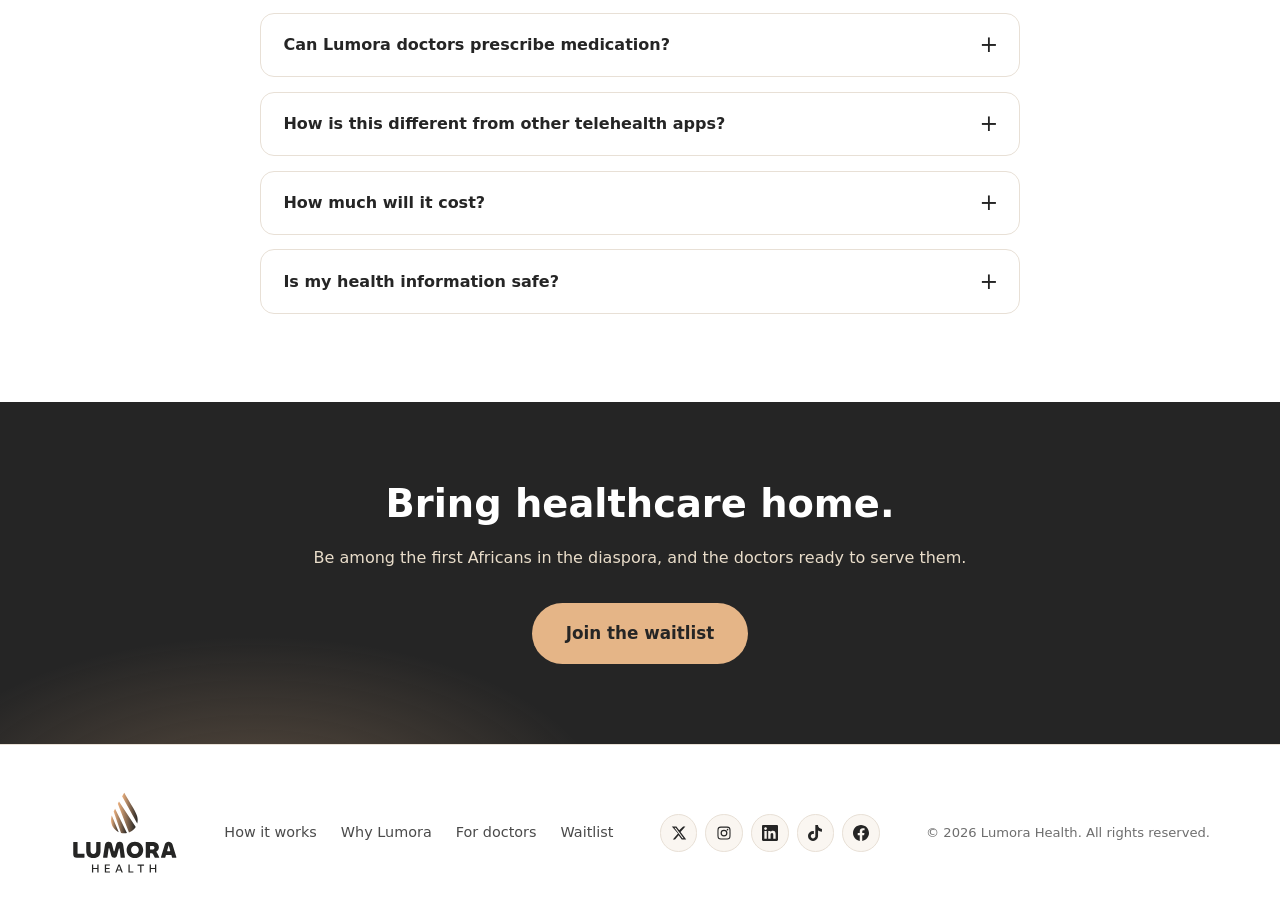
==== commit ef0a20af: "Reword the final CTA for an honest pre-launch waitlist. The closer claimed thousands of diaspora mem" ====
--- a/index.html
+++ b/index.html
@@ -612,7 +612,7 @@
     <section class="final-cta">
       <div class="container">
         <h2>Bring healthcare home.</h2>
-        <p>Join thousands of Africans in the diaspora, and the doctors ready to serve them.</p>
+        <p>Be among the first Africans in the diaspora, and the doctors ready to serve them.</p>
         <a href="/waitlist" class="btn btn-gold btn-lg">Join the waitlist</a>
       </div>
     </section>
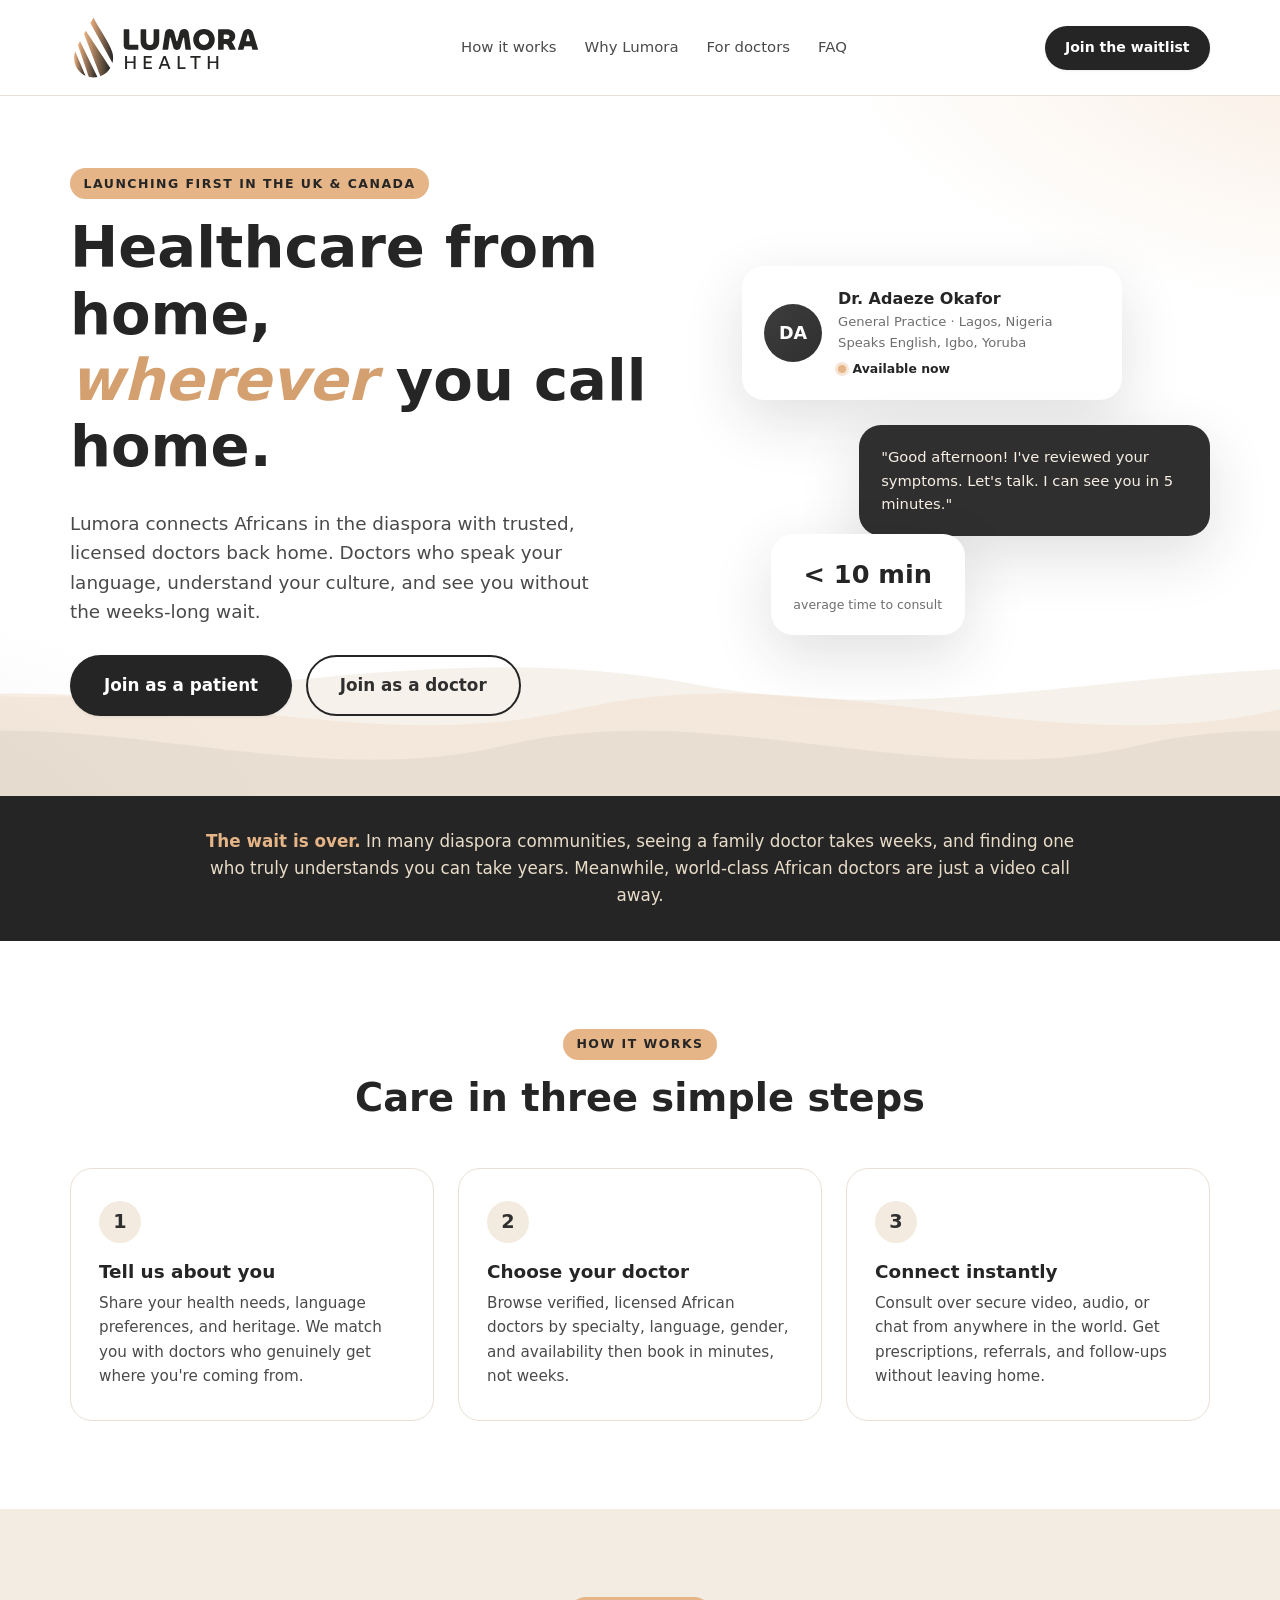
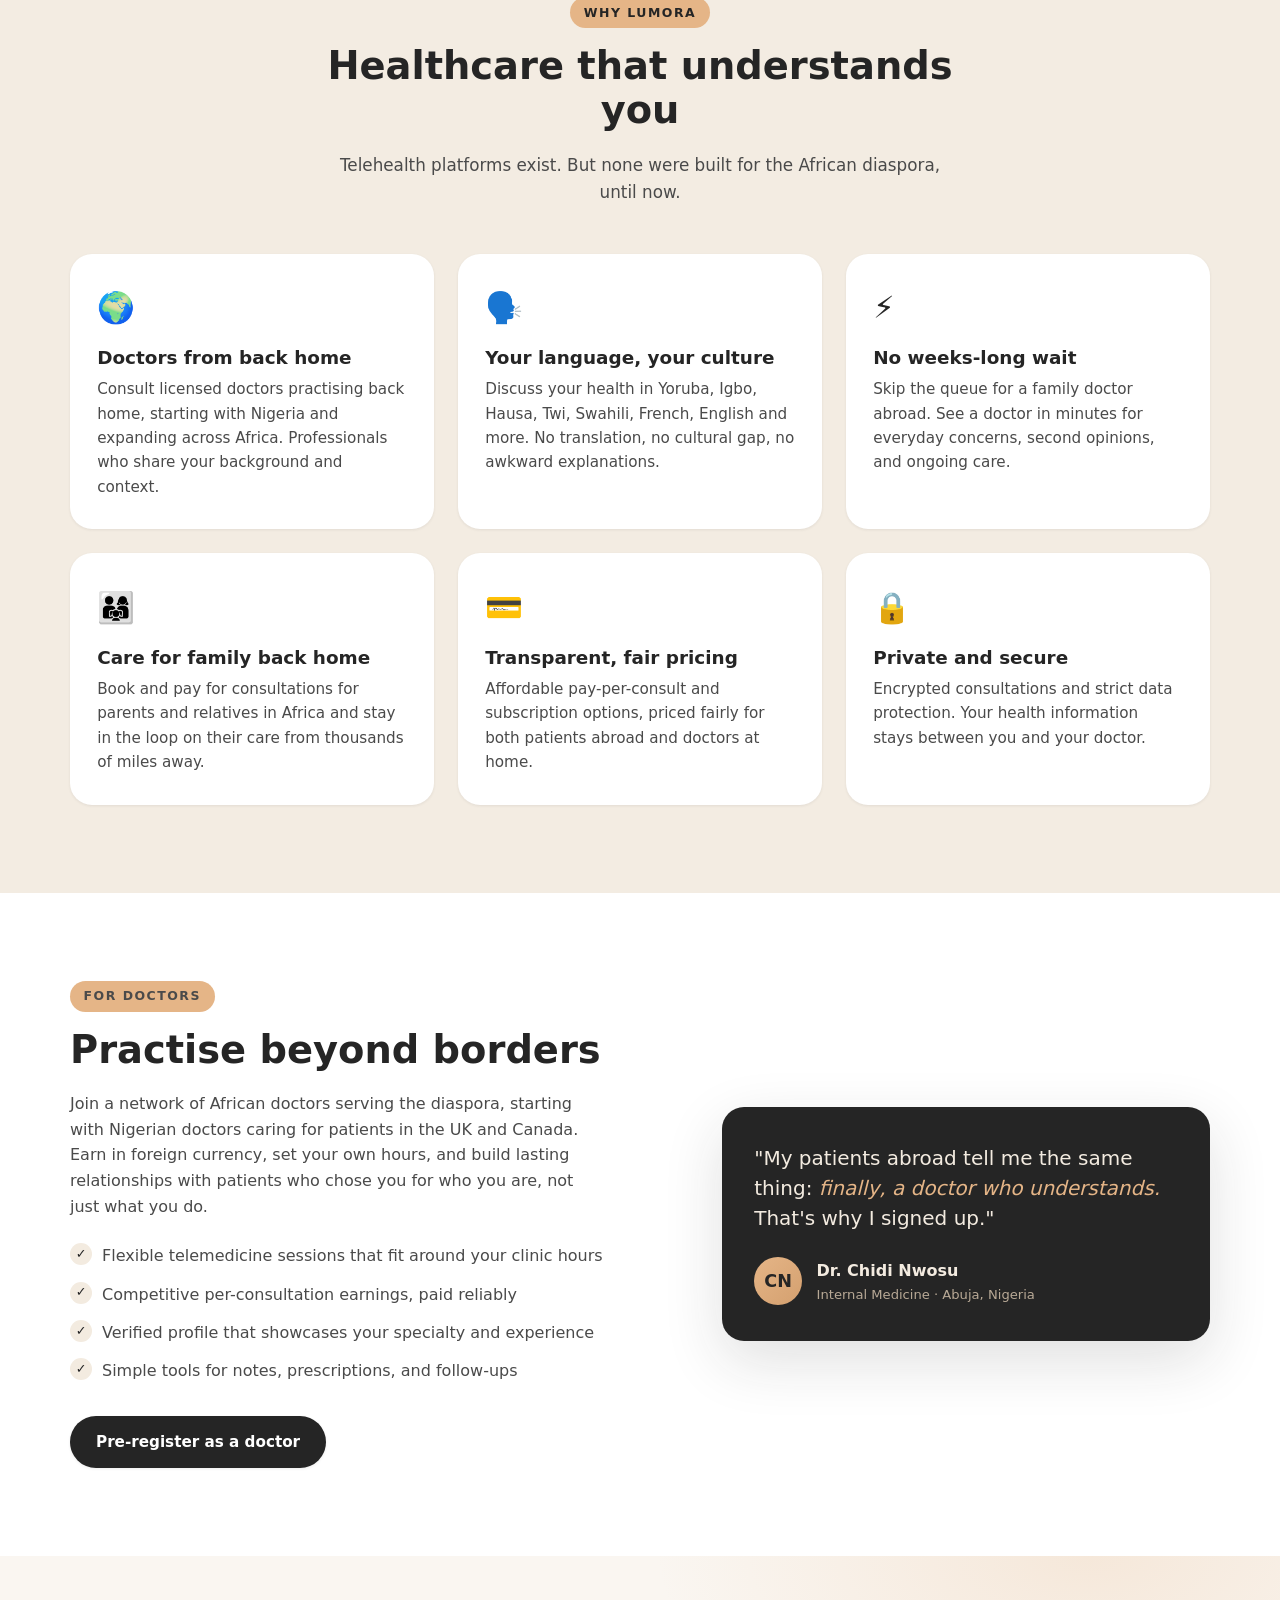
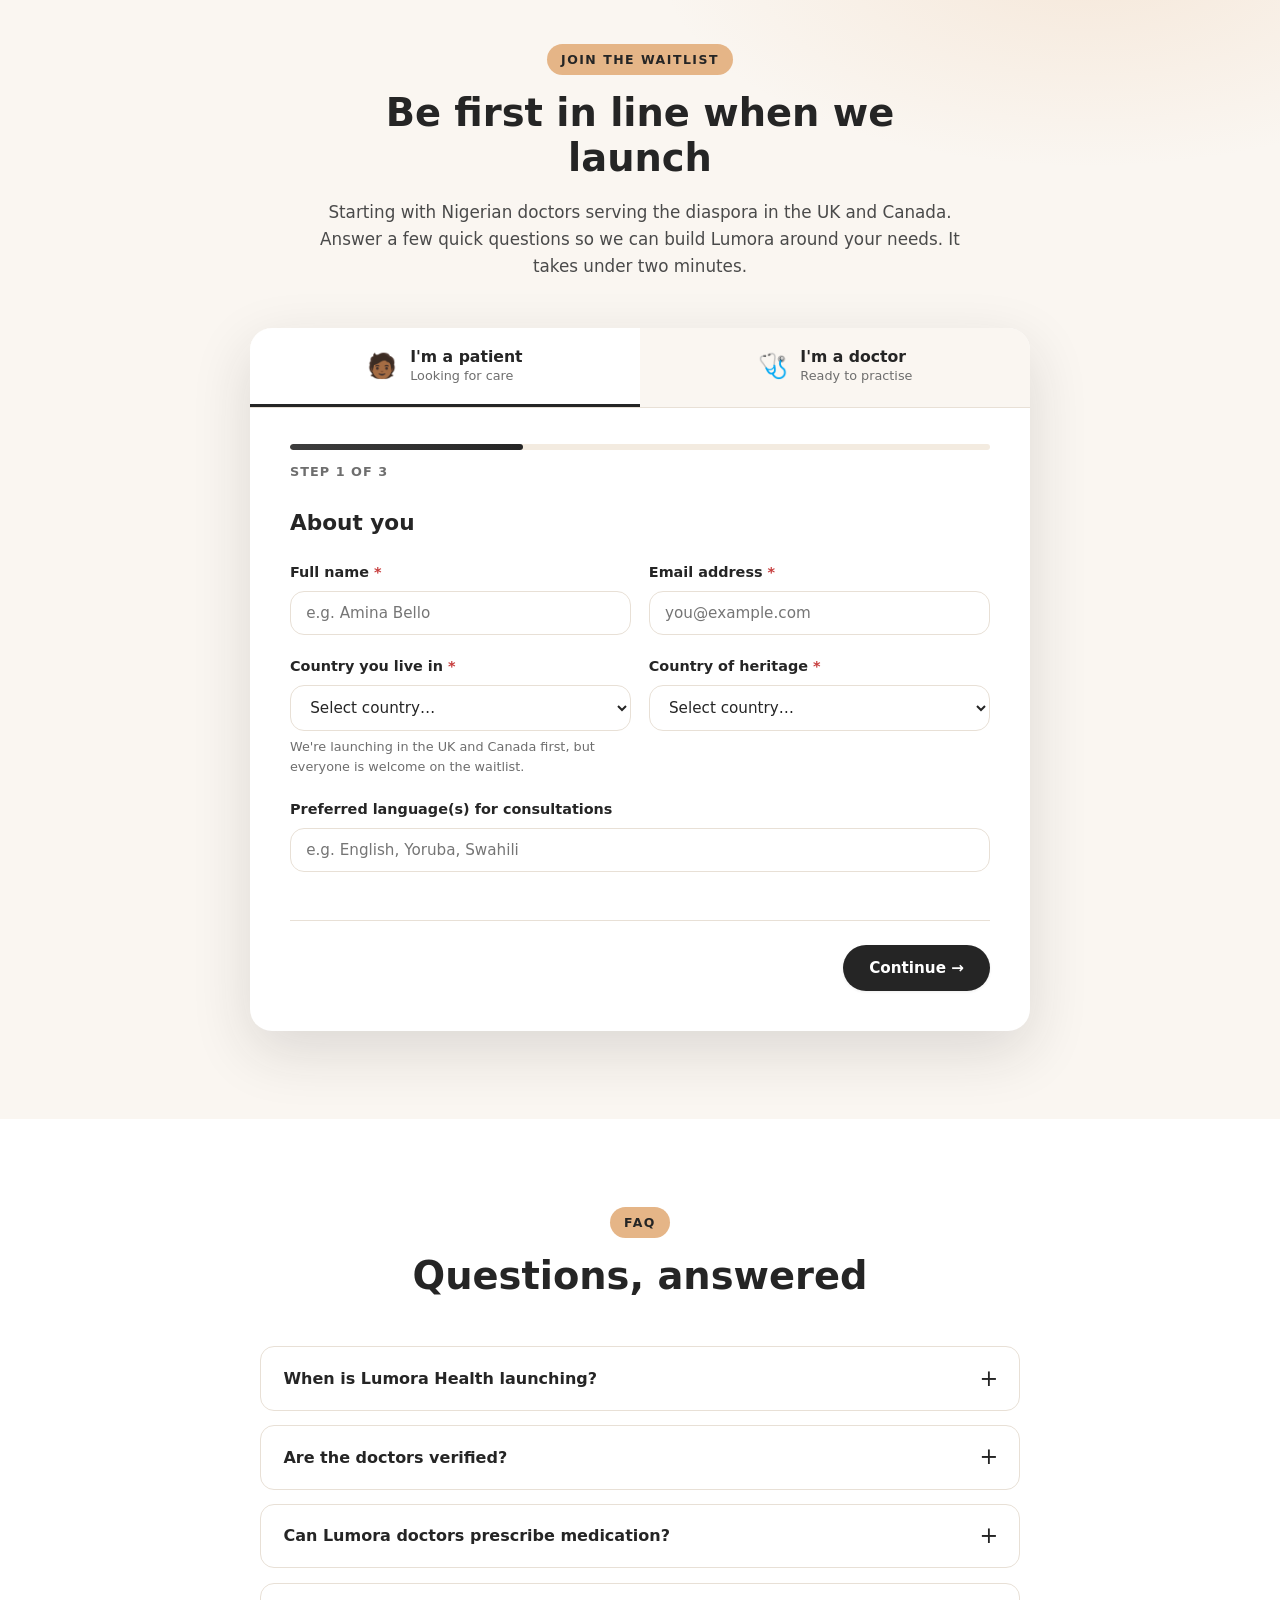
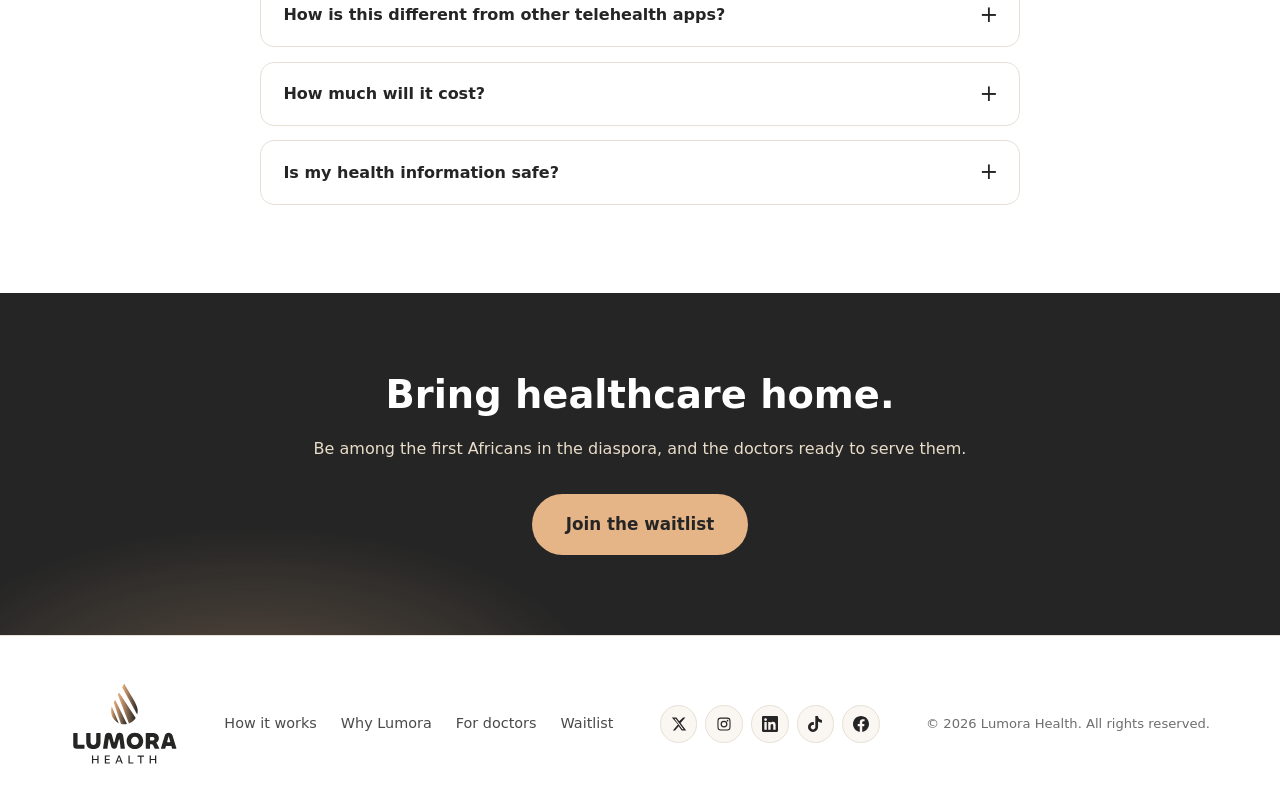
==== commit c96855a0: "Hide the hero waitlist counters until the numbers are real. The row still shows zeros, which undercu" ====
--- a/index.html
+++ b/index.html
@@ -62,7 +62,9 @@
             <a href="/waitlist" class="btn btn-primary btn-lg">Join as a patient</a>
             <a href="/waitlist?tab=doctor" class="btn btn-outline btn-lg">Join as a doctor</a>
           </div>
-          <div class="hero-proof">
+          <!-- Waitlist stats stay hidden while the counts are still zero.
+               Remove the hidden attribute when the numbers are worth showing. -->
+          <div class="hero-proof" hidden>
             <div class="proof-item"><strong data-counter="1200">0</strong><span>people on the waitlist</span></div>
             <div class="proof-item"><strong data-counter="85">0</strong><span>doctors pre-registered</span></div>
             <div class="proof-item"><strong data-counter="12">0</strong><span>countries represented</span></div>
--- a/styles.css
+++ b/styles.css
@@ -311,12 +311,20 @@
   margin-bottom: 1.75rem;
 }
 
-.hero-cta { display: flex; flex-wrap: wrap; gap: 0.85rem; margin-bottom: 2.5rem; }
+.hero-cta { display: flex; flex-wrap: wrap; gap: 0.85rem; }
 
 .hero-proof {
   display: flex;
   gap: 2.25rem;
   flex-wrap: wrap;
+  margin-top: 2.5rem;
+}
+
+/* display:flex above would override the hidden attribute and leave the row on screen.
+   Remove hidden from .hero-proof in index.html to show the stats again; the top margin
+   only applies while the row is visible, so hiding it does not leave a gap. */
+.hero-proof[hidden] {
+  display: none !important;
 }
 
 .proof-item strong {
